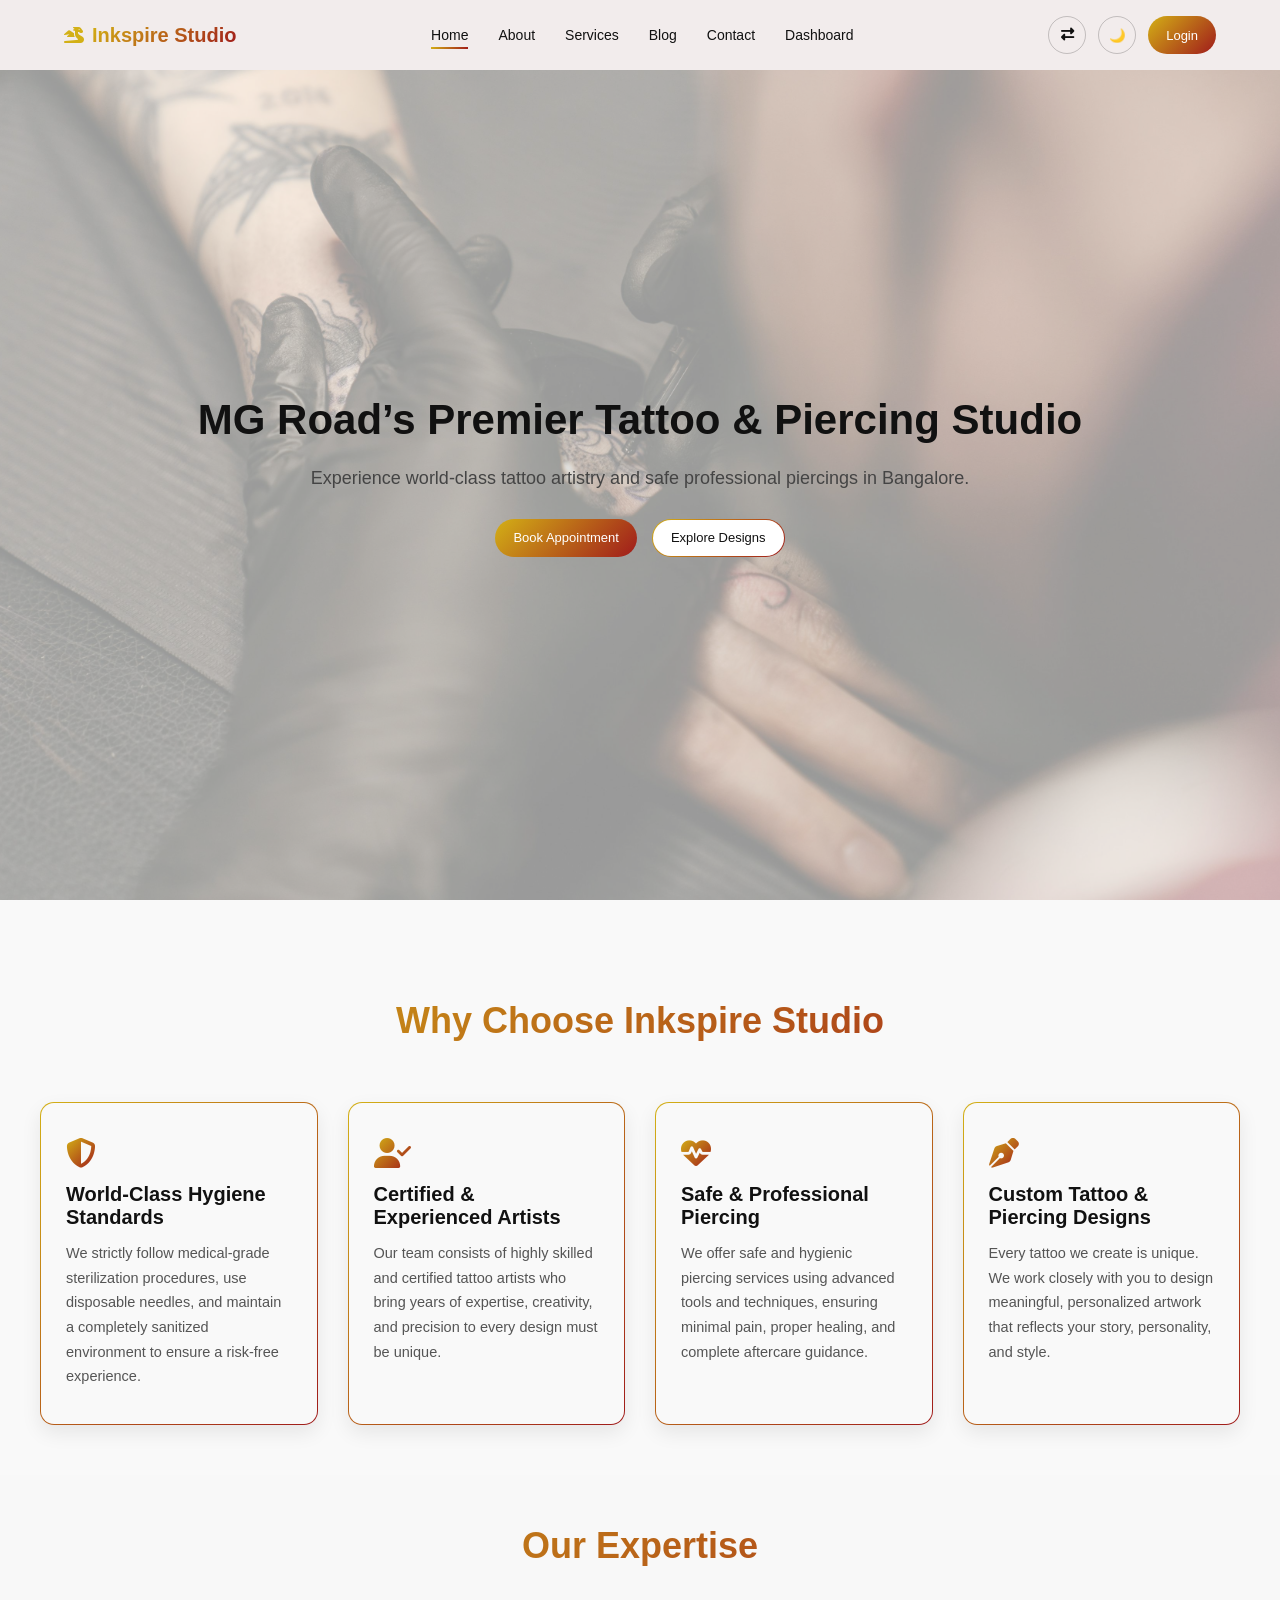
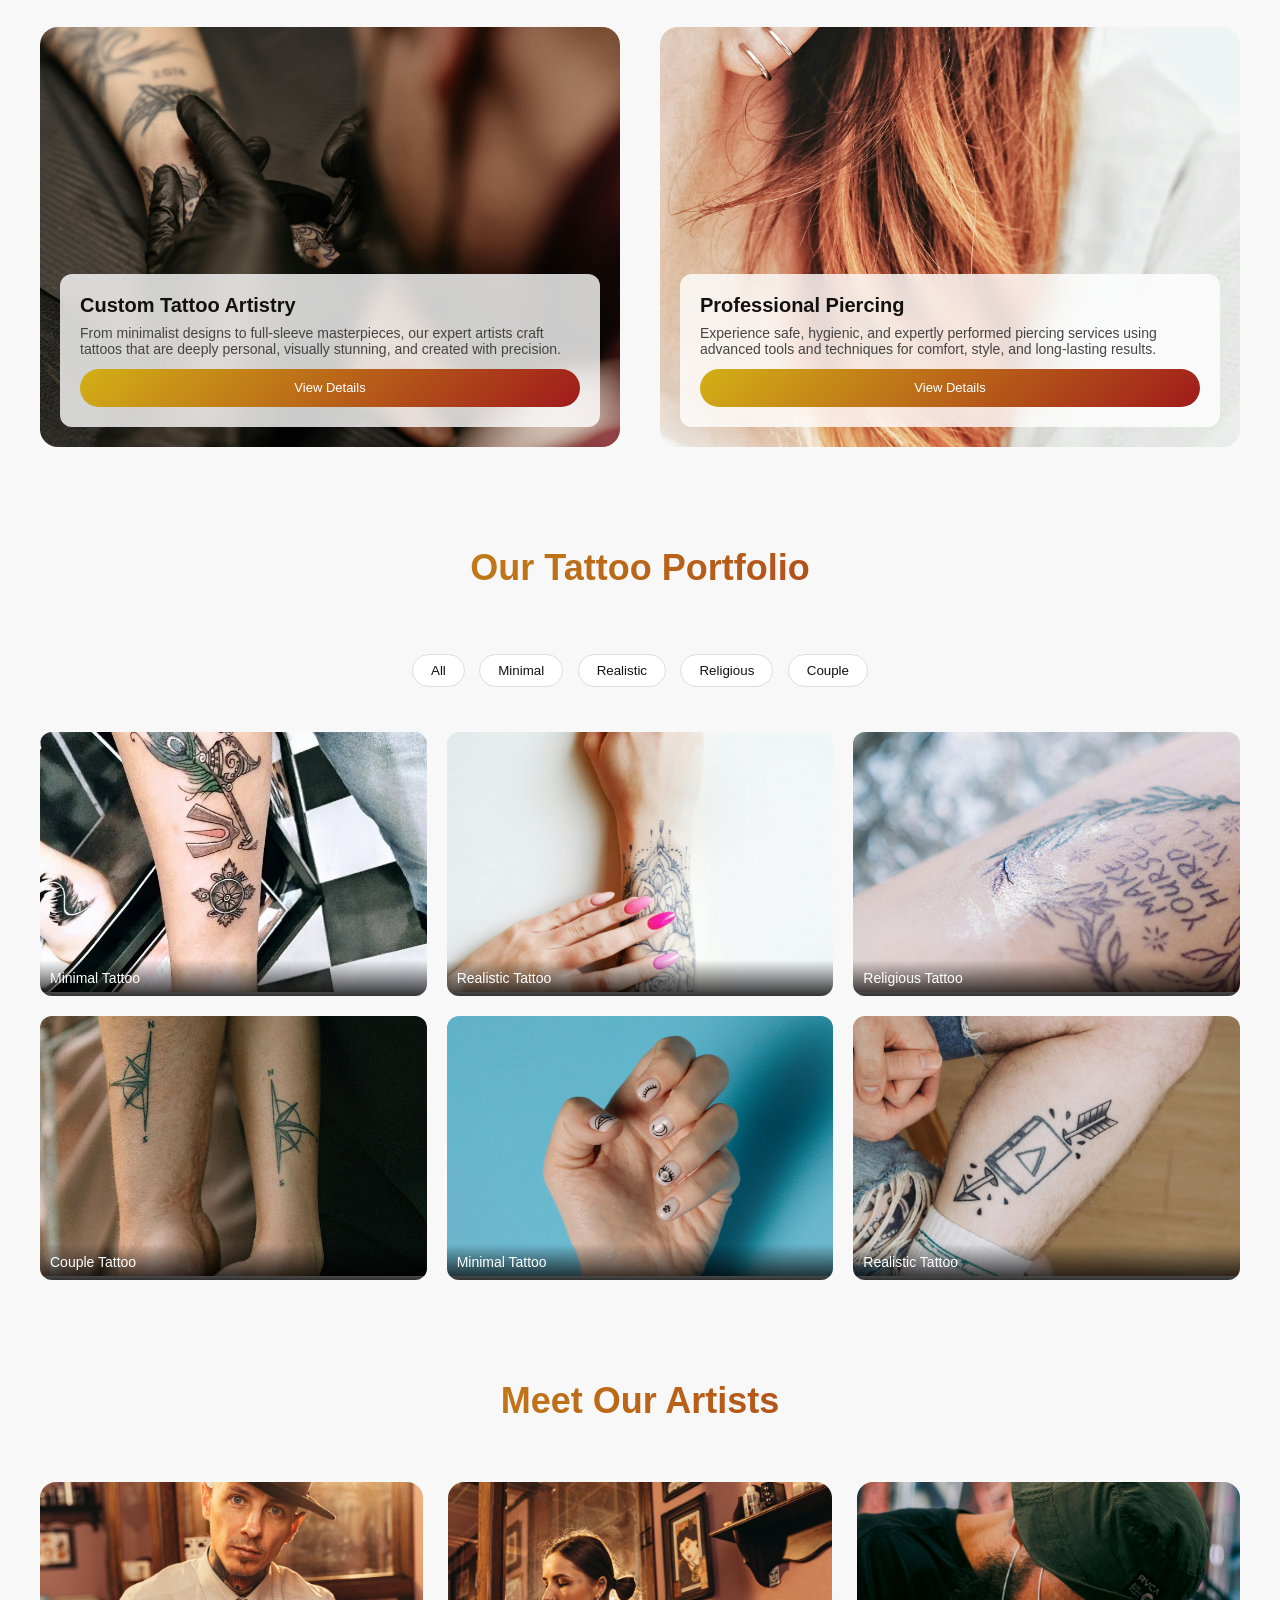
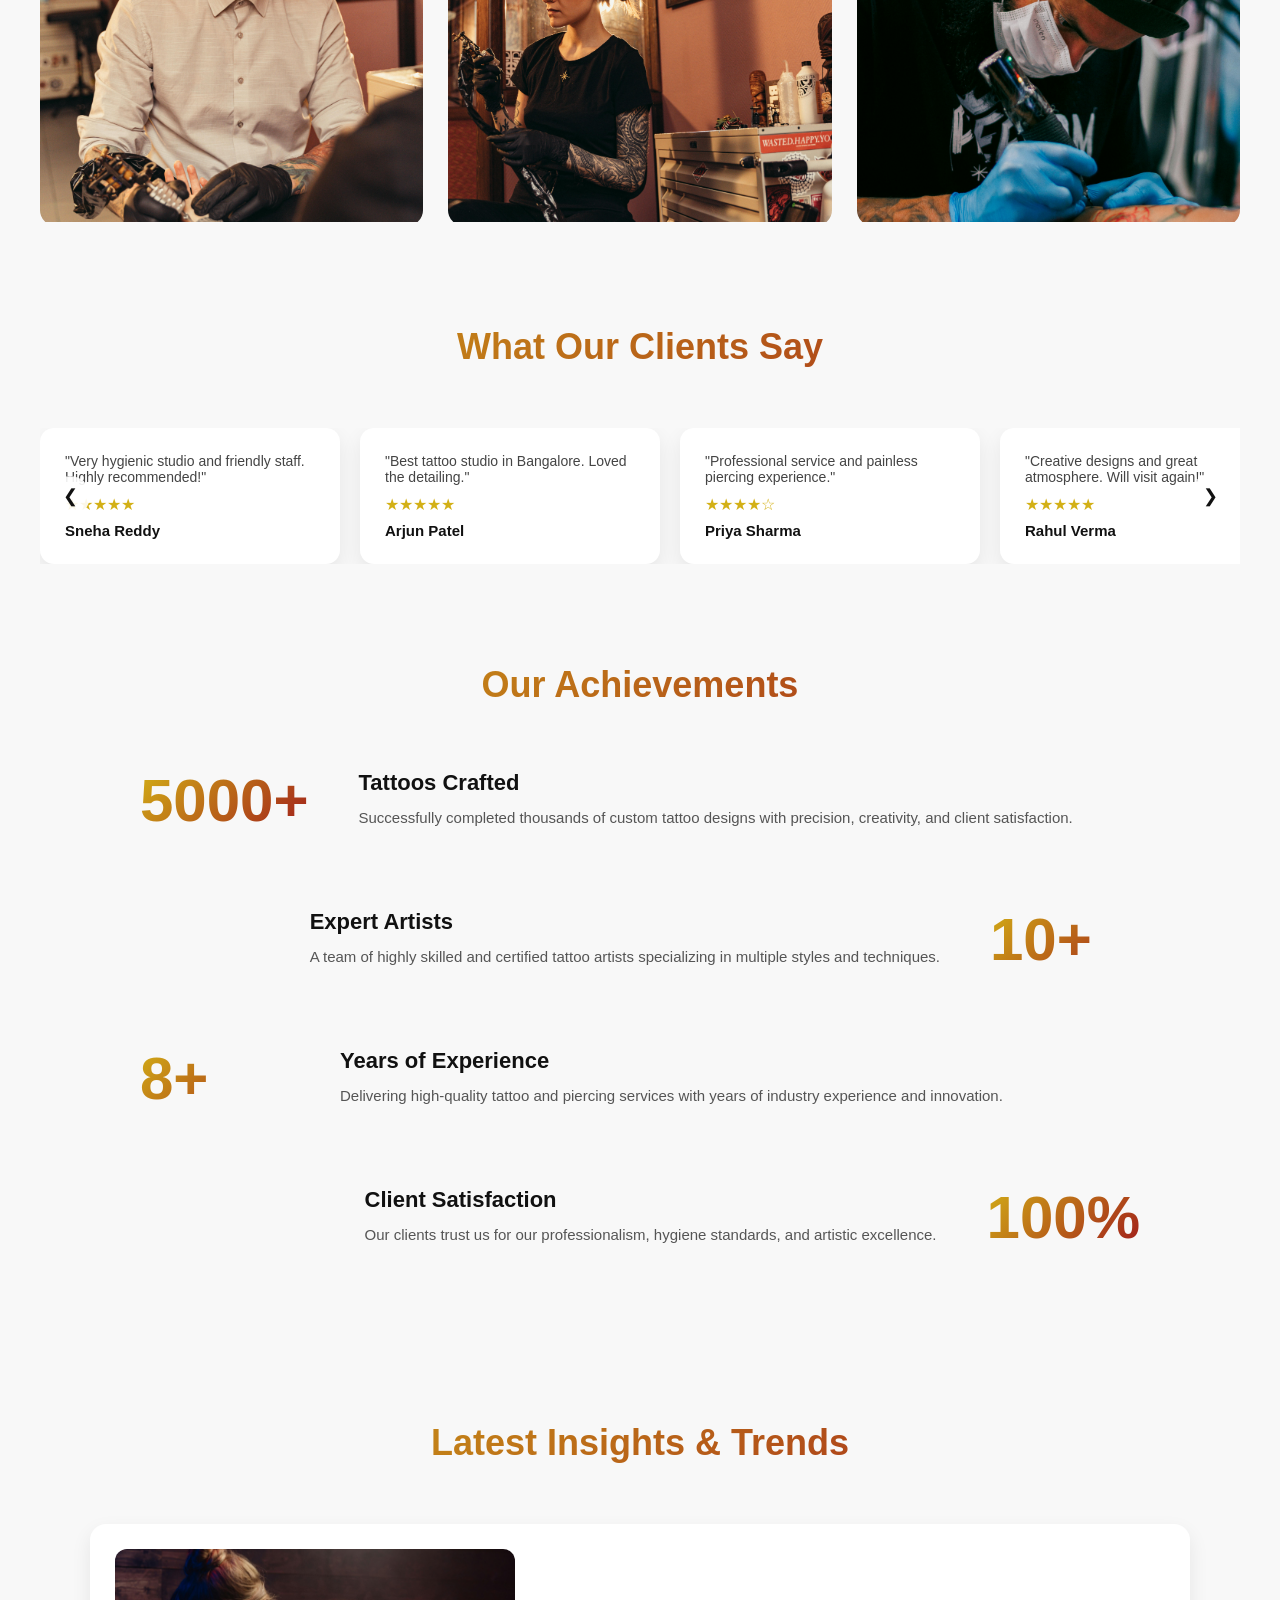
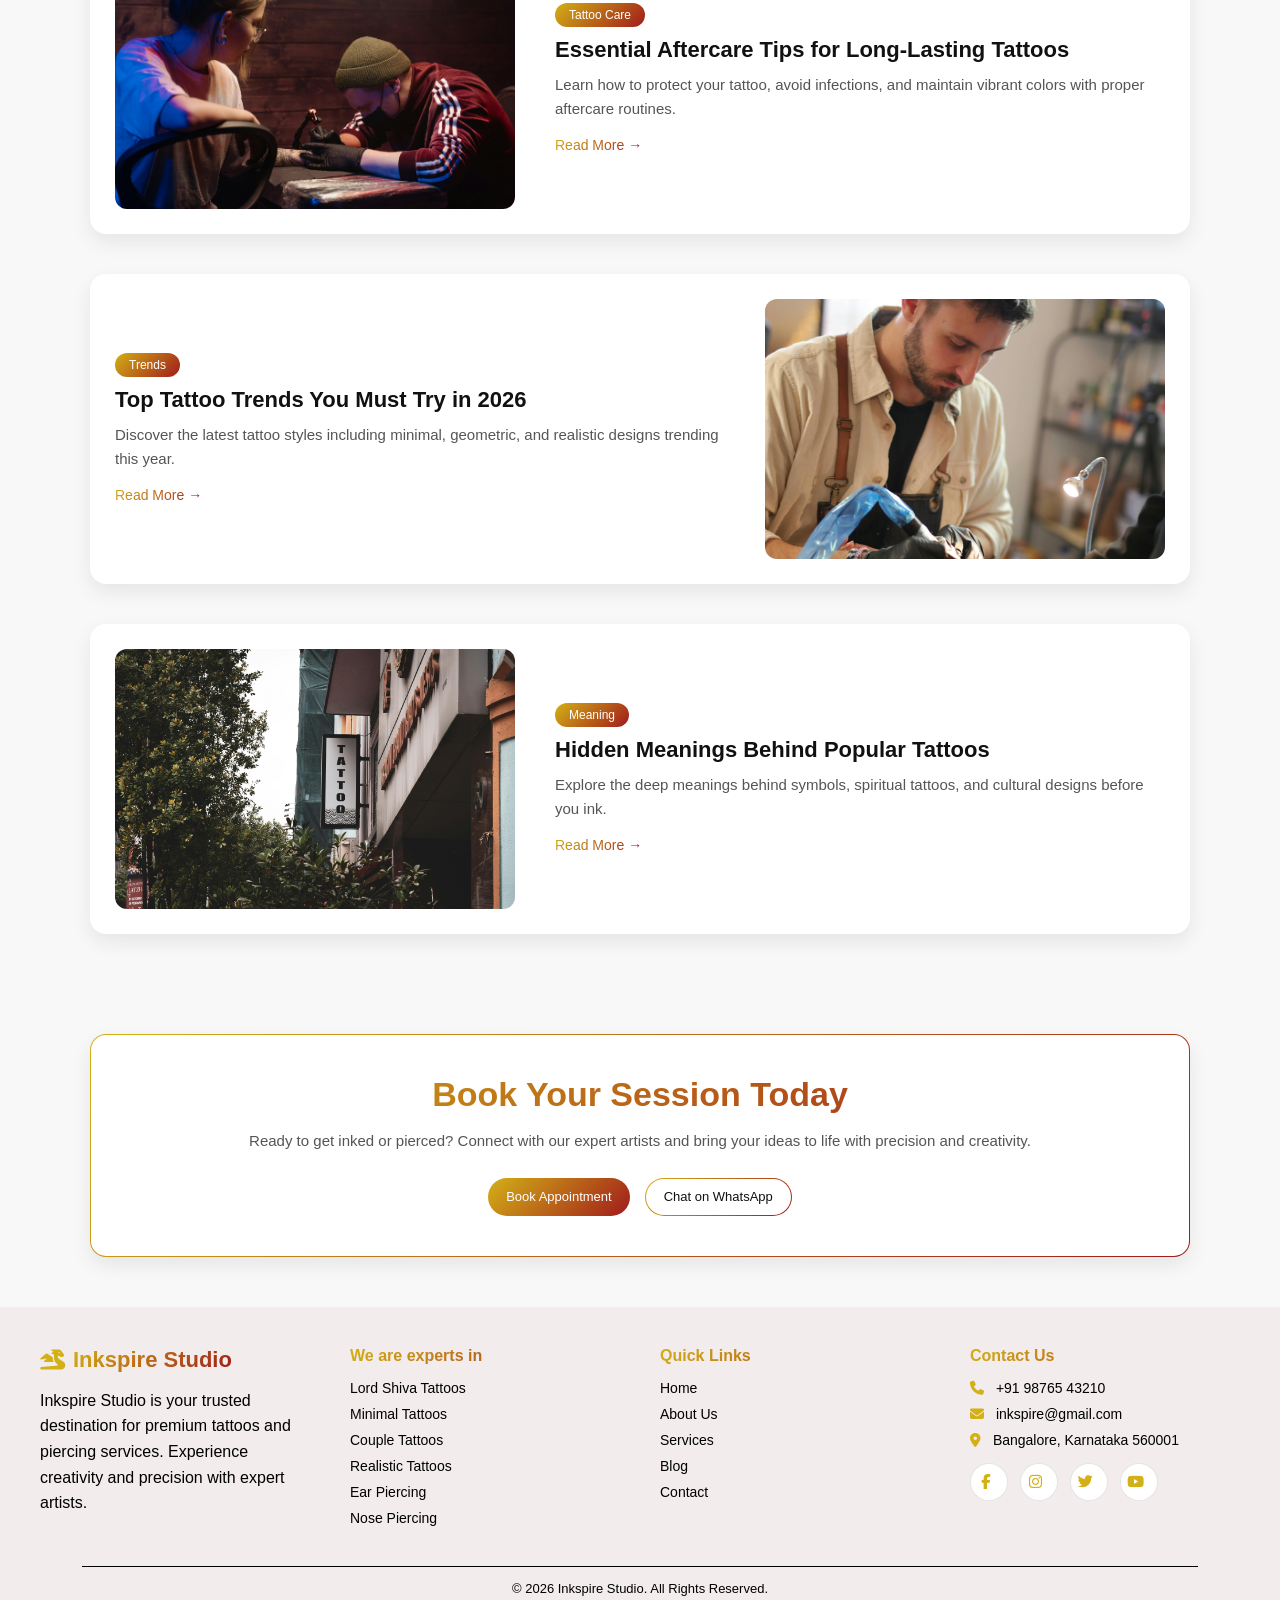
==== index.html @ 620c3fe9 "Updated something" ====
<!DOCTYPE html>
<html lang="en">
<head>
    <meta charset="UTF-8">
    <meta name="viewport" content="width=device-width, initial-scale=1.0">
    <title>Inkspire Studio Home</title>
    <link rel="icon" type="image/png" href="../Images/logo.png">
    <link rel="stylesheet" 
href="https://cdnjs.cloudflare.com/ajax/libs/font-awesome/6.5.1/css/all.min.css">
    <link rel="stylesheet" href="index.css">
</head>
<body>
     <div id="header"></div>
<section class="hero">

  <div class="hero-overlay"></div>

  <div class="hero-content">

    <h1>
      MG Road’s Premier Tattoo & Piercing Studio
    </h1>

    <p>
      Experience world-class tattoo artistry and safe professional piercings in Bangalore.
    </p>

    <div class="hero-buttons">
      <a href="contact.html" class="btn primary">Book Appointment</a>
      <a href="services.html" class="btn secondary">Explore Designs</a>
    </div>

  </div>

</section>

<script>


document.querySelector(".btn.primary").addEventListener("click", function(e){
  e.preventDefault();
  window.open("https://wa.me/919876543210", "_blank");
}); 
</script>
<section class="why">

  <div class="why-container">

    <h2 class="section-title">Why Choose Inkspire Studio</h2>

    <div class="why-grid">

      <div class="why-card">
        <i class="fa-solid fa-shield-halved"></i>
        <h3>World-Class Hygiene Standards</h3>
        <p>
         We strictly follow medical-grade sterilization procedures, use disposable needles, and maintain a completely sanitized environment to ensure a risk-free experience.
        </p>
      </div>

      <div class="why-card">
        <i class="fa-solid fa-user-check"></i>
        <h3>Certified & Experienced Artists</h3>
        <p>
          Our team consists of highly skilled and certified tattoo artists who bring years of expertise, creativity,
          and precision to every design must be unique.
        </p>
      </div>

      <div class="why-card">
        <i class="fa-solid fa-heart-pulse"></i>
        <h3>Safe & Professional Piercing</h3>
        <p>
          We offer safe and hygienic piercing services using advanced tools and techniques, ensuring minimal pain,
          proper healing, and complete aftercare guidance.
        </p>
      </div>

      <div class="why-card">
        <i class="fa-solid fa-pen-nib"></i>
        <h3>Custom Tattoo  & Piercing Designs</h3>
        <p>
          Every tattoo we create is unique. We work closely with you to design meaningful, personalized artwork
          that reflects your story, personality, and style.
        </p>
      </div>

    </div>

  </div>

</section>

<section class="services">

  <div class="services-container">

    <h2 class="section-title">Our Expertise</h2>

    <div class="services-grid">

      
      <div class="service-item">
        <img src="../Images/tattoo.jpg" alt="Tattoo Services">

        <div class="service-content">
          <h3>Custom Tattoo Artistry</h3>
          <p>
            From minimalist designs to full-sleeve masterpieces, our expert artists craft
            tattoos that are deeply personal, visually stunning, and created with precision.
          </p>
          <a href="servicedetails1.html" class="btn primary">View Details</a>
        </div>
      </div>

      
      <div class="service-item">
        <img src="../Images/Piercing1.jpg" alt="Piercing Services">

        <div class="service-content">
          <h3>Professional Piercing</h3>
          <p>
            Experience safe, hygienic, and expertly performed piercing services using
            advanced tools and techniques for comfort, style, and long-lasting results.
          </p>
          <a href="servicedetails1.html" class="btn primary">View Details</a>
        </div>
      </div>

    </div>

  </div>

</section>

<section class="gallery">

  <div class="gallery-container">

    <h2 class="section-title">Our Tattoo Portfolio</h2>

    
    <div class="gallery-filters">
      <button class="filter-btn active" data-filter="all">All</button>
      <button class="filter-btn" data-filter="minimal">Minimal</button>
      <button class="filter-btn" data-filter="realistic">Realistic</button>
      <button class="filter-btn" data-filter="religious">Religious</button>
      <button class="filter-btn" data-filter="couple">Couple</button>
    </div>

    
    <div class="gallery-grid">

      <div class="gallery-item minimal">
        <img src="../Images/tattoo3.jpg">
        <div class="gallery-overlay">Minimal Tattoo</div>
      </div>

      <div class="gallery-item realistic">
        <img src="../Images/style6.jpg">
        <div class="gallery-overlay">Realistic Tattoo</div>
      </div>

      <div class="gallery-item religious">
        <img src="../Images/religious.jpg">
        <div class="gallery-overlay">Religious Tattoo</div>
      </div>

      <div class="gallery-item couple">
        <img src="../Images/style3.jpg">
        <div class="gallery-overlay">Couple Tattoo</div>
      </div>

      <div class="gallery-item minimal">
        <img src="../Images/style5.jpg">
        <div class="gallery-overlay">Minimal Tattoo</div>
      </div>

      <div class="gallery-item realistic">
        <img src="../Images/style2.jpg">
        <div class="gallery-overlay">Realistic Tattoo</div>
      </div>

    </div>

  </div>

</section>
<script>
    const filterButtons = document.querySelectorAll(".filter-btn");
const items = document.querySelectorAll(".gallery-item");
const grid = document.querySelector(".gallery-grid");

filterButtons.forEach(btn => {
  btn.addEventListener("click", () => {

    document.querySelector(".filter-btn.active").classList.remove("active");
    btn.classList.add("active");

    const filter = btn.getAttribute("data-filter");


    if(filter === "all"){
      grid.classList.remove("filtered"); // normal layout
    } else {
      grid.classList.add("filtered"); // 2 per row layout
    }

    items.forEach(item => {
      if(filter === "all" || item.classList.contains(filter)){
        item.style.display = "block";
      } else {
        item.style.display = "none";
      }
    });

  });
});
</script>
<section class="artists">

  <div class="artists-container">

    <h2 class="section-title">Meet Our Artists</h2>

    <div class="artists-grid">

      
      <div class="artist-card">
        <img src="../Images/artist1.jpg" alt="Artist 1">

        <div class="artist-overlay">
          <h3>Rahul InkMaster</h3>
          <p>5+ Years Experience</p>
          <span>Specialist in Realistic & Portrait Tattoos</span>
        </div>
      </div>

      
      <div class="artist-card">
        <img src="../Images/artist2.jpg" alt="Artist 2">

        <div class="artist-overlay">
          <h3>Priya ArtSkin</h3>
          <p>4+ Years Experience</p>
          <span>Minimal & Fine Line Tattoo Expert</span>
        </div>
      </div>

      
      <div class="artist-card">
        <img src="../Images/artist3.jpg" alt="Artist 3">

        <div class="artist-overlay">
          <h3>Arjun Needle</h3>
          <p>6+ Years Experience</p>
          <span>Religious & Traditional Tattoo Specialist</span>
        </div>
      </div>

    </div>

  </div>

</section>
<script>
    const artistCards = document.querySelectorAll(".artist-card");

window.addEventListener("scroll", () => {
  artistCards.forEach(card => {
    const rect = card.getBoundingClientRect();

    if(rect.top < window.innerHeight - 50){
      card.style.opacity = "1";
      card.style.transform = "translateY(0)";
    }
  });
});


artistCards.forEach(card => {
  card.style.opacity = "0";
  card.style.transform = "translateY(40px)";
  card.style.transition = "0.6s ease";
});
</script>

<section class="testimonials">

  <div class="testimonials-container">

    <h2 class="section-title">What Our Clients Say</h2>

    <div class="testimonial-slider">
       <button class="slider-btn prev">&#10094;</button>
  <button class="slider-btn next">&#10095;</button>

      <div class="testimonial-track">

        
        <div class="testimonial-card">
          <p>"Amazing experience! The artist understood exactly what I wanted."</p>
          <div class="stars">★★★★★</div>
          <h4>Rohit Kumar</h4>
        </div>

        <div class="testimonial-card">
          <p>"Very hygienic studio and friendly staff. Highly recommended!"</p>
          <div class="stars">★★★★★</div>
          <h4>Sneha Reddy</h4>
        </div>

        <div class="testimonial-card">
          <p>"Best tattoo studio in Bangalore. Loved the detailing."</p>
          <div class="stars">★★★★★</div>
          <h4>Arjun Patel</h4>
        </div>

        <div class="testimonial-card">
          <p>"Professional service and painless piercing experience."</p>
          <div class="stars">★★★★☆</div>
          <h4>Priya Sharma</h4>
        </div>

        <div class="testimonial-card">
          <p>"Creative designs and great atmosphere. Will visit again!"</p>
          <div class="stars">★★★★★</div>
          <h4>Rahul Verma</h4>
        </div>

        <div class="testimonial-card">
          <p>"Loved my couple tattoo. Perfect execution!"</p>
          <div class="stars">★★★★★</div>
          <h4>Anjali & Kiran</h4>
        </div>

        <div class="testimonial-card">
          <p>"Clean, safe, and very professional artists."</p>
          <div class="stars">★★★★☆</div>
          <h4>Vikram Singh</h4>
        </div>

        <div class="testimonial-card">
          <p>"Highly skilled artists with amazing creativity."</p>
          <div class="stars">★★★★★</div>
          <h4>Megha Nair</h4>
        </div>
         <div class="testimonial-card">
          <p>"Amazing experience! The artist understood exactly what I wanted."</p>
          <div class="stars">★★★★★</div>
          <h4>Rohit Kumar</h4>
        </div>

        <div class="testimonial-card">
          <p>"Very hygienic studio and friendly staff. Highly recommended!"</p>
          <div class="stars">★★★★★</div>
          <h4>Sneha Reddy</h4>
        </div>

        <div class="testimonial-card">
          <p>"Best tattoo studio in Bangalore. Loved the detailing."</p>
          <div class="stars">★★★★★</div>
          <h4>Arjun Patel</h4>
        </div>

        <div class="testimonial-card">
          <p>"Professional service and painless piercing experience."</p>
          <div class="stars">★★★★☆</div>
          <h4>Priya Sharma</h4>
        </div>

        <div class="testimonial-card">
          <p>"Creative designs and great atmosphere. Will visit again!"</p>
          <div class="stars">★★★★★</div>
          <h4>Rahul Verma</h4>
        </div>

        <div class="testimonial-card">
          <p>"Loved my couple tattoo. Perfect execution!"</p>
          <div class="stars">★★★★★</div>
          <h4>Anjali & Kiran</h4>
        </div>

        <div class="testimonial-card">
          <p>"Clean, safe, and very professional artists."</p>
          <div class="stars">★★★★☆</div>
          <h4>Vikram Singh</h4>
        </div>

        <div class="testimonial-card">
          <p>"Highly skilled artists with amazing creativity."</p>
          <div class="stars">★★★★★</div>
          <h4>Megha Nair</h4>
        </div>

      </div>

    </div>

  </div>

</section>
<script>
    const track = document.querySelector(".testimonial-track");
const cards = document.querySelectorAll(".testimonial-card");
const nextBtn = document.querySelector(".next");
const prevBtn = document.querySelector(".prev");

let index = 0;
const gap = 20;

function updateSlide(){
  const cardWidth = cards[0].offsetWidth + gap;
  track.style.transform = `translateX(-${index * cardWidth}px)`;
}


nextBtn.addEventListener("click", () => {
  index++;
  if(index >= cards.length) index = 0;
  updateSlide();
});


prevBtn.addEventListener("click", () => {
  index--;
  if(index < 0) index = cards.length - 1;
  updateSlide();
});


setInterval(() => {
  index++;
  if(index >= cards.length) index = 0;
  updateSlide();
}, 3000);
</script>
<section class="stats">

  <div class="stats-container">

    <h2 class="section-title">Our Achievements</h2>

    
    <div class="stat-item">
      <div class="stat-number">5000+</div>
      <div class="stat-content">
        <h3>Tattoos Crafted</h3>
        <p>
          Successfully completed thousands of custom tattoo designs with precision,
          creativity, and client satisfaction.
        </p>
      </div>
    </div>

    
    <div class="stat-item reverse">
      <div class="stat-number">10+</div>
      <div class="stat-content">
        <h3>Expert Artists</h3>
        <p>
          A team of highly skilled and certified tattoo artists specializing in
          multiple styles and techniques.
        </p>
      </div>
    </div>

    
    <div class="stat-item">
      <div class="stat-number">8+</div>
      <div class="stat-content">
        <h3>Years of Experience</h3>
        <p>
          Delivering high-quality tattoo and piercing services with years of industry
          experience and innovation.
        </p>
      </div>
    </div>

    
    <div class="stat-item reverse">
      <div class="stat-number">100%</div>
      <div class="stat-content">
        <h3>Client Satisfaction</h3>
        <p>
          Our clients trust us for our professionalism, hygiene standards, and
          artistic excellence.
        </p>
      </div>
    </div>

  </div>

</section>
<section class="blogs">

  <div class="blogs-container">

    <h2 class="section-title">Latest Insights & Trends</h2>

    <div class="blogs-grid">

      
      <div class="blog-item">
        <div class="blog-img">
          <img src="../Images/blog1.jpg" alt="Tattoo Care">
        </div>

        <div class="blog-content">
          <span class="blog-tag">Tattoo Care</span>
          <h3>Essential Aftercare Tips for Long-Lasting Tattoos</h3>
          <p>
            Learn how to protect your tattoo, avoid infections, and maintain
            vibrant colors with proper aftercare routines.
          </p>
          <a href="blog.html" class="blog-link">Read More →</a>
        </div>
      </div>

      
      <div class="blog-item reverse">
        <div class="blog-img">
          <img src="../Images/blog2.jpg" alt="Tattoo Trends">
        </div>

        <div class="blog-content">
          <span class="blog-tag">Trends</span>
          <h3>Top Tattoo Trends You Must Try in 2026</h3>
          <p>
            Discover the latest tattoo styles including minimal, geometric,
            and realistic designs trending this year.
          </p>
          <a href="blog.html" class="blog-link">Read More →</a>
        </div>
      </div>

      
      <div class="blog-item">
        <div class="blog-img">
          <img src="../Images/blog3.jpg" alt="Tattoo Meaning">
        </div>

        <div class="blog-content">
          <span class="blog-tag">Meaning</span>
          <h3>Hidden Meanings Behind Popular Tattoos</h3>
          <p>
            Explore the deep meanings behind symbols, spiritual tattoos,
            and cultural designs before you ink.
          </p>
          <a href="blog.html" class="blog-link">Read More →</a>
        </div>
      </div>

    </div>

  </div>

</section>
<section class="cta">

  <div class="cta-box">

    <h2 class="cta-title">Book Your Session Today</h2>

    <p class="cta-text">
      Ready to get inked or pierced? Connect with our expert artists and 
      bring your ideas to life with precision and creativity.
    </p>

    <div class="cta-buttons">
      <a href="contact.html" class="btn primary">Book Appointment</a>
      <a href="https://wa.me/919876543210" target="_blank" class="btn secondary">
        Chat on WhatsApp
      </a>
    </div>

  </div>

</section>
<div id="footer"></div>
<script src="../js/components.js"></script>
</body>
</html>
---- index.css ----
* {
  margin: 0;
  padding: 0;
  box-sizing: border-box;
  font-family: "Segoe UI", sans-serif;
}

body {
  background-color: #ffffff;
  color: #000000;
  transition: background 0.3s ease, color 0.3s ease;
}


:root{
  --hero-text:#000000;
  --hero-overlay:rgba(255,255,255,0.35);
  --btn-color:#000000;
  --btn-border:#000000;
}

body.dark-mode{
  --hero-text:#ffffff;
  --hero-overlay:rgba(0,0,0,0.55);
  --btn-color:#ffffff;
  --btn-border:#ffffff;
}

.hero{
  position:relative;
  height:100vh;
  display:flex;
  align-items:center;
  justify-content:center;
  text-align:center;
  padding:80px 20px 30px; 

  background:url("../Images/tattoo.jpg") center/cover no-repeat;
}


.hero-overlay{
  position:absolute;
  top:0;
  left:0;
  width:100%;
  height:100%;
  background:rgba(0,0,0,0.6);
}


body:not(.dark-mode) .hero-overlay{
  background:rgba(255,255,255,0.6);
}


.hero-content{
  position:relative;
  max-width:900px;
  z-index:2;
}


.hero h1{
  font-size:42px;
  font-weight:700;
  line-height:1.3;
  margin-bottom:20px;
  color:#fff;
}


body:not(.dark-mode) .hero h1{
  color:#111;
}


.hero p{
  font-size:18px;
  margin-bottom:30px;
  color:#ddd;
}


body:not(.dark-mode) .hero p{
  color:#444;
}


.hero-buttons{
  display:flex;
  justify-content:center;
  gap:15px;
  flex-wrap:wrap;
}


.btn{
  padding:12px 24px;
  border-radius:30px;
  font-size:14px;
  text-decoration:none;
  transition:0.3s;
}


.btn.primary{
  background:linear-gradient(135deg,#d3b016,#a01b1b);
  color:#fff;
}

.btn.primary:hover{
  transform:translateY(-2px);
  box-shadow:0 6px 15px rgba(0,0,0,0.3);
}


.btn.secondary{
  border:1px solid transparent;
  background:
    linear-gradient(#111,#111) padding-box,
    linear-gradient(135deg,#d3b016,#a01b1b) border-box;
  color:#fff;
}

body:not(.dark-mode) .btn.secondary{
  background:
    linear-gradient(#fff,#fff) padding-box,
    linear-gradient(135deg,#d3b016,#a01b1b) border-box;
  color:#111;
}

.btn.secondary:hover{
  background:
    linear-gradient(135deg,#d3b016,#a01b1b) padding-box,
    linear-gradient(135deg,#d3b016,#a01b1b) border-box;
  color:#fff;
}




@media(max-width:480px){

  .hero{
    padding:70px 15px;
  }

  .hero h1{
    font-size:26px;
  }

  .hero p{
    font-size:14px;
  }
}


@media(max-width:768px){

  .hero h1{
    font-size:32px;
  }

  .hero p{
    font-size:16px;
  }
}


@media(max-width:1024px){

  .hero h1{
    font-size:36px;
  }
}



.why{
  padding:100px 20px 50px;
  background:#111;
  transition:0.3s;
}


body:not(.dark-mode) .why{
  background:#f9f9f9;
}


.why-container{
  max-width:1200px;
  margin:auto;
  text-align:center;
}


.section-title{
  font-size:36px;
  margin-bottom:60px;
  font-weight:700;

  background:linear-gradient(135deg,#d3b016,#a01b1b);
  -webkit-background-clip:text;
   background-clip: text;
  -webkit-text-fill-color:transparent;
}


.why-grid{
  display:grid;
  grid-template-columns:repeat(4,1fr);
  gap:30px;
}


.why-card{
  background:#1a1a1a;
  padding:35px 25px;
  border-radius:14px;
  text-align:left;
  transition:0.4s;
  position:relative;
  border:1px solid transparent;

  background:
    linear-gradient(#1a1a1a,#1a1a1a) padding-box,
    linear-gradient(135deg,#d3b016,#a01b1b) border-box;
}


body:not(.dark-mode) .why-card{
  box-shadow:0 8px 20px rgba(0,0,0,0.08);
  border:1px solid transparent;

  background:
    linear-gradient(#f9f9f9,#f9f9f9) padding-box,
    linear-gradient(135deg,#d3b016,#a01b1b) border-box;
}


.why-card i{
  font-size:30px;
  margin-bottom:15px;

  background:linear-gradient(135deg,#d3b016,#a01b1b);
  -webkit-background-clip:text;
   background-clip: text;
  -webkit-text-fill-color:transparent;
}


.why-card h3{
  font-size:20px;
  margin-bottom:12px;
  color:#fff;
}


body:not(.dark-mode) .why-card h3{
  color:#111;
}


.why-card p{
  font-size:14.5px;
  line-height:1.7;
  color:#ccc;
}


body:not(.dark-mode) .why-card p{
  color:#555;
}


.why-card:hover{
  transform:translateY(-8px);
  box-shadow:0 15px 35px rgba(0,0,0,0.35);
}

@media(max-width:480px){

  .why{
    padding:70px 15px;
  }

  .section-title{
    font-size:26px;
  }

  .why-grid{
    grid-template-columns:1fr;
    gap:20px;
  }

  .why-card{
    padding:25px 20px;
  }
}


@media(max-width:768px){

  .why-grid{
    grid-template-columns:repeat(1,1fr);
  }
}


@media(max-width:1024px){

  .why-grid{
    grid-template-columns:repeat(1,1fr);
  }
}

.services{
  padding:50px 20px;
  background:#111;
}


body:not(.dark-mode) .services{
  background:#f8f8f8;
}


.services-container{
  max-width:1200px;
  margin:auto;
  text-align:center;
}


.section-title{
  font-size:36px;
  margin-bottom:60px;
  font-weight:700;

  background:linear-gradient(135deg,#d3b016,#a01b1b);
  -webkit-background-clip:text;
   background-clip: text;
  -webkit-text-fill-color:transparent;
}


.services-grid{
  display:grid;
  grid-template-columns:repeat(2,1fr);
  gap:40px;
}


.service-item{
  position:relative;
  border-radius:18px;
  overflow:hidden;
  height:420px;
}


.service-item img{
  width:100%;
  height:100%;
  object-fit:cover;
  transition:0.5s;
}


.service-content{
  position:absolute;
  bottom:20px;
  left:20px;
  right:20px;

  padding:20px;
  border-radius:12px;

  background:rgba(0,0,0,0.6);
  backdrop-filter:blur(10px);

  text-align:left;
  transition:0.4s;
}


body:not(.dark-mode) .service-content{
  background:rgba(255,255,255,0.8);
}


.service-content h3{
  font-size:20px;
  margin-bottom:8px;
  color:#fff;
}

body:not(.dark-mode) .service-content h3{
  color:#111;
}


.service-content p{
  font-size:14px;
  color:#ddd;
  margin-bottom:12px;
}

body:not(.dark-mode) .service-content p{
  color:#444;
}


.btn.primary{
  padding:8px 18px;
  border-radius:25px;
  font-size:13px;
  text-decoration:none;

  background:linear-gradient(135deg,#d3b016,#a01b1b);
  color:#fff;
}


.service-item:hover img{
  transform:scale(1.1);
}

.service-item:hover .service-content{
  transform:translateY(-10px);
}




@media(max-width:480px){

  .services{
    padding:70px 15px;
  }

  .section-title{
    font-size:26px;
  }

  .services-grid{
    grid-template-columns:1fr;
    gap:25px;
  }

  .service-item{
    height:280px;
  }
}


@media(max-width:768px){
  .services-grid{
    grid-template-columns:1fr;
  }
}


@media(max-width:1024px){
  .service-item{
    height:350px;
  }
}

.gallery{
  padding:50px 20px;
  background:#111;
}


body:not(.dark-mode) .gallery{
  background:#f8f8f8;
}


.gallery-container{
  max-width:1200px;
  margin:auto;
  text-align:center;
}


.section-title{
  font-size:36px;
  margin-bottom:40px;
  font-weight:700;

  background:linear-gradient(135deg,#d3b016,#a01b1b);
  -webkit-background-clip:text;
   background-clip: text;
  -webkit-text-fill-color:transparent;
}


.gallery-filters{
  margin-bottom:40px;
}

.filter-btn{
  padding:8px 18px;
  margin:5px;
  border-radius:25px;
  border:1px solid transparent;
  background:#222;
  color:#fff;
  cursor:pointer;
  transition:0.3s;
}


body:not(.dark-mode) .filter-btn{
  background:#fff;
  color:#111;
  border:1px solid #ddd;
}


.filter-btn.active{
  background:linear-gradient(135deg,#d3b016,#a01b1b);
  color:#fff;
}


.gallery-grid{
  display:grid;
  grid-template-columns:repeat(3,1fr);
  gap:20px;
}


.gallery-item{
  position:relative;
  overflow:hidden;
  border-radius:12px;
  cursor:pointer;
}


.gallery-item img{
  width:100%;
  height:260px;
  object-fit:cover;
  transition:0.4s;
}


.gallery-overlay{
  position:absolute;
  bottom:0;
  left:0;
  width:100%;
  padding:10px;

  background:linear-gradient(to top, rgba(0,0,0,0.8), transparent);
  color:#fff;
  font-size:14px;
  text-align:left;
}


.gallery-item:hover img{
  transform:scale(1.08);
}
.gallery-grid.filtered{
  grid-template-columns:repeat(2,1fr);
}

.gallery-grid.filtered .gallery-item img{
  height:350px;
}



@media(max-width:1024px){
  .gallery-grid{
    grid-template-columns:repeat(2,1fr);
  }
}


@media(max-width:768px){
  .gallery-grid{
    grid-template-columns:1fr !important;  
  }

  .gallery-item img{
    height:250px;
  }
}


@media(max-width:480px){

  .gallery{
    padding:70px 15px;
  }

  .section-title{
    font-size:26px;
  }

  .gallery-grid{
    grid-template-columns:1fr;  
  }

  .gallery-item img{
    height:220px;
  }
}



.artists{
  padding:50px 20px;
  background:#111;
  transition:0.3s;
}


body:not(.dark-mode) .artists{
  background:#f8f8f8;
}


.artists-container{
  max-width:1200px;
  margin:auto;
  text-align:center;
}


.section-title{
  font-size:36px;
  margin-bottom:60px;
  font-weight:700;

  background:linear-gradient(135deg,#d3b016,#a01b1b);
  -webkit-background-clip:text;
   background-clip: text;
  -webkit-text-fill-color:transparent;
}


.artists-grid{
  display:grid;
  grid-template-columns:repeat(3,1fr);
  gap:25px;
}


.artist-card{
  position:relative;
  overflow:hidden;
  border-radius:16px;
  cursor:pointer;
}


.artist-card img{
  width:100%;
  height:340px;
  object-fit:cover;
  transition:0.5s;
}


.artist-overlay{
  position:absolute;
  bottom:0;
  left:0;
  width:100%;
  height:100%;

  display:flex;
  flex-direction:column;
  justify-content:flex-end;

  padding:20px;

  background:linear-gradient(to top, rgba(0,0,0,0.9), transparent);

  opacity:0;
  transform:translateY(40px);
  transition:0.4s ease;
}


.artist-overlay h3{
  font-size:20px;
  color:#fff;
  margin-bottom:5px;
}

.artist-overlay p{
  font-size:13px;
  color:#ddd;
  margin-bottom:5px;
}

.artist-overlay span{
  font-size:12px;
  color:#ccc;
}


body:not(.dark-mode) .artist-overlay{
  background:linear-gradient(to top, rgba(255,255,255,0.9), transparent);
}

body:not(.dark-mode) .artist-overlay h3{
  color:#111;
}

body:not(.dark-mode) .artist-overlay p,
body:not(.dark-mode) .artist-overlay span{
  color:#444;
}


.artist-card:hover img{
  transform:scale(1.1);
}

.artist-card:hover .artist-overlay{
  opacity:1;
  transform:translateY(0);
}

@media (max-width:1024px){
  .artists-grid{
    grid-template-columns:repeat(2,1fr);
  }

  .artist-card img{
    height:300px;
  }
}


@media (max-width:768px){
  .artists-grid{
    grid-template-columns:1fr !important; 
  }

  .artist-card img{
    height:260px;
  }
}


@media (max-width:480px){
  .artists{
    padding:70px 15px;
  }

  .section-title{
    font-size:26px;
  }

  .artists-grid{
    grid-template-columns:1fr !important; 
  }

  .artist-card img{
    height:230px;
  }
}

.testimonials{
  padding:50px 20px;
  background:#111;
  overflow:hidden;
}


body:not(.dark-mode) .testimonials{
  background:#f8f8f8;
}


.testimonials-container{
  max-width:1200px;
  margin:auto;
  text-align:center;
}


.section-title{
  font-size:36px;
  margin-bottom:60px;
  font-weight:700;

  background:linear-gradient(135deg,#d3b016,#a01b1b);
  -webkit-background-clip:text;
   background-clip: text;
  -webkit-text-fill-color:transparent;
}


.testimonial-slider{
  overflow:hidden;
  position:relative;
}


.testimonial-track{
  display:flex;
  gap:20px;
  transition:transform 0.5s ease;
}


.testimonial-card{
  min-width:300px;
  max-width:300px;
  padding:25px;
  border-radius:14px;

  background:#1a1a1a;
  text-align:left;
}

.slider-btn{
  position:absolute;
  top:50%;
  transform:translateY(-50%);
  width:40px;
  height:40px;
  border-radius:50%;
  border:none;

  background:rgba(0,0,0,0.6);
  color:#fff;
  font-size:18px;
  cursor:pointer;
  z-index:10;
  transition:0.3s;
}


.slider-btn.prev{ left:10px; }
.slider-btn.next{ right:10px; }


.slider-btn:hover{
  background:linear-gradient(135deg,#d3b016,#a01b1b);
}


body:not(.dark-mode) .slider-btn{
  background:rgba(255,255,255,0.9);
  color:#111;
}
body:not(.dark-mode) .testimonial-card{
  background:#fff;
  box-shadow:0 8px 20px rgba(0,0,0,0.08);
}


.testimonial-card p{
  font-size:14px;
  color:#ccc;
  margin-bottom:10px;
}

body:not(.dark-mode) .testimonial-card p{
  color:#444;
}


.stars{
  color:#d3b016;
  margin-bottom:8px;
}


.testimonial-card h4{
  font-size:15px;
  color:#fff;
}

body:not(.dark-mode) .testimonial-card h4{
  color:#111;
}




@media(max-width:480px){

  .testimonials{
    padding:70px 15px;
  }

  .section-title{
    font-size:26px;
  }

  .testimonial-card{
    min-width:260px;
  }
}


@media(max-width:768px){
  .testimonial-card{
    min-width:280px;
  }
}


.stats{
  padding:50px 20px;
  background:#111;
}


body:not(.dark-mode) .stats{
  background:#f8f8f8;
}


.stats-container{
  max-width:1000px;
  margin:auto;
}


.section-title{
  text-align:center;
  font-size:36px;
  margin-bottom:70px;
  font-weight:700;

  background:linear-gradient(135deg,#d3b016,#a01b1b);
  -webkit-background-clip:text;
   background-clip: text;
  -webkit-text-fill-color:transparent;
}


.stat-item{
  display:flex;
  align-items:center;
  gap:50px;
  margin-bottom:70px;
}


.stat-item.reverse{
  flex-direction:row-reverse;
}


.stat-number{
  font-size:60px;
  font-weight:800;
  min-width:150px;

  background:linear-gradient(135deg,#d3b016,#a01b1b);
  -webkit-background-clip:text;
   background-clip: text;
  -webkit-text-fill-color:transparent;
}


.stat-content h3{
  font-size:22px;
  margin-bottom:10px;
  color:#fff;
}

.stat-content p{
  font-size:15px;
  color:#ccc;
  line-height:1.6;
}


body:not(.dark-mode) .stat-content h3{
  color:#111;
}

body:not(.dark-mode) .stat-content p{
  color:#555;
}




@media(max-width:480px){

  .stats{
    padding:70px 15px;
  }

  .section-title{
    font-size:26px;
  }

  .stat-item{
    flex-direction:column;
    text-align:center;
    gap:15px;
  }

  .stat-item.reverse{
    flex-direction:column;
  }

  .stat-number{
    font-size:42px;
  }
}


@media(max-width:768px){
  .stat-item{
    gap:30px;
  }
}


@media(max-width:1024px){
  .stat-number{
    font-size:50px;
  }
}


.blogs{
  padding:50px 20px;
  background:#111;
}


body:not(.dark-mode) .blogs{
  background:#f8f8f8;
}


.blogs-container{
  max-width:1100px;
  margin:auto;
}


.section-title{
  text-align:center;
  font-size:36px;
  margin-bottom:60px;

  background:linear-gradient(135deg,#d3b016,#a01b1b);
  -webkit-background-clip:text;
   background-clip: text;
  -webkit-text-fill-color:transparent;
}


.blogs-grid{
  display:flex;
  flex-direction:column;
  gap:40px;
}


.blog-item{
  display:flex;
  align-items:center;
  gap:40px;
  padding:25px;
  border-radius:16px;
  transition:0.3s;
}


.blog-item{
  background:#1a1a1a;
}


body:not(.dark-mode) .blog-item{
  background:#ffffff;
  box-shadow:0 8px 20px rgba(0,0,0,0.08);
}


.blog-item:hover{
  transform:translateY(-5px);
}


.blog-item.reverse{
  flex-direction:row-reverse;
}


.blog-img{
  width:100%;
  max-width:400px;
  height:260px;            
  overflow:hidden;
  border-radius:12px;
}

.blog-img img{
  width:100%;
  height:100%;             
  object-fit:cover;        
  transition:0.4s;
}


.blog-item:hover img{
  transform:scale(1.05);
}


.blog-content{
  flex:1;
}


.blog-tag{
  display:inline-block;
  margin-bottom:10px;
  padding:5px 14px;
  border-radius:20px;
  font-size:12px;

  background:linear-gradient(135deg,#d3b016,#a01b1b);
  color:#fff;
}


.blog-content h3{
  font-size:22px;
  margin-bottom:10px;
  color:#fff;
}


.blog-content p{
  font-size:15px;
  color:#ccc;
  margin-bottom:15px;
  line-height:1.6;
}


.blog-link{
  text-decoration:none;
  font-size:14px;
  font-weight:500;

  background:linear-gradient(135deg,#d3b016,#a01b1b);
  -webkit-background-clip:text;
   background-clip: text;
  -webkit-text-fill-color:transparent;
}


body:not(.dark-mode) .blog-content h3{
  color:#111;
}

body:not(.dark-mode) .blog-content p{
  color:#555;
}




@media(max-width:480px){

  .blogs{
    padding:70px 15px;
  }

  .section-title{
    font-size:26px;
  }

  .blog-item{
    flex-direction:column;
    text-align:center;
    padding:20px;
  }

  .blog-item.reverse{
    flex-direction:column;
  }

  .blog-img{
    max-width:100%;
    height:220px; 
  }
}


@media(max-width:768px){
  .blog-item{
    gap:25px;
  }

  .blog-img{
    height:240px;
  }
}


@media(max-width:1024px){
  .blog-content h3{
    font-size:20px;
  }

  .blog-img{
    height:250px;
  }
}

.cta{
  padding:50px 20px;
  background:#111;
  transition:0.3s;
}


body:not(.dark-mode) .cta{
  background:#f8f8f8;
}


.cta-box{
  max-width:1100px;
  margin:auto;
  text-align:center;
  padding:40px 30px;

  border-radius:16px;
  transition:0.3s;

  
  border:1.5px solid transparent;

  background:
    linear-gradient(#1a1a1a,#1a1a1a) padding-box,
    linear-gradient(135deg,#d3b016,#a01b1b) border-box;
}


body:not(.dark-mode) .cta-box{
  background:
    linear-gradient(#ffffff,#ffffff) padding-box,
    linear-gradient(135deg,#d3b016,#a01b1b) border-box;

  box-shadow:0 8px 20px rgba(0,0,0,0.08);
}


.cta-box:hover{
  transform:translateY(-6px);
  box-shadow:0 10px 30px rgba(0,0,0,0.2);
}


.cta-title{
  font-size:34px;
  margin-bottom:15px;
  font-weight:700;

  background:linear-gradient(135deg,#d3b016,#a01b1b);
  -webkit-background-clip:text;
   background-clip: text;
  -webkit-text-fill-color:transparent;
}


.cta-text{
  font-size:15px;
  color:#ccc;
  margin-bottom:25px;
  line-height:1.6;
}


body:not(.dark-mode) .cta-text{
  color:#555;
}


.cta-buttons{
  display:flex;
  justify-content:center;
  gap:15px;
  flex-wrap:wrap;
}


.btn{
  padding:10px 22px;
  border-radius:25px;
  text-decoration:none;
  font-size:14px;
  transition:0.3s;
}


.btn.primary{
  background:linear-gradient(135deg,#d3b016,#a01b1b);
  color:#fff;
}

.btn.primary:hover{
  transform:translateY(-2px);
  box-shadow:0 5px 15px rgba(0,0,0,0.2);
}


.btn.secondary{
  border:1px solid transparent;

  background:
    linear-gradient(#1a1a1a,#1a1a1a) padding-box,
    linear-gradient(135deg,#d3b016,#a01b1b) border-box;

  color:#fff;
}


body:not(.dark-mode) .btn.secondary{
  background:
    linear-gradient(#ffffff,#ffffff) padding-box,
    linear-gradient(135deg,#d3b016,#a01b1b) border-box;

  color:#111;
}


.btn.secondary:hover{
  background:
    linear-gradient(135deg,#d3b016,#a01b1b) padding-box,
    linear-gradient(135deg,#d3b016,#a01b1b) border-box;

  color:#fff;
}




@media(max-width:480px){

  .cta{
    padding:70px 15px;
  }

  .cta-box{
    padding:25px 20px;
  }

  .cta-title{
    font-size:24px;
  }

  .cta-text{
    font-size:14px;
  }

  .btn{
    width:100%;
    text-align:center;
  }
}


@media(max-width:768px){

  .cta-title{
    font-size:28px;
  }

  .cta-box{
    padding:30px 25px;
  }
}


@media(max-width:1024px){

  .cta-title{
    font-size:30px;
  }
}
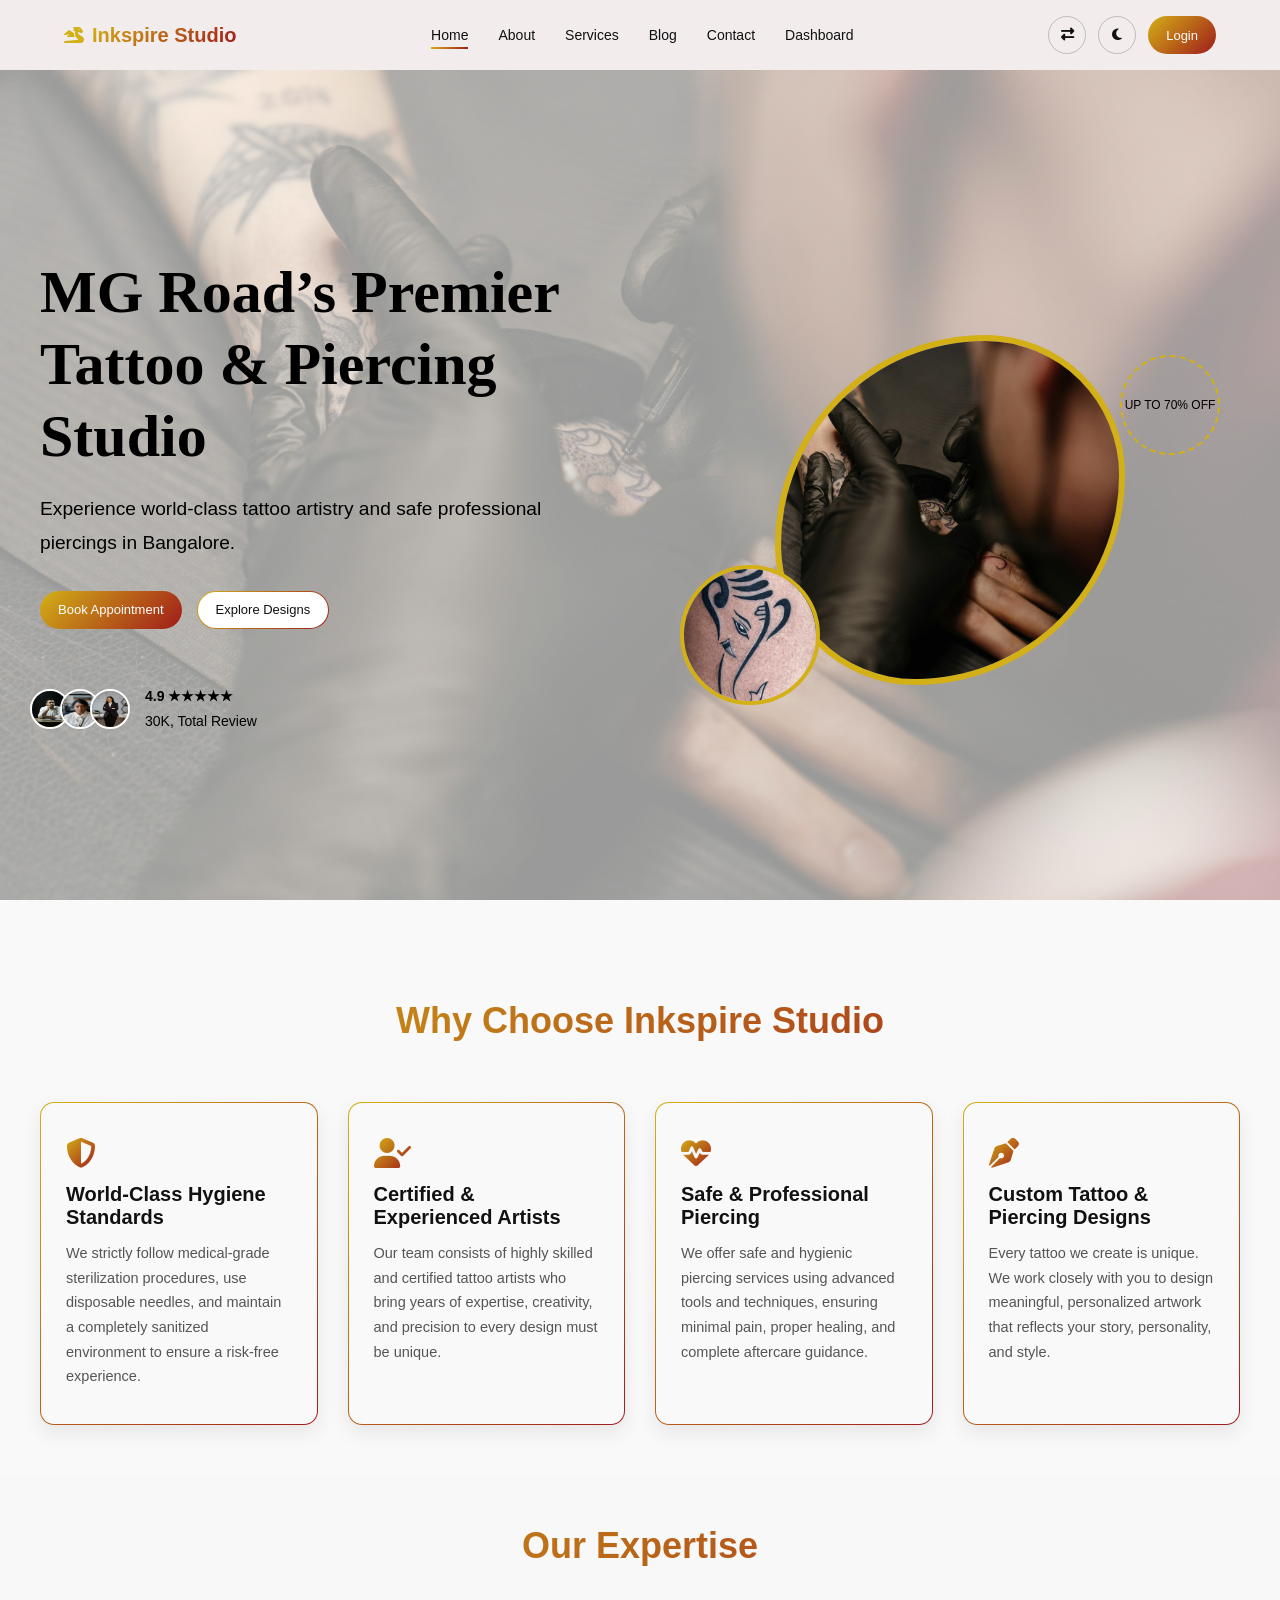
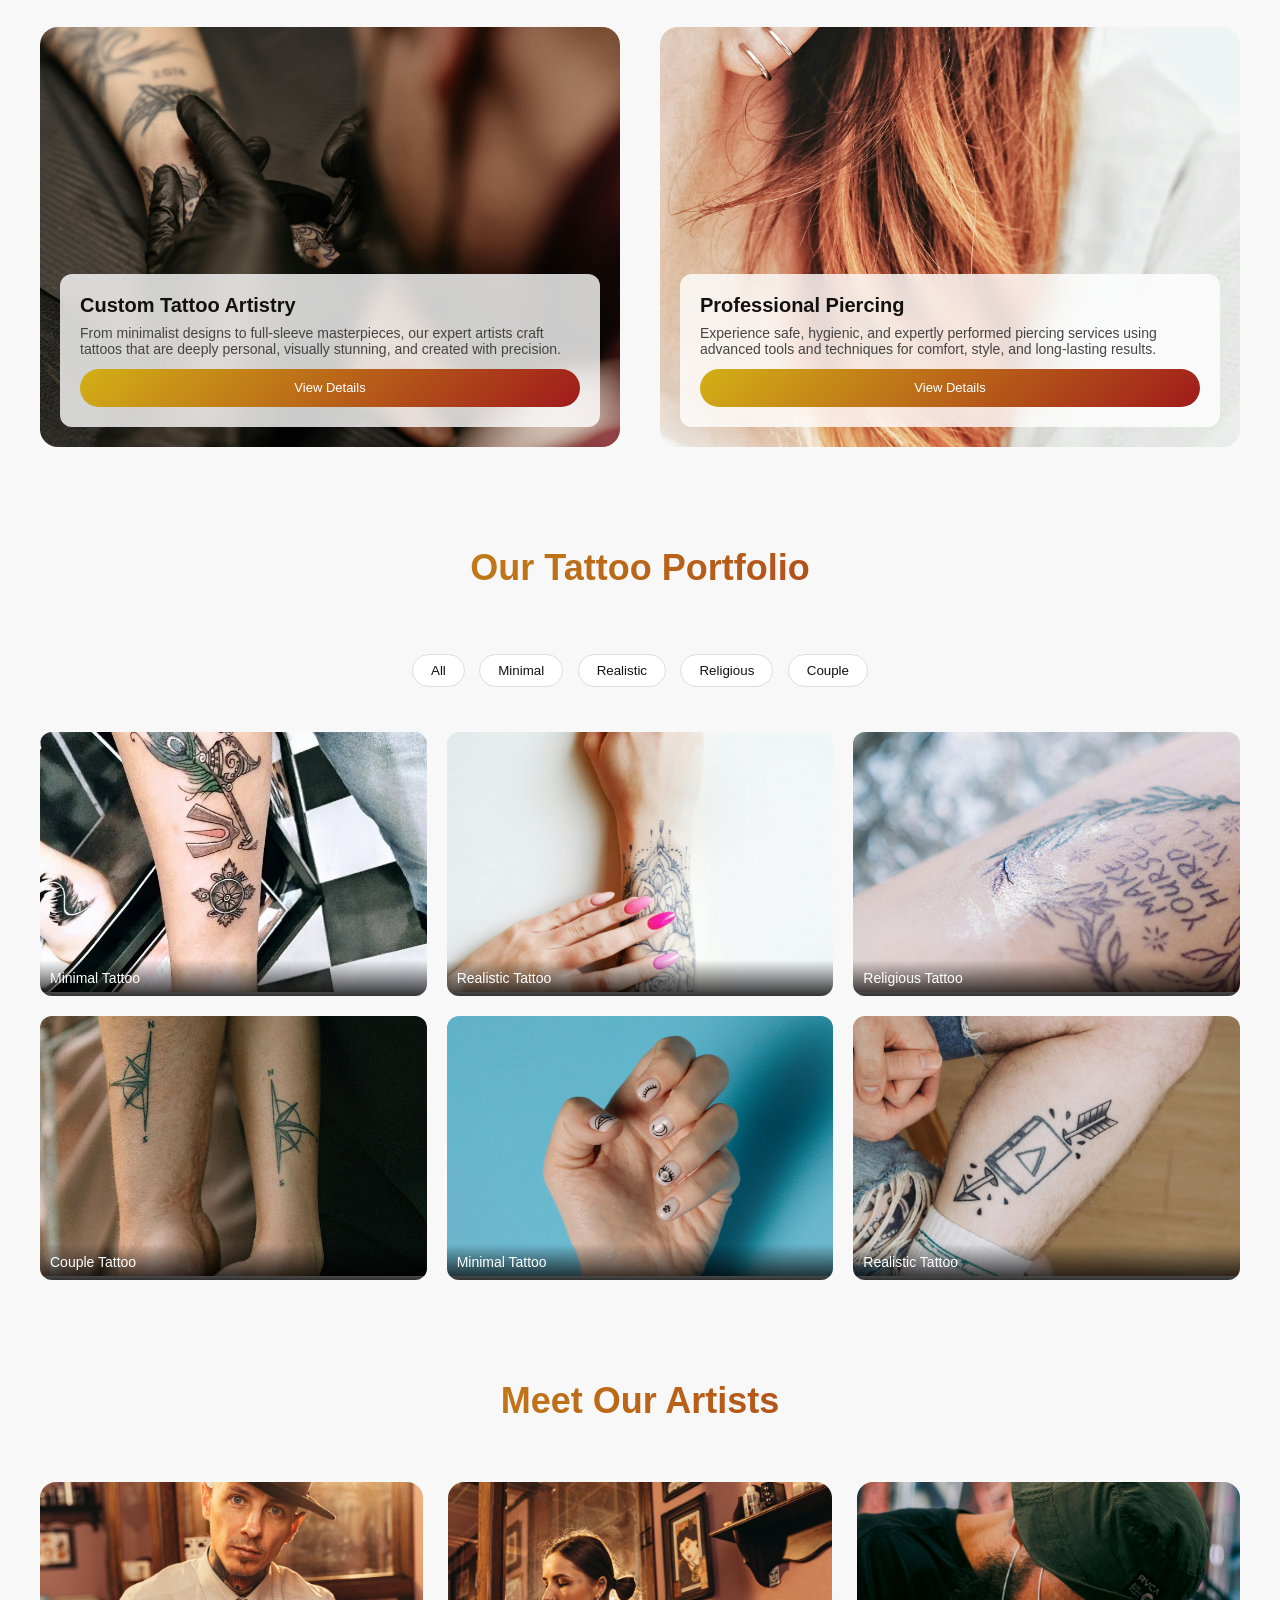
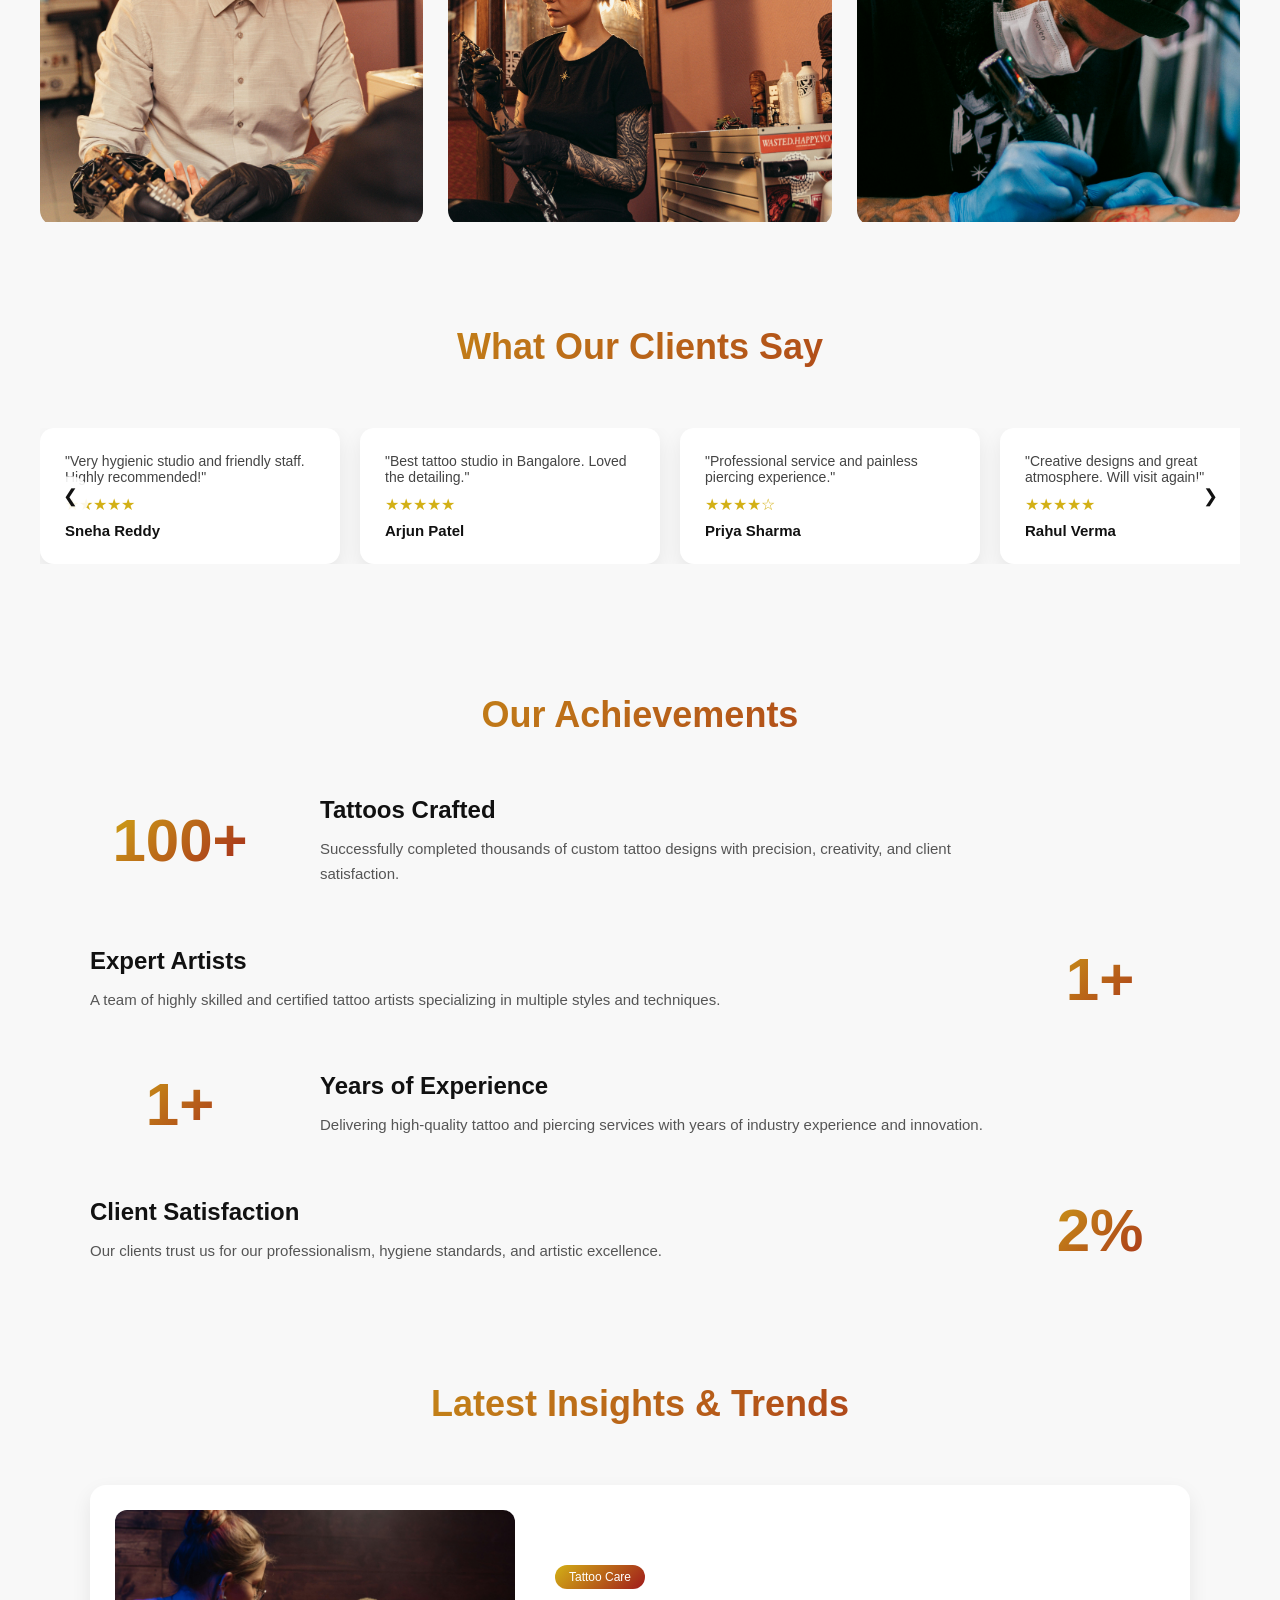
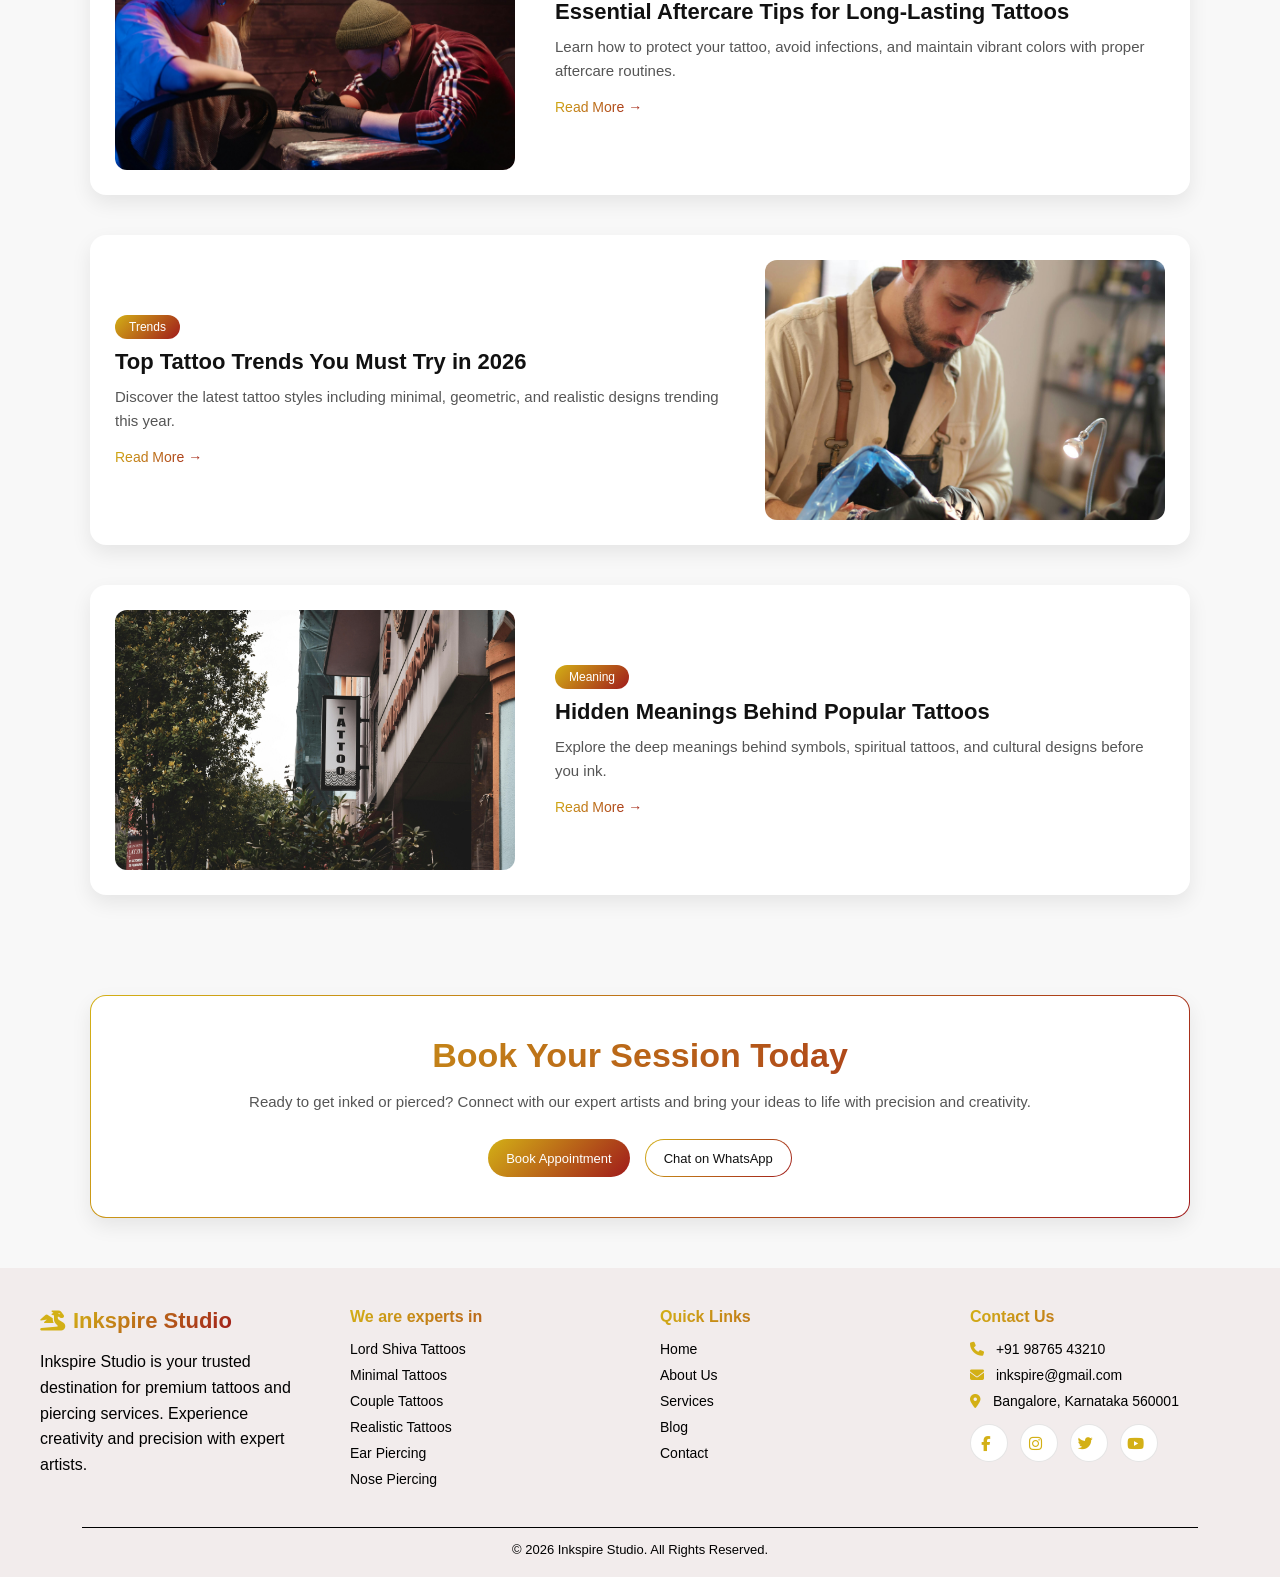
==== commit c84cc001: "Updated something" ====
--- a/index.html
+++ b/index.html
@@ -7,6 +7,7 @@
     <link rel="icon" type="image/png" href="../Images/logo.png">
     <link rel="stylesheet" 
 href="https://cdnjs.cloudflare.com/ajax/libs/font-awesome/6.5.1/css/all.min.css">
+<link rel="preload" href="index.css" as="style">
     <link rel="stylesheet" href="index.css">
 </head>
 <body>
@@ -15,32 +16,59 @@
 
   <div class="hero-overlay"></div>
 
-  <div class="hero-content">
-
-    <h1>
-      MG Road’s Premier Tattoo & Piercing Studio
-    </h1>
-
-    <p>
-      Experience world-class tattoo artistry and safe professional piercings in Bangalore.
-    </p>
-
-    <div class="hero-buttons">
-      <a href="contact.html" class="btn primary">Book Appointment</a>
-      <a href="services.html" class="btn secondary">Explore Designs</a>
-    </div>
-
-  </div>
-
-</section>
-
+  <div class="hero-container">
+
+    
+    <div class="hero-left">
+      <h1>
+        MG Road’s Premier Tattoo & Piercing Studio
+      </h1>
+
+      <p>
+        Experience world-class tattoo artistry and safe professional piercings in Bangalore.
+      </p>
+
+      <div class="hero-buttons">
+        <a href="#" class="btn primary">Book Appointment</a>
+        <a href="services.html" class="btn secondary">Explore Designs</a>
+      </div>
+
+      
+      <div class="hero-review">
+        <div class="avatars">
+          <img src="../Images/user1.jpg">
+          <img src="../Images/user2.jpg">
+          <img src="../Images/user3.jpg">
+        </div>
+        <p><strong>4.9 ★★★★★</strong><br>30K, Total Review</p>
+      </div>
+    </div>
+
+    
+    <div class="hero-right">
+
+      <div class="shape-main">
+        <img src="../Images/tattoo.jpg" alt="">
+      </div>
+
+      <div class="shape-small">
+        <img src="../Images/tattoo2.jpg" alt="">
+      </div>
+
+      <div class="discount-badge">
+        <span>UP TO 70% OFF</span>
+      </div>
+
+    </div>
+
+  </div>
+
+</section>
 <script>
-
-
-document.querySelector(".btn.primary").addEventListener("click", function(e){
+  document.querySelector(".btn.primary").addEventListener("click", function(e){
   e.preventDefault();
   window.open("https://wa.me/919876543210", "_blank");
-}); 
+});
 </script>
 <section class="why">
 
@@ -401,7 +429,7 @@
 
 </section>
 <script>
-    const track = document.querySelector(".testimonial-track");
+   const track = document.querySelector(".testimonial-track");
 const cards = document.querySelectorAll(".testimonial-card");
 const nextBtn = document.querySelector(".next");
 const prevBtn = document.querySelector(".prev");
@@ -409,31 +437,48 @@
 let index = 0;
 const gap = 20;
 
-function updateSlide(){
+function getVisibleCards() {
+  const sliderWidth = document.querySelector(".testimonial-slider").offsetWidth;
   const cardWidth = cards[0].offsetWidth + gap;
+
+  return Math.floor(sliderWidth / cardWidth);
+}
+
+function updateSlide() {
+  const cardWidth = cards[0].offsetWidth + gap;
+  const visibleCards = getVisibleCards();
+
+  const maxIndex = cards.length - visibleCards;
+
+  if (index > maxIndex) index = 0;
+  if (index < 0) index = maxIndex;
+
   track.style.transform = `translateX(-${index * cardWidth}px)`;
 }
 
 
 nextBtn.addEventListener("click", () => {
   index++;
-  if(index >= cards.length) index = 0;
   updateSlide();
 });
 
 
 prevBtn.addEventListener("click", () => {
   index--;
-  if(index < 0) index = cards.length - 1;
   updateSlide();
 });
 
 
 setInterval(() => {
   index++;
-  if(index >= cards.length) index = 0;
   updateSlide();
 }, 3000);
+
+
+window.addEventListener("resize", updateSlide);
+
+
+updateSlide();
 </script>
 <section class="stats">
 
@@ -441,9 +486,8 @@
 
     <h2 class="section-title">Our Achievements</h2>
 
-    
     <div class="stat-item">
-      <div class="stat-number">5000+</div>
+      <div class="stat-number" data-target="5000">5000+</div>
       <div class="stat-content">
         <h3>Tattoos Crafted</h3>
         <p>
@@ -453,9 +497,8 @@
       </div>
     </div>
 
-    
     <div class="stat-item reverse">
-      <div class="stat-number">10+</div>
+      <div class="stat-number" data-target="10">10+</div>
       <div class="stat-content">
         <h3>Expert Artists</h3>
         <p>
@@ -465,9 +508,8 @@
       </div>
     </div>
 
-    
     <div class="stat-item">
-      <div class="stat-number">8+</div>
+      <div class="stat-number" data-target="8">8+</div>
       <div class="stat-content">
         <h3>Years of Experience</h3>
         <p>
@@ -477,9 +519,8 @@
       </div>
     </div>
 
-    
     <div class="stat-item reverse">
-      <div class="stat-number">100%</div>
+      <div class="stat-number" data-target="100">100%</div>
       <div class="stat-content">
         <h3>Client Satisfaction</h3>
         <p>
@@ -492,6 +533,43 @@
   </div>
 
 </section>
+<script>
+  const counters = document.querySelectorAll(".stat-number");
+
+const animateCounters = () => {
+  counters.forEach(counter => {
+    const target = +counter.getAttribute("data-target");
+    let count = 0;
+
+    const updateCounter = () => {
+      const increment = target / 100;
+
+      if(count < target){
+        count += increment;
+        counter.innerText = Math.ceil(count) + (
+          counter.innerText.includes("%") ? "%" : "+"
+        );
+        requestAnimationFrame(updateCounter);
+      } else {
+        counter.innerText = target + (
+          counter.getAttribute("data-target") == 100 ? "%" : "+"
+        );
+      }
+    };
+
+    updateCounter();
+  });
+};
+
+const observer = new IntersectionObserver(entries => {
+  if(entries[0].isIntersecting){
+    animateCounters();
+    observer.disconnect();
+  }
+});
+
+observer.observe(document.querySelector(".stats"));
+</script>
 <section class="blogs">
 
   <div class="blogs-container">
--- a/index.css
+++ b/index.css
@@ -27,6 +27,21 @@
   --btn-color:#ffffff;
   --btn-border:#ffffff;
 }
+
+:root{
+  --hero-text:#000000;
+  --hero-overlay:rgba(255,255,255,0.35);
+  --btn-color:#000000;
+  --btn-border:#000000;
+}
+
+body.dark-mode{
+  --hero-text:#ffffff;
+  --hero-overlay:rgba(0,0,0,0.55);
+  --btn-color:#ffffff;
+  --btn-border:#ffffff;
+}
+
 
 .hero{
   position:relative;
@@ -34,10 +49,9 @@
   display:flex;
   align-items:center;
   justify-content:center;
-  text-align:center;
-  padding:80px 20px 30px; 
-
-  background:url("../Images/tattoo.jpg") center/cover no-repeat;
+  padding:150px 20px 30px;
+  overflow:hidden;
+   background:url("../Images/tattoo.jpg") center/cover no-repeat;
 }
 
 
@@ -50,48 +64,55 @@
   background:rgba(0,0,0,0.6);
 }
 
-
 body:not(.dark-mode) .hero-overlay{
   background:rgba(255,255,255,0.6);
 }
 
 
-.hero-content{
+.hero-container{
   position:relative;
-  max-width:900px;
   z-index:2;
-}
-
+  width:100%;
+  max-width:1200px;
+  display:flex;
+  align-items:center;
+  justify-content:space-between;
+  gap:40px;
+}
+
+
+.hero-left{
+  flex:1;
+}
 
 .hero h1{
-  font-size:42px;
+      font-size:60px;
   font-weight:700;
-  line-height:1.3;
+  line-height:1.2;
   margin-bottom:20px;
   color:#fff;
-}
-
+  font-family:'Playfair Display', serif;
+}
 
 body:not(.dark-mode) .hero h1{
-  color:#111;
-}
-
+  color:#000;
+}
 
 .hero p{
-  font-size:18px;
+  font-family:'Poppins',sans-serif;
+  font-size:clamp(1rem,2vw,1.2rem);
+  line-height:1.8;
   margin-bottom:30px;
-  color:#ddd;
-}
-
+  color:#fff;
+}
 
 body:not(.dark-mode) .hero p{
-  color:#444;
+  color:#000;
 }
 
 
 .hero-buttons{
   display:flex;
-  justify-content:center;
   gap:15px;
   flex-wrap:wrap;
 }
@@ -102,7 +123,8 @@
   border-radius:30px;
   font-size:14px;
   text-decoration:none;
-  transition:0.3s;
+  transition:0.3s ease;
+  font-weight:500;
 }
 
 
@@ -140,12 +162,190 @@
 }
 
 
-
-
-@media(max-width:480px){
+.hero-review{
+  display:flex;
+  align-items:center;
+  gap:15px;
+  margin-top:25px;
+}
+
+.avatars{
+  display:flex;
+}
+
+.avatars img{
+  width:40px;
+  height:40px;
+  border-radius:50%;
+  border:2px solid #fff;
+  margin-left:-10px;
+}
+
+.hero-review p{
+  font-size:14px;
+  padding-top: 30px;
+}
+
+
+.hero-right{
+  flex:1;
+  position:relative;
+  display:flex;
+  align-items:center;
+  justify-content:center;
+}
+
+.shape-main{
+  width:350px;
+  height:350px;
+  border-radius:60% 40% 60% 40%;
+  overflow:hidden;
+  border:6px solid #d3b016;
+}
+
+.shape-main img{
+  width:100%;
+  height:100%;
+  object-fit:cover;
+}
+
+
+.shape-small{
+  position:absolute;
+  bottom:-20px;
+  left:20px;
+  width:140px;
+  height:140px;
+  border-radius:50%;
+  overflow:hidden;
+  border:4px solid #d3b016;
+}
+
+.shape-small img{
+  width:100%;
+  height:100%;
+  object-fit:cover;
+}
+
+
+.discount-badge{
+  position:absolute;
+  top:20px;
+  right:20px;
+  width:100px;
+  height:100px;
+  border-radius:50%;
+  border:2px dashed #d3b016;
+  display:flex;
+  align-items:center;
+  justify-content:center;
+  font-size:12px;
+  text-align:center;
+color:#fff;
+}
+
+body:not(.dark-mode) .discount-badge{
+  color:#000;
+}
+/* =========================
+   1024px (TABLETS / SMALL LAPTOPS)
+========================= */
+@media (max-width:1024px){
 
   .hero{
-    padding:70px 15px;
+    padding:120px 20px 40px;
+    height:auto;
+    min-height:100vh;
+  }
+
+  .hero-container{
+    flex-direction:column;
+    text-align:center;
+  }
+
+  .hero-left{
+    max-width:700px;
+  }
+
+  .hero h1{
+    font-size:42px;
+  }
+
+  .hero-right{
+    margin-top:40px;
+  }
+
+  .shape-main{
+    width:300px;
+    height:300px;
+  }
+
+  .shape-small{
+    width:120px;
+    height:120px;
+    left:10px;
+  }
+
+  .discount-badge{
+    width:90px;
+    height:90px;
+    font-size:11px;
+  }
+
+  .hero-review{
+    justify-content:center;
+  }
+}
+
+
+/* =========================
+   768px (TABLETS)
+========================= */
+@media (max-width:768px){
+
+  .hero{
+    padding:100px 20px 40px;
+  }
+
+  .hero h1{
+    font-size:34px;
+    line-height:1.3;
+  }
+
+  .hero p{
+    font-size:15px;
+  }
+
+  .hero-buttons{
+    justify-content:center;
+  }
+
+  .shape-main{
+    width:260px;
+    height:260px;
+  }
+
+  .shape-small{
+    width:100px;
+    height:100px;
+    bottom:-10px;
+  }
+
+  .discount-badge{
+    width:80px;
+    height:80px;
+    font-size:10px;
+  }
+}
+
+
+/* =========================
+   360px (MOBILE)
+========================= */
+@media (max-width:360px){
+
+  .hero{
+    padding:90px 15px 30px;
   }
 
   .hero h1{
@@ -155,30 +355,48 @@
   .hero p{
     font-size:14px;
   }
-}
-
-
-@media(max-width:768px){
-
-  .hero h1{
-    font-size:32px;
-  }
-
-  .hero p{
-    font-size:16px;
-  }
-}
-
-
-@media(max-width:1024px){
-
-  .hero h1{
-    font-size:36px;
-  }
-}
-
-
-
+
+  
+  .hero-buttons{
+    flex-direction:column;
+    align-items:center;
+    width:100%;
+  }
+
+  .hero-buttons .btn{
+    width:100%;
+    max-width:260px;
+  }
+
+  
+  .hero-review{
+    flex-direction:column;
+    text-align:center;
+  }
+
+  .avatars img{
+    width:35px;
+    height:35px;
+  }
+
+  
+  .shape-main{
+    width:220px;
+    height:220px;
+  }
+
+  .shape-small{
+    width:80px;
+    height:80px;
+    left:5px;
+  }
+
+  .discount-badge{
+    width:70px;
+    height:70px;
+    font-size:9px;
+  }
+}
 .why{
   padding:100px 20px 50px;
   background:#111;
@@ -919,31 +1137,27 @@
 
 
 .stats{
-  padding:50px 20px;
+  padding:80px 20px 10px;
   background:#111;
 }
-
 
 body:not(.dark-mode) .stats{
   background:#f8f8f8;
 }
 
-
 .stats-container{
-  max-width:1000px;
+  max-width:1100px;
   margin:auto;
 }
-
 
 .section-title{
   text-align:center;
   font-size:36px;
   margin-bottom:70px;
   font-weight:700;
-
   background:linear-gradient(135deg,#d3b016,#a01b1b);
   -webkit-background-clip:text;
-   background-clip: text;
+  background-clip:text;
   -webkit-text-fill-color:transparent;
 }
 
@@ -951,10 +1165,10 @@
 .stat-item{
   display:flex;
   align-items:center;
+  justify-content:flex-start;
   gap:50px;
-  margin-bottom:70px;
-}
-
+  margin-bottom:60px;
+}
 
 .stat-item.reverse{
   flex-direction:row-reverse;
@@ -962,29 +1176,34 @@
 
 
 .stat-number{
+  flex:0 0 180px;
+  text-align:center;
   font-size:60px;
   font-weight:800;
-  min-width:150px;
-
+  line-height:1;
   background:linear-gradient(135deg,#d3b016,#a01b1b);
   -webkit-background-clip:text;
-   background-clip: text;
+  background-clip:text;
   -webkit-text-fill-color:transparent;
 }
 
 
+.stat-content{
+  flex:1;
+}
+
 .stat-content h3{
-  font-size:22px;
-  margin-bottom:10px;
+  font-size:24px;
+  margin-bottom:12px;
   color:#fff;
 }
 
 .stat-content p{
   font-size:15px;
   color:#ccc;
-  line-height:1.6;
-}
-
+  line-height:1.7;
+  max-width:700px;
+}
 
 body:not(.dark-mode) .stat-content h3{
   color:#111;
@@ -995,44 +1214,45 @@
 }
 
 
-
-
-@media(max-width:480px){
-
-  .stats{
-    padding:70px 15px;
-  }
-
-  .section-title{
-    font-size:26px;
-  }
-
-  .stat-item{
+@media(max-width:768px){
+  .stat-item,
+  .stat-item.reverse{
     flex-direction:column;
     text-align:center;
-    gap:15px;
-  }
-
-  .stat-item.reverse{
-    flex-direction:column;
+    gap:20px;
+  }
+
+  .stat-number{
+    flex:none;
+    font-size:50px;
+  }
+
+  .stat-content p{
+    max-width:100%;
+  }
+}
+
+
+@media(max-width:480px){
+  .stats{
+    padding:60px 15px;
+  }
+
+  .section-title{
+    font-size:28px;
+    margin-bottom:50px;
   }
 
   .stat-number{
     font-size:42px;
   }
-}
-
-
-@media(max-width:768px){
-  .stat-item{
-    gap:30px;
-  }
-}
-
-
-@media(max-width:1024px){
-  .stat-number{
-    font-size:50px;
+
+  .stat-content h3{
+    font-size:20px;
+  }
+
+  .stat-content p{
+    font-size:14px;
   }
 }
 
--- a/index.css
+++ b/index.css
@@ -27,6 +27,21 @@
   --btn-color:#ffffff;
   --btn-border:#ffffff;
 }
+
+:root{
+  --hero-text:#000000;
+  --hero-overlay:rgba(255,255,255,0.35);
+  --btn-color:#000000;
+  --btn-border:#000000;
+}
+
+body.dark-mode{
+  --hero-text:#ffffff;
+  --hero-overlay:rgba(0,0,0,0.55);
+  --btn-color:#ffffff;
+  --btn-border:#ffffff;
+}
+
 
 .hero{
   position:relative;
@@ -34,10 +49,9 @@
   display:flex;
   align-items:center;
   justify-content:center;
-  text-align:center;
-  padding:80px 20px 30px; 
-
-  background:url("../Images/tattoo.jpg") center/cover no-repeat;
+  padding:150px 20px 30px;
+  overflow:hidden;
+   background:url("../Images/tattoo.jpg") center/cover no-repeat;
 }
 
 
@@ -50,48 +64,55 @@
   background:rgba(0,0,0,0.6);
 }
 
-
 body:not(.dark-mode) .hero-overlay{
   background:rgba(255,255,255,0.6);
 }
 
 
-.hero-content{
+.hero-container{
   position:relative;
-  max-width:900px;
   z-index:2;
-}
-
+  width:100%;
+  max-width:1200px;
+  display:flex;
+  align-items:center;
+  justify-content:space-between;
+  gap:40px;
+}
+
+
+.hero-left{
+  flex:1;
+}
 
 .hero h1{
-  font-size:42px;
+      font-size:60px;
   font-weight:700;
-  line-height:1.3;
+  line-height:1.2;
   margin-bottom:20px;
   color:#fff;
-}
-
+  font-family:'Playfair Display', serif;
+}
 
 body:not(.dark-mode) .hero h1{
-  color:#111;
-}
-
+  color:#000;
+}
 
 .hero p{
-  font-size:18px;
+  font-family:'Poppins',sans-serif;
+  font-size:clamp(1rem,2vw,1.2rem);
+  line-height:1.8;
   margin-bottom:30px;
-  color:#ddd;
-}
-
+  color:#fff;
+}
 
 body:not(.dark-mode) .hero p{
-  color:#444;
+  color:#000;
 }
 
 
 .hero-buttons{
   display:flex;
-  justify-content:center;
   gap:15px;
   flex-wrap:wrap;
 }
@@ -102,7 +123,8 @@
   border-radius:30px;
   font-size:14px;
   text-decoration:none;
-  transition:0.3s;
+  transition:0.3s ease;
+  font-weight:500;
 }
 
 
@@ -140,12 +162,190 @@
 }
 
 
-
-
-@media(max-width:480px){
+.hero-review{
+  display:flex;
+  align-items:center;
+  gap:15px;
+  margin-top:25px;
+}
+
+.avatars{
+  display:flex;
+}
+
+.avatars img{
+  width:40px;
+  height:40px;
+  border-radius:50%;
+  border:2px solid #fff;
+  margin-left:-10px;
+}
+
+.hero-review p{
+  font-size:14px;
+  padding-top: 30px;
+}
+
+
+.hero-right{
+  flex:1;
+  position:relative;
+  display:flex;
+  align-items:center;
+  justify-content:center;
+}
+
+.shape-main{
+  width:350px;
+  height:350px;
+  border-radius:60% 40% 60% 40%;
+  overflow:hidden;
+  border:6px solid #d3b016;
+}
+
+.shape-main img{
+  width:100%;
+  height:100%;
+  object-fit:cover;
+}
+
+
+.shape-small{
+  position:absolute;
+  bottom:-20px;
+  left:20px;
+  width:140px;
+  height:140px;
+  border-radius:50%;
+  overflow:hidden;
+  border:4px solid #d3b016;
+}
+
+.shape-small img{
+  width:100%;
+  height:100%;
+  object-fit:cover;
+}
+
+
+.discount-badge{
+  position:absolute;
+  top:20px;
+  right:20px;
+  width:100px;
+  height:100px;
+  border-radius:50%;
+  border:2px dashed #d3b016;
+  display:flex;
+  align-items:center;
+  justify-content:center;
+  font-size:12px;
+  text-align:center;
+color:#fff;
+}
+
+body:not(.dark-mode) .discount-badge{
+  color:#000;
+}
+/* =========================
+   1024px (TABLETS / SMALL LAPTOPS)
+========================= */
+@media (max-width:1024px){
 
   .hero{
-    padding:70px 15px;
+    padding:120px 20px 40px;
+    height:auto;
+    min-height:100vh;
+  }
+
+  .hero-container{
+    flex-direction:column;
+    text-align:center;
+  }
+
+  .hero-left{
+    max-width:700px;
+  }
+
+  .hero h1{
+    font-size:42px;
+  }
+
+  .hero-right{
+    margin-top:40px;
+  }
+
+  .shape-main{
+    width:300px;
+    height:300px;
+  }
+
+  .shape-small{
+    width:120px;
+    height:120px;
+    left:10px;
+  }
+
+  .discount-badge{
+    width:90px;
+    height:90px;
+    font-size:11px;
+  }
+
+  .hero-review{
+    justify-content:center;
+  }
+}
+
+
+/* =========================
+   768px (TABLETS)
+========================= */
+@media (max-width:768px){
+
+  .hero{
+    padding:100px 20px 40px;
+  }
+
+  .hero h1{
+    font-size:34px;
+    line-height:1.3;
+  }
+
+  .hero p{
+    font-size:15px;
+  }
+
+  .hero-buttons{
+    justify-content:center;
+  }
+
+  .shape-main{
+    width:260px;
+    height:260px;
+  }
+
+  .shape-small{
+    width:100px;
+    height:100px;
+    bottom:-10px;
+  }
+
+  .discount-badge{
+    width:80px;
+    height:80px;
+    font-size:10px;
+  }
+}
+
+
+/* =========================
+   360px (MOBILE)
+========================= */
+@media (max-width:360px){
+
+  .hero{
+    padding:90px 15px 30px;
   }
 
   .hero h1{
@@ -155,30 +355,48 @@
   .hero p{
     font-size:14px;
   }
-}
-
-
-@media(max-width:768px){
-
-  .hero h1{
-    font-size:32px;
-  }
-
-  .hero p{
-    font-size:16px;
-  }
-}
-
-
-@media(max-width:1024px){
-
-  .hero h1{
-    font-size:36px;
-  }
-}
-
-
-
+
+  
+  .hero-buttons{
+    flex-direction:column;
+    align-items:center;
+    width:100%;
+  }
+
+  .hero-buttons .btn{
+    width:100%;
+    max-width:260px;
+  }
+
+  
+  .hero-review{
+    flex-direction:column;
+    text-align:center;
+  }
+
+  .avatars img{
+    width:35px;
+    height:35px;
+  }
+
+  
+  .shape-main{
+    width:220px;
+    height:220px;
+  }
+
+  .shape-small{
+    width:80px;
+    height:80px;
+    left:5px;
+  }
+
+  .discount-badge{
+    width:70px;
+    height:70px;
+    font-size:9px;
+  }
+}
 .why{
   padding:100px 20px 50px;
   background:#111;
@@ -919,31 +1137,27 @@
 
 
 .stats{
-  padding:50px 20px;
+  padding:80px 20px 10px;
   background:#111;
 }
-
 
 body:not(.dark-mode) .stats{
   background:#f8f8f8;
 }
 
-
 .stats-container{
-  max-width:1000px;
+  max-width:1100px;
   margin:auto;
 }
-
 
 .section-title{
   text-align:center;
   font-size:36px;
   margin-bottom:70px;
   font-weight:700;
-
   background:linear-gradient(135deg,#d3b016,#a01b1b);
   -webkit-background-clip:text;
-   background-clip: text;
+  background-clip:text;
   -webkit-text-fill-color:transparent;
 }
 
@@ -951,10 +1165,10 @@
 .stat-item{
   display:flex;
   align-items:center;
+  justify-content:flex-start;
   gap:50px;
-  margin-bottom:70px;
-}
-
+  margin-bottom:60px;
+}
 
 .stat-item.reverse{
   flex-direction:row-reverse;
@@ -962,29 +1176,34 @@
 
 
 .stat-number{
+  flex:0 0 180px;
+  text-align:center;
   font-size:60px;
   font-weight:800;
-  min-width:150px;
-
+  line-height:1;
   background:linear-gradient(135deg,#d3b016,#a01b1b);
   -webkit-background-clip:text;
-   background-clip: text;
+  background-clip:text;
   -webkit-text-fill-color:transparent;
 }
 
 
+.stat-content{
+  flex:1;
+}
+
 .stat-content h3{
-  font-size:22px;
-  margin-bottom:10px;
+  font-size:24px;
+  margin-bottom:12px;
   color:#fff;
 }
 
 .stat-content p{
   font-size:15px;
   color:#ccc;
-  line-height:1.6;
-}
-
+  line-height:1.7;
+  max-width:700px;
+}
 
 body:not(.dark-mode) .stat-content h3{
   color:#111;
@@ -995,44 +1214,45 @@
 }
 
 
-
-
-@media(max-width:480px){
-
-  .stats{
-    padding:70px 15px;
-  }
-
-  .section-title{
-    font-size:26px;
-  }
-
-  .stat-item{
+@media(max-width:768px){
+  .stat-item,
+  .stat-item.reverse{
     flex-direction:column;
     text-align:center;
-    gap:15px;
-  }
-
-  .stat-item.reverse{
-    flex-direction:column;
+    gap:20px;
+  }
+
+  .stat-number{
+    flex:none;
+    font-size:50px;
+  }
+
+  .stat-content p{
+    max-width:100%;
+  }
+}
+
+
+@media(max-width:480px){
+  .stats{
+    padding:60px 15px;
+  }
+
+  .section-title{
+    font-size:28px;
+    margin-bottom:50px;
   }
 
   .stat-number{
     font-size:42px;
   }
-}
-
-
-@media(max-width:768px){
-  .stat-item{
-    gap:30px;
-  }
-}
-
-
-@media(max-width:1024px){
-  .stat-number{
-    font-size:50px;
+
+  .stat-content h3{
+    font-size:20px;
+  }
+
+  .stat-content p{
+    font-size:14px;
   }
 }
 
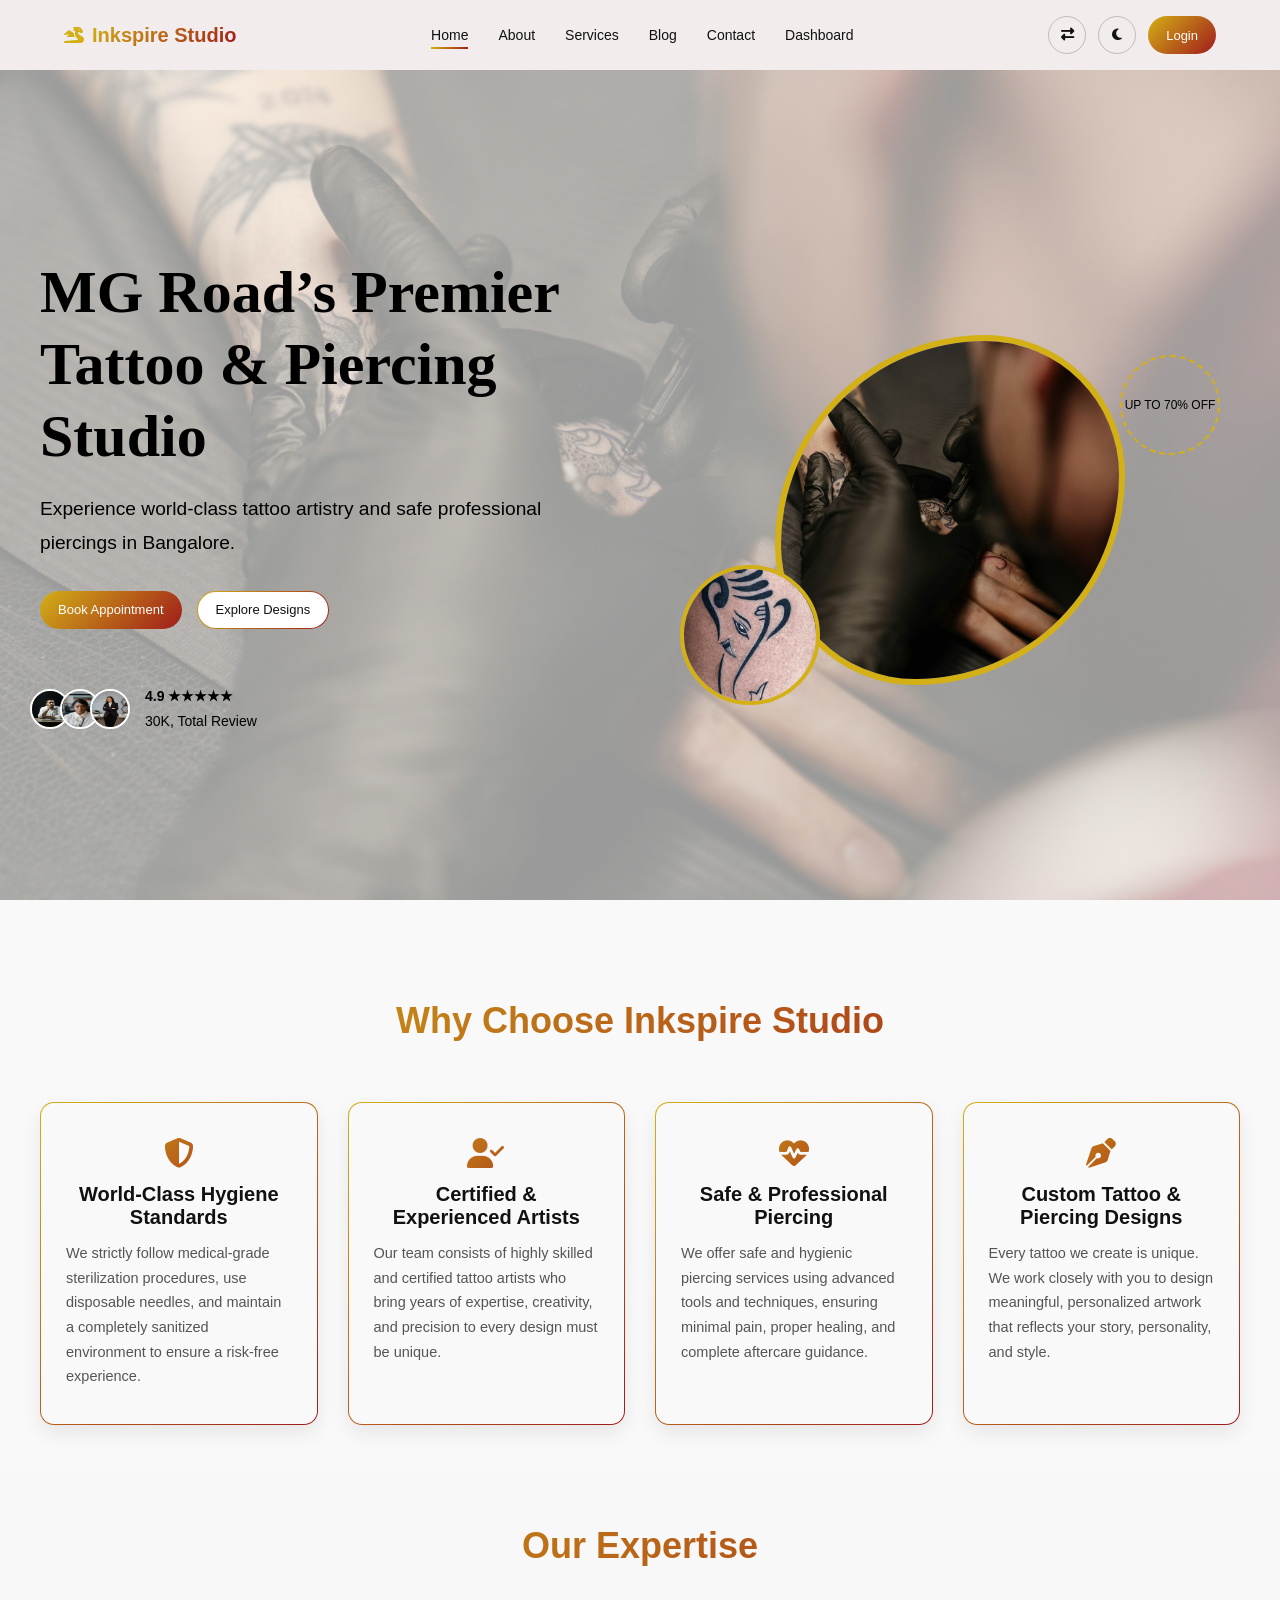
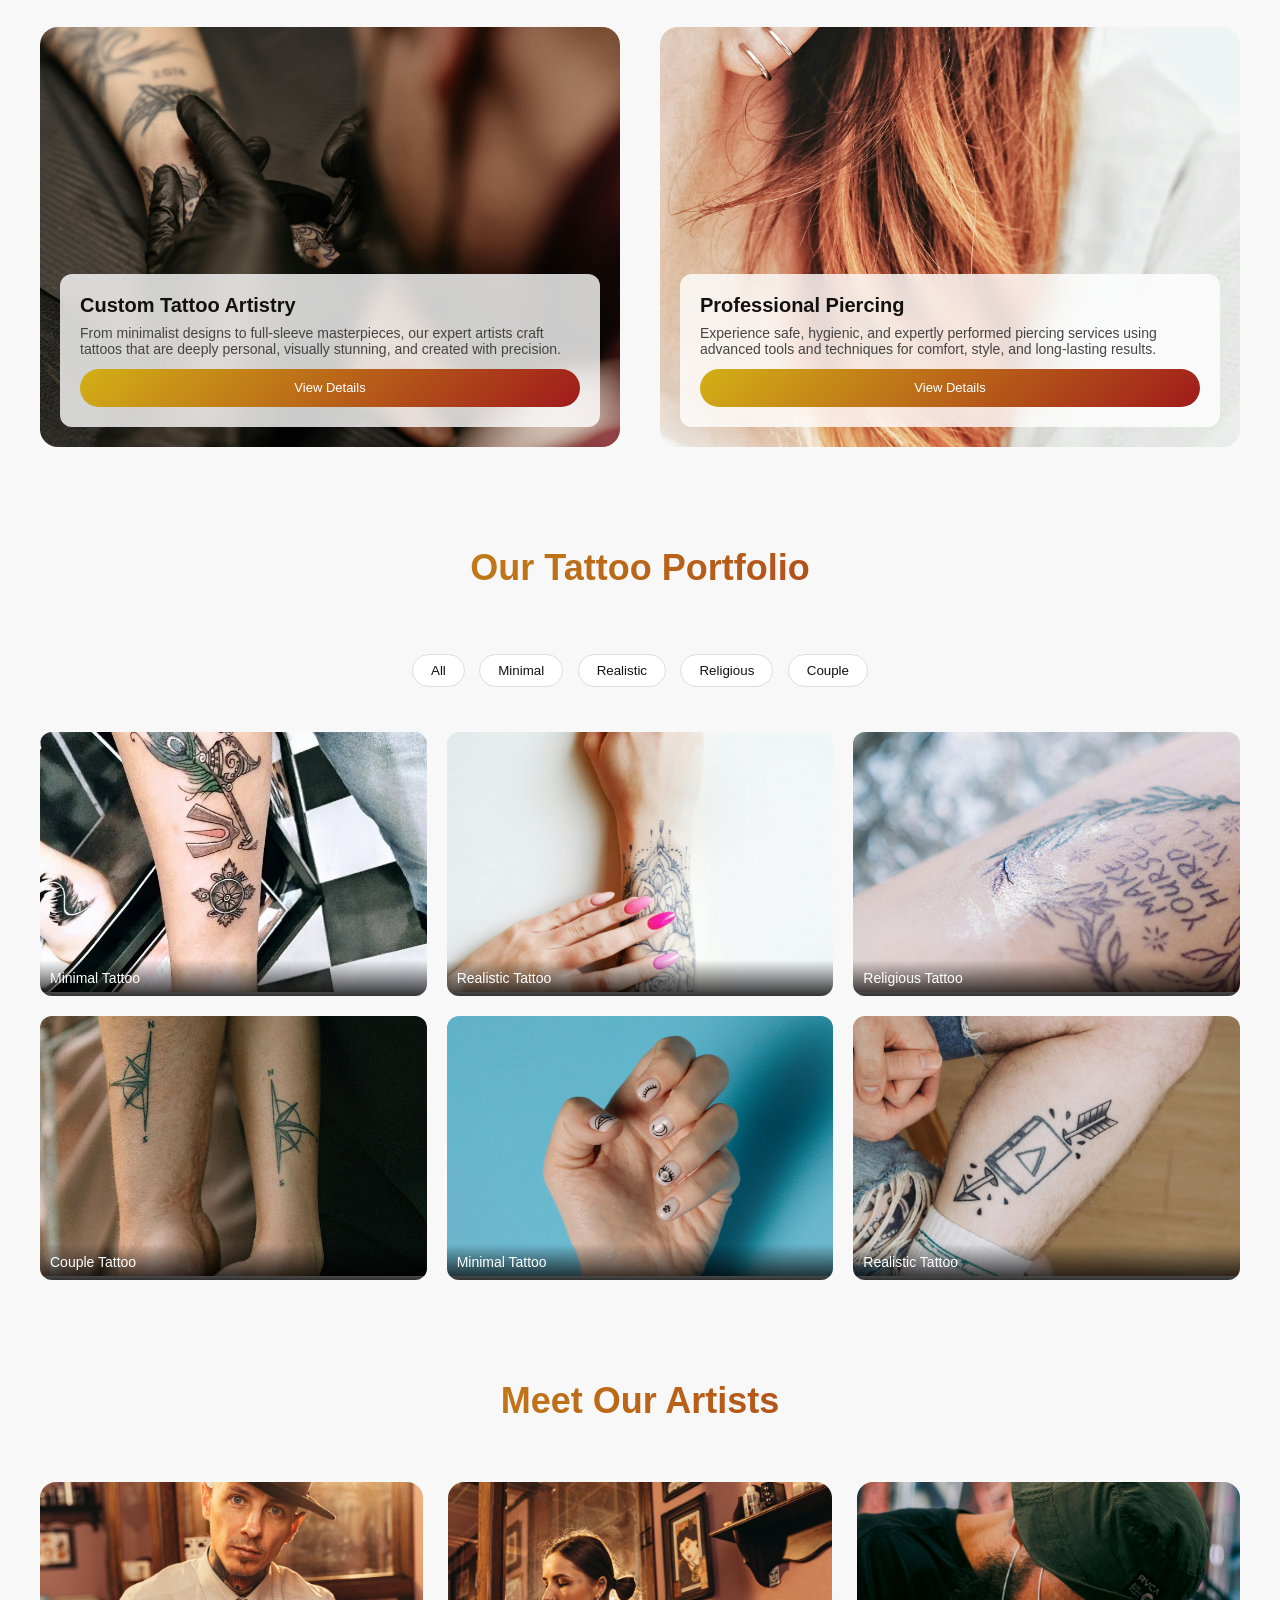
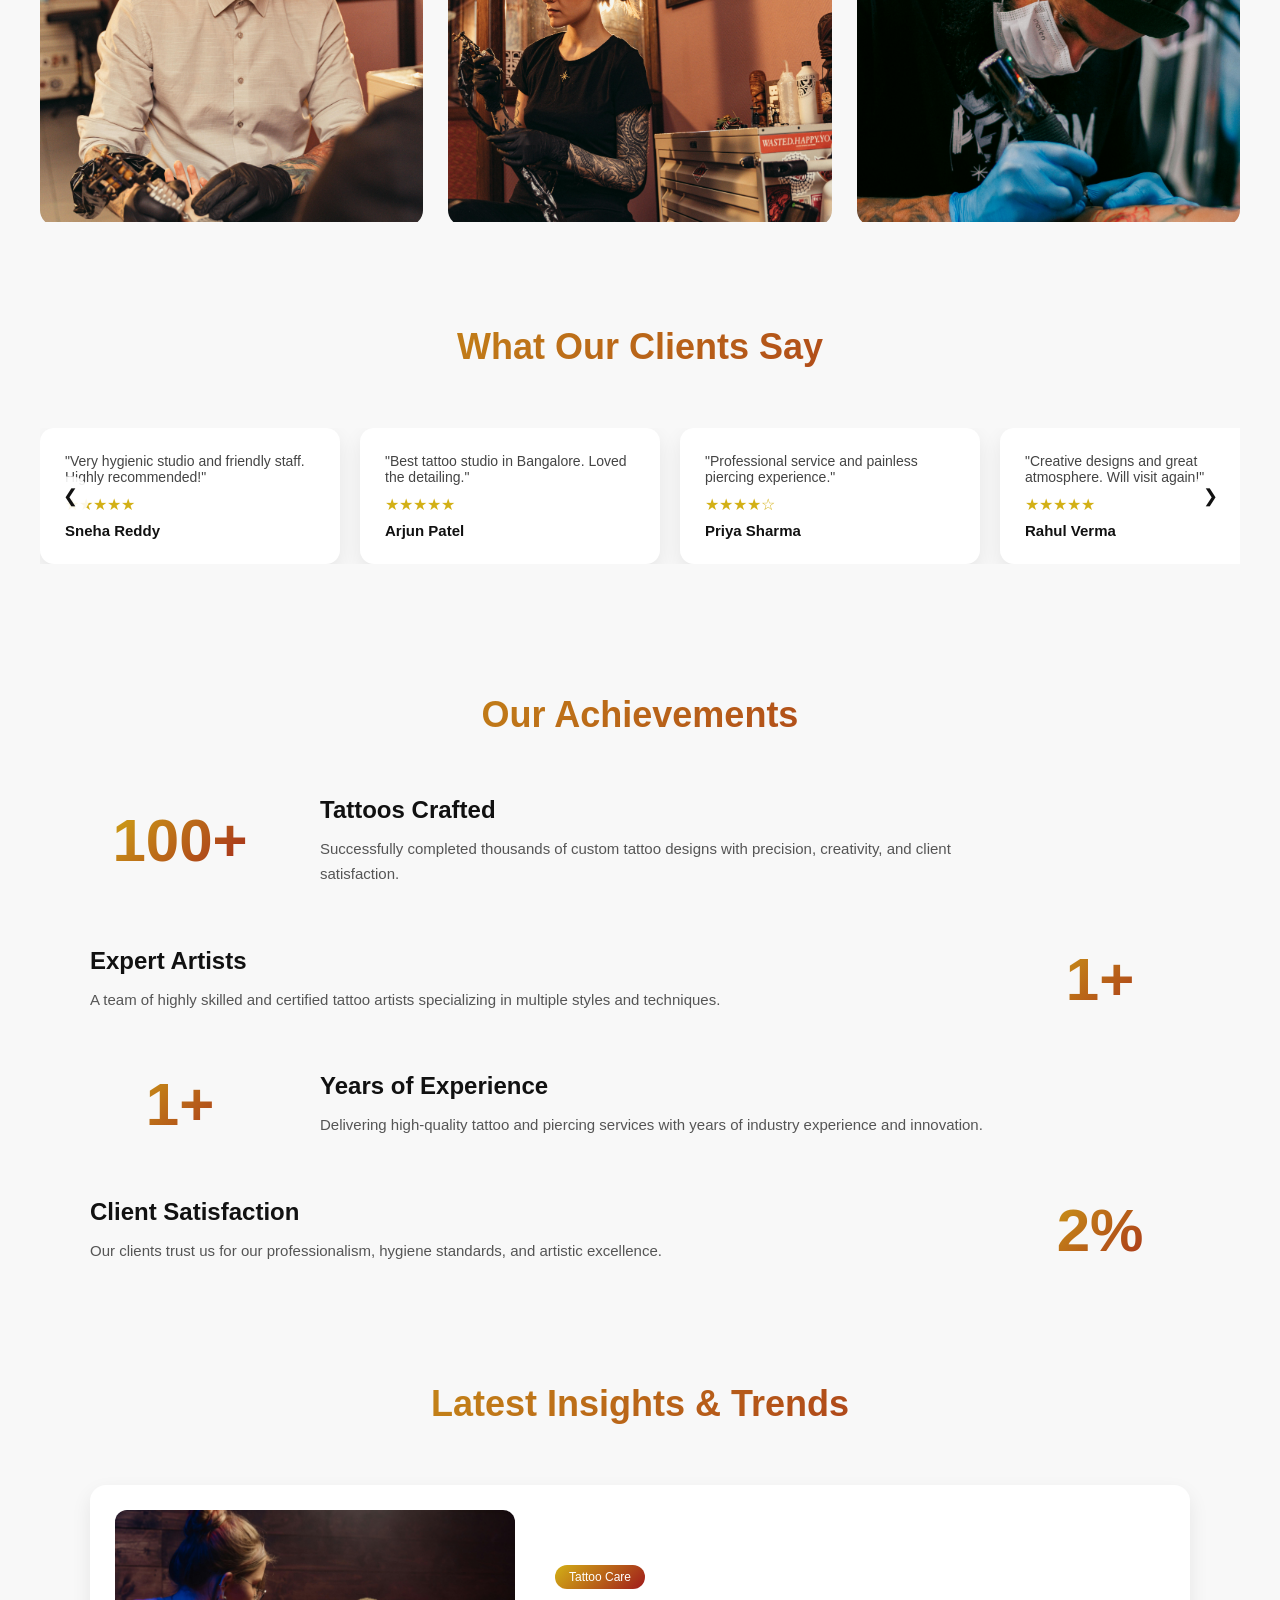
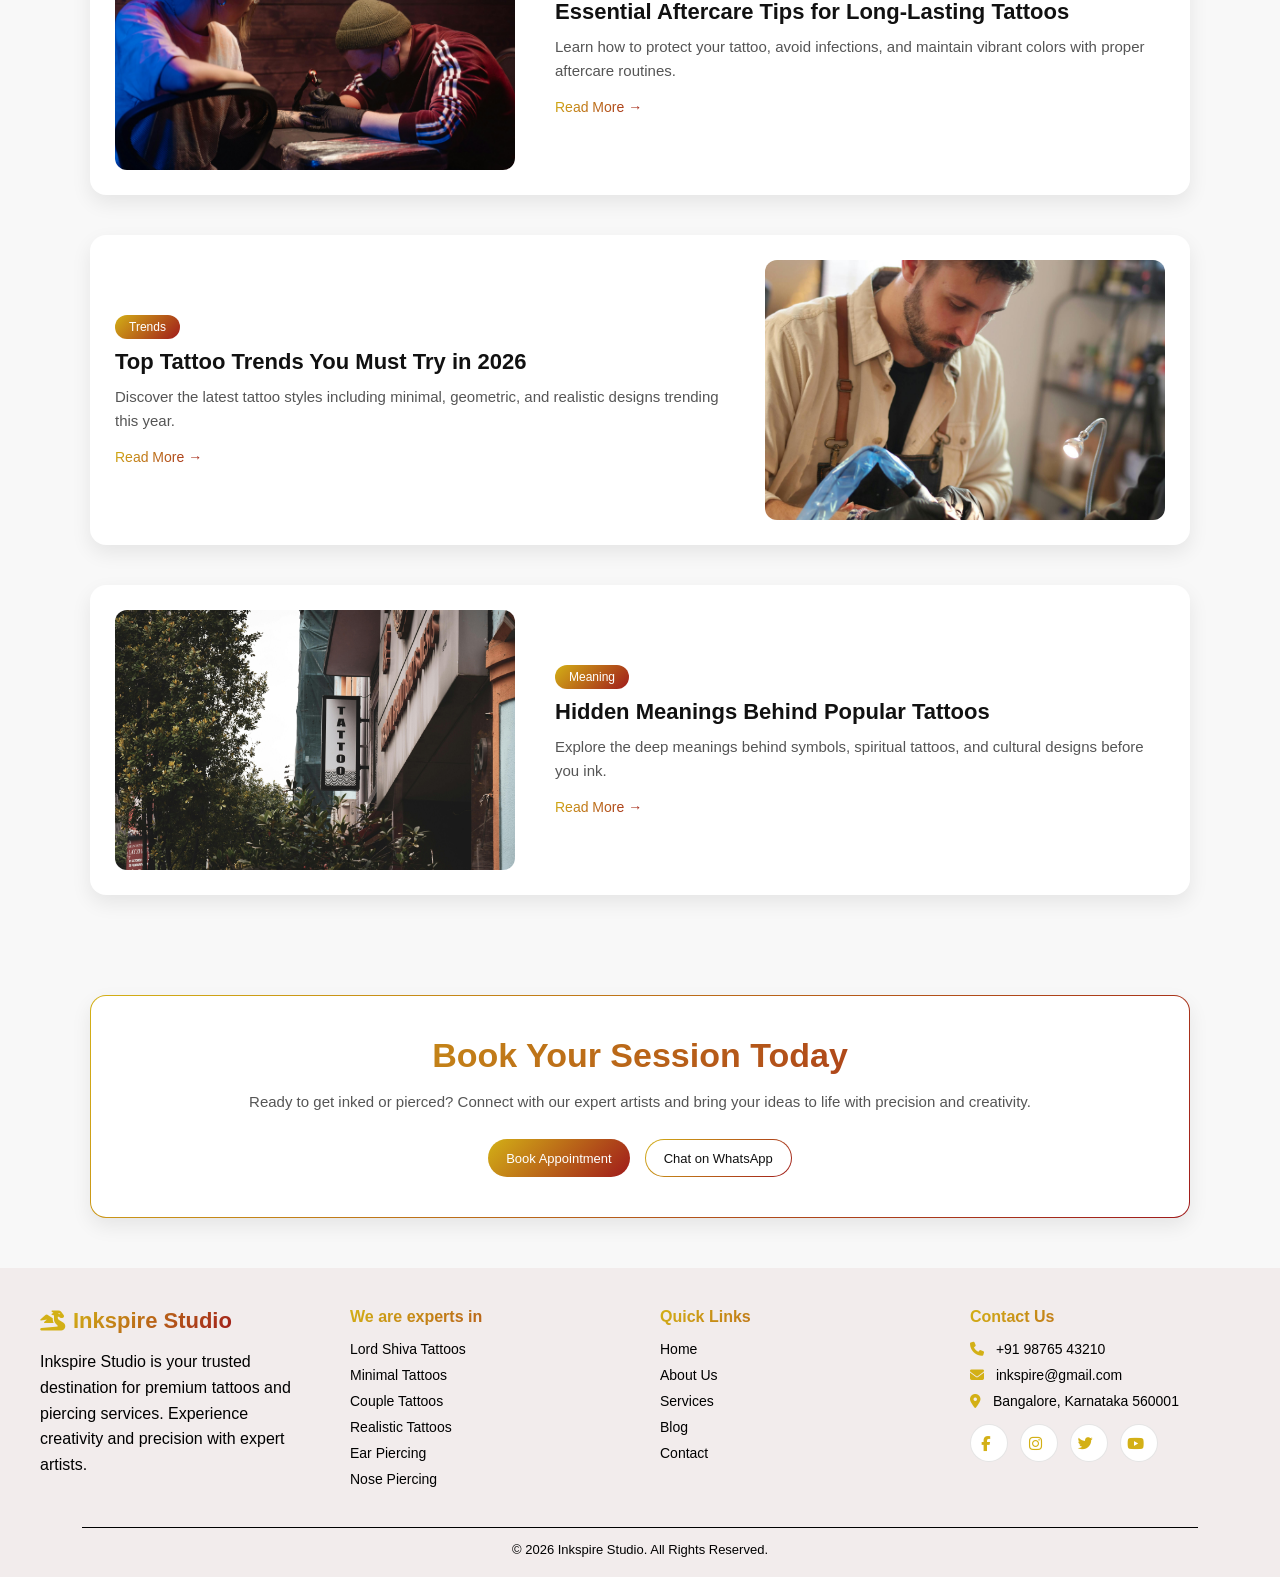
==== commit 0f19f0ca: "Updated something" ====
--- a/index.html
+++ b/index.html
@@ -7,7 +7,7 @@
     <link rel="icon" type="image/png" href="../Images/logo.png">
     <link rel="stylesheet" 
 href="https://cdnjs.cloudflare.com/ajax/libs/font-awesome/6.5.1/css/all.min.css">
-<link rel="preload" href="index.css" as="style">
+<link rel="preload" href="../css/header.css" as="style">
     <link rel="stylesheet" href="index.css">
 </head>
 <body>
@@ -229,9 +229,9 @@
 
 
     if(filter === "all"){
-      grid.classList.remove("filtered"); // normal layout
+      grid.classList.remove("filtered"); 
     } else {
-      grid.classList.add("filtered"); // 2 per row layout
+      grid.classList.add("filtered"); 
     }
 
     items.forEach(item => {
@@ -292,12 +292,11 @@
 
 </section>
 <script>
-    const artistCards = document.querySelectorAll(".artist-card");
+  const artistCards = document.querySelectorAll(".artist-card");
 
 window.addEventListener("scroll", () => {
   artistCards.forEach(card => {
     const rect = card.getBoundingClientRect();
-
     if(rect.top < window.innerHeight - 50){
       card.style.opacity = "1";
       card.style.transform = "translateY(0)";
@@ -305,7 +304,6 @@
   });
 });
 
-
 artistCards.forEach(card => {
   card.style.opacity = "0";
   card.style.transform = "translateY(40px)";
@@ -373,6 +371,7 @@
           <div class="stars">★★★★★</div>
           <h4>Megha Nair</h4>
         </div>
+
          <div class="testimonial-card">
           <p>"Amazing experience! The artist understood exactly what I wanted."</p>
           <div class="stars">★★★★★</div>
@@ -447,9 +446,7 @@
 function updateSlide() {
   const cardWidth = cards[0].offsetWidth + gap;
   const visibleCards = getVisibleCards();
-
   const maxIndex = cards.length - visibleCards;
-
   if (index > maxIndex) index = 0;
   if (index < 0) index = maxIndex;
 
@@ -543,7 +540,6 @@
 
     const updateCounter = () => {
       const increment = target / 100;
-
       if(count < target){
         count += increment;
         counter.innerText = Math.ceil(count) + (
--- a/css/header.css
+++ b/css/header.css
@@ -0,0 +1,331 @@
+
+:root{
+  --primary:#d3b016;
+  --secondary:#a01b1b;
+
+  --bg-header:#272525;
+  --text-header:#fff;
+}
+
+
+body:not(.dark-mode){
+  --bg-header:#f2ecec;
+  --text-header:#111;
+}
+
+
+*{
+  margin:0;
+  padding:0;
+  box-sizing:border-box;
+  font-family:"Segoe UI",sans-serif;
+}
+
+body{
+  transition:0.3s;
+}
+
+.header{
+  position:fixed;
+  top:0;
+  left:50%;
+  transform:translateX(-50%);
+  width:100%;
+
+  height:70px;
+  display:flex;
+  align-items:center;
+  justify-content:space-between;
+  padding:0 5%;
+  background:var(--bg-header);
+  color:var(--text-header);
+  z-index:1000;
+}
+
+.logo{
+  display:flex;
+  align-items:center;
+  gap:8px;
+  text-decoration:none;
+  display:flex;
+  align-items:center;
+  justify-content:center;
+  gap:8px;
+}
+
+.logo-icon{
+  color:var(--primary);
+}
+
+
+.logo h2{
+  font-size:20px;
+  background:linear-gradient(135deg,var(--primary),var(--secondary));
+  -webkit-background-clip:text;
+   background-clip: text;
+  -webkit-text-fill-color:transparent;
+}
+
+.header-loading{
+  visibility:hidden;
+  opacity:0;
+}
+
+.header-loaded{
+  visibility:visible;
+  opacity:1;
+  transition:opacity 0.25s ease;
+}
+
+.nav-links{
+  display:flex;
+  gap:30px;
+  list-style:none;
+}
+
+.nav-links li{
+  position:relative;
+}
+
+.nav-links a{
+  text-decoration:none;
+  color:var(--text-header);
+  font-size:14px;
+  display:flex;
+  align-items:center;
+  justify-content:space-between;
+  width:100%;
+  transition:0.3s;
+}
+
+
+.nav-links a:hover{
+  background:linear-gradient(135deg,var(--primary),var(--secondary));
+  -webkit-background-clip:text;
+   background-clip: text;
+  -webkit-text-fill-color:transparent;
+}
+
+
+.nav-links a.active::after{
+  content:"";
+  position:absolute;
+  bottom:-6px;
+  left:0;
+  width:100%;
+  height:2px;
+  background:linear-gradient(135deg,var(--primary),var(--secondary));
+}
+
+
+.dropdown-menu{
+  position:absolute;
+  top:100%;
+  left:0;
+  background:var(--bg-header);
+  list-style:none;
+  padding:10px 0;
+  min-width:160px;
+  border-radius:6px;
+  opacity:0;
+  visibility:hidden;
+  transform:translateY(10px);
+  transition:0.3s;
+}
+.dropdown-menu a{
+  display:inline-block;
+  width:fit-content;
+  position:relative;
+}
+
+.dropdown:hover .dropdown-menu{
+  opacity:1;
+  visibility:visible;
+  transform:translateY(0);
+}
+
+
+.dropdown-menu.show{
+  display:block;
+  opacity:1;
+  visibility:visible;
+  transform:translateY(0);
+}
+
+.dropdown-menu li{
+  padding:8px 20px;
+}
+
+
+.header-actions{
+  display:flex;
+  align-items:center;
+  gap:12px;
+}
+
+
+.icon-btn{
+  width:38px;
+  height:38px;
+  border-radius:50%;
+  border:1px solid rgba(255,255,255,0.3);
+  display:flex;
+  align-items:center;
+  justify-content:center;
+  background:transparent;
+  color:var(--text-header);
+  cursor:pointer;
+  transition:0.3s;
+}
+
+body:not(.dark-mode) .icon-btn{
+  border:1px solid rgba(0,0,0,0.2);
+}
+.icon-btn,
+.btn{
+  height:38px;              
+  display:flex;
+  align-items:center;
+  justify-content:center;
+}
+
+.icon-btn{
+  width:38px;
+  border-radius:50%;
+}
+
+
+.btn{
+  padding:0 18px;           
+  border-radius:25px;
+  font-size:13px;
+}
+.icon-btn:hover{
+  border-color:var(--primary);
+  color:var(--primary);
+}
+
+
+.btn{
+  padding:8px 18px;
+  border-radius:25px;
+  text-decoration:none;
+  font-size:13px;
+  transition:0.3s;
+}
+
+
+.btn.primary{
+  background:linear-gradient(135deg,var(--primary),var(--secondary));
+  color:#fff;
+}
+
+.btn.primary:hover{
+  transform:translateY(-1px);
+  box-shadow:0 4px 12px rgba(0,0,0,0.2);
+}
+
+
+.btn.secondary{
+  border:1px solid transparent;
+  background:
+    linear-gradient(var(--bg-header),var(--bg-header)) padding-box,
+    linear-gradient(135deg,var(--primary),var(--secondary)) border-box;
+  color:var(--text-header);
+}
+
+.btn.secondary:hover{
+  background:
+    linear-gradient(135deg,var(--primary),var(--secondary)) padding-box,
+    linear-gradient(135deg,var(--primary),var(--secondary)) border-box;
+  color:#fff;
+}
+
+
+.menu-toggle{
+  display:none;
+  font-size:22px;
+  cursor:pointer;
+}
+
+
+.mobile-auth{
+  display:none;
+}
+
+
+body.rtl{
+  direction:rtl;
+}
+
+body.rtl .header{
+  flex-direction:row-reverse;
+}
+
+
+@media(max-width:480px){
+
+  .header{
+    height:60px;
+    padding:0 15px;
+  }
+
+  .menu-toggle{
+    display:block;
+  }
+
+  .nav-links{
+    position:absolute;
+    top:60px;
+    left:0;
+    width:100%;
+    flex-direction:column;
+    background:var(--bg-header);
+    display:none;
+    padding:20px;
+    gap:15px;
+  }
+
+  .nav-links.active{
+    display:flex;
+  }
+
+.nav-links a{
+    display: inline-block;
+    width: fit-content;
+    position: relative;
+}
+  .dropdown-menu{
+    position:static;
+    display:none;
+    padding-left:15px;
+  }
+
+  .mobile-auth{
+    display:block;
+  }
+
+  .mobile-auth a{
+    display:block;
+    margin-top:10px;
+    text-align:center;
+  }
+
+  .header-actions .btn{
+    display:none;
+  }
+  .nav-links a.active::after{
+    width:100%;
+    left:0;
+}
+}
+
+
+@media(max-width:768px){
+  .nav-links{ gap:20px; }
+}
+
+
+@media(max-width:1024px){
+  .nav-links{ gap:25px; }
+}
--- a/index.css
+++ b/index.css
@@ -28,19 +28,7 @@
   --btn-border:#ffffff;
 }
 
-:root{
-  --hero-text:#000000;
-  --hero-overlay:rgba(255,255,255,0.35);
-  --btn-color:#000000;
-  --btn-border:#000000;
-}
-
-body.dark-mode{
-  --hero-text:#ffffff;
-  --hero-overlay:rgba(0,0,0,0.55);
-  --btn-color:#ffffff;
-  --btn-border:#ffffff;
-}
+
 
 
 .hero{
@@ -247,9 +235,7 @@
 body:not(.dark-mode) .discount-badge{
   color:#000;
 }
-/* =========================
-   1024px (TABLETS / SMALL LAPTOPS)
-========================= */
+
 @media (max-width:1024px){
 
   .hero{
@@ -298,9 +284,6 @@
 }
 
 
-/* =========================
-   768px (TABLETS)
-========================= */
 @media (max-width:768px){
 
   .hero{
@@ -338,10 +321,6 @@
   }
 }
 
-
-/* =========================
-   360px (MOBILE)
-========================= */
 @media (max-width:360px){
 
   .hero{
@@ -397,6 +376,7 @@
     font-size:9px;
   }
 }
+
 .why{
   padding:100px 20px 50px;
   background:#111;
@@ -459,22 +439,24 @@
     linear-gradient(135deg,#d3b016,#a01b1b) border-box;
 }
 
-
 .why-card i{
-  font-size:30px;
-  margin-bottom:15px;
-
-  background:linear-gradient(135deg,#d3b016,#a01b1b);
-  -webkit-background-clip:text;
-   background-clip: text;
-  -webkit-text-fill-color:transparent;
-}
-
+    display:block;
+    text-align:center;
+    font-size:30px;
+    margin-bottom:15px;
+
+    background:linear-gradient(135deg,#d3b016,#a01b1b);
+    -webkit-background-clip:text;
+    background-clip:text;
+    -webkit-text-fill-color:transparent;
+}
 
 .why-card h3{
   font-size:20px;
   margin-bottom:12px;
   color:#fff;
+   display:block;
+    text-align:center;
 }
 
 
@@ -992,6 +974,7 @@
     height:230px;
   }
 }
+
 
 .testimonials{
   padding:50px 20px;
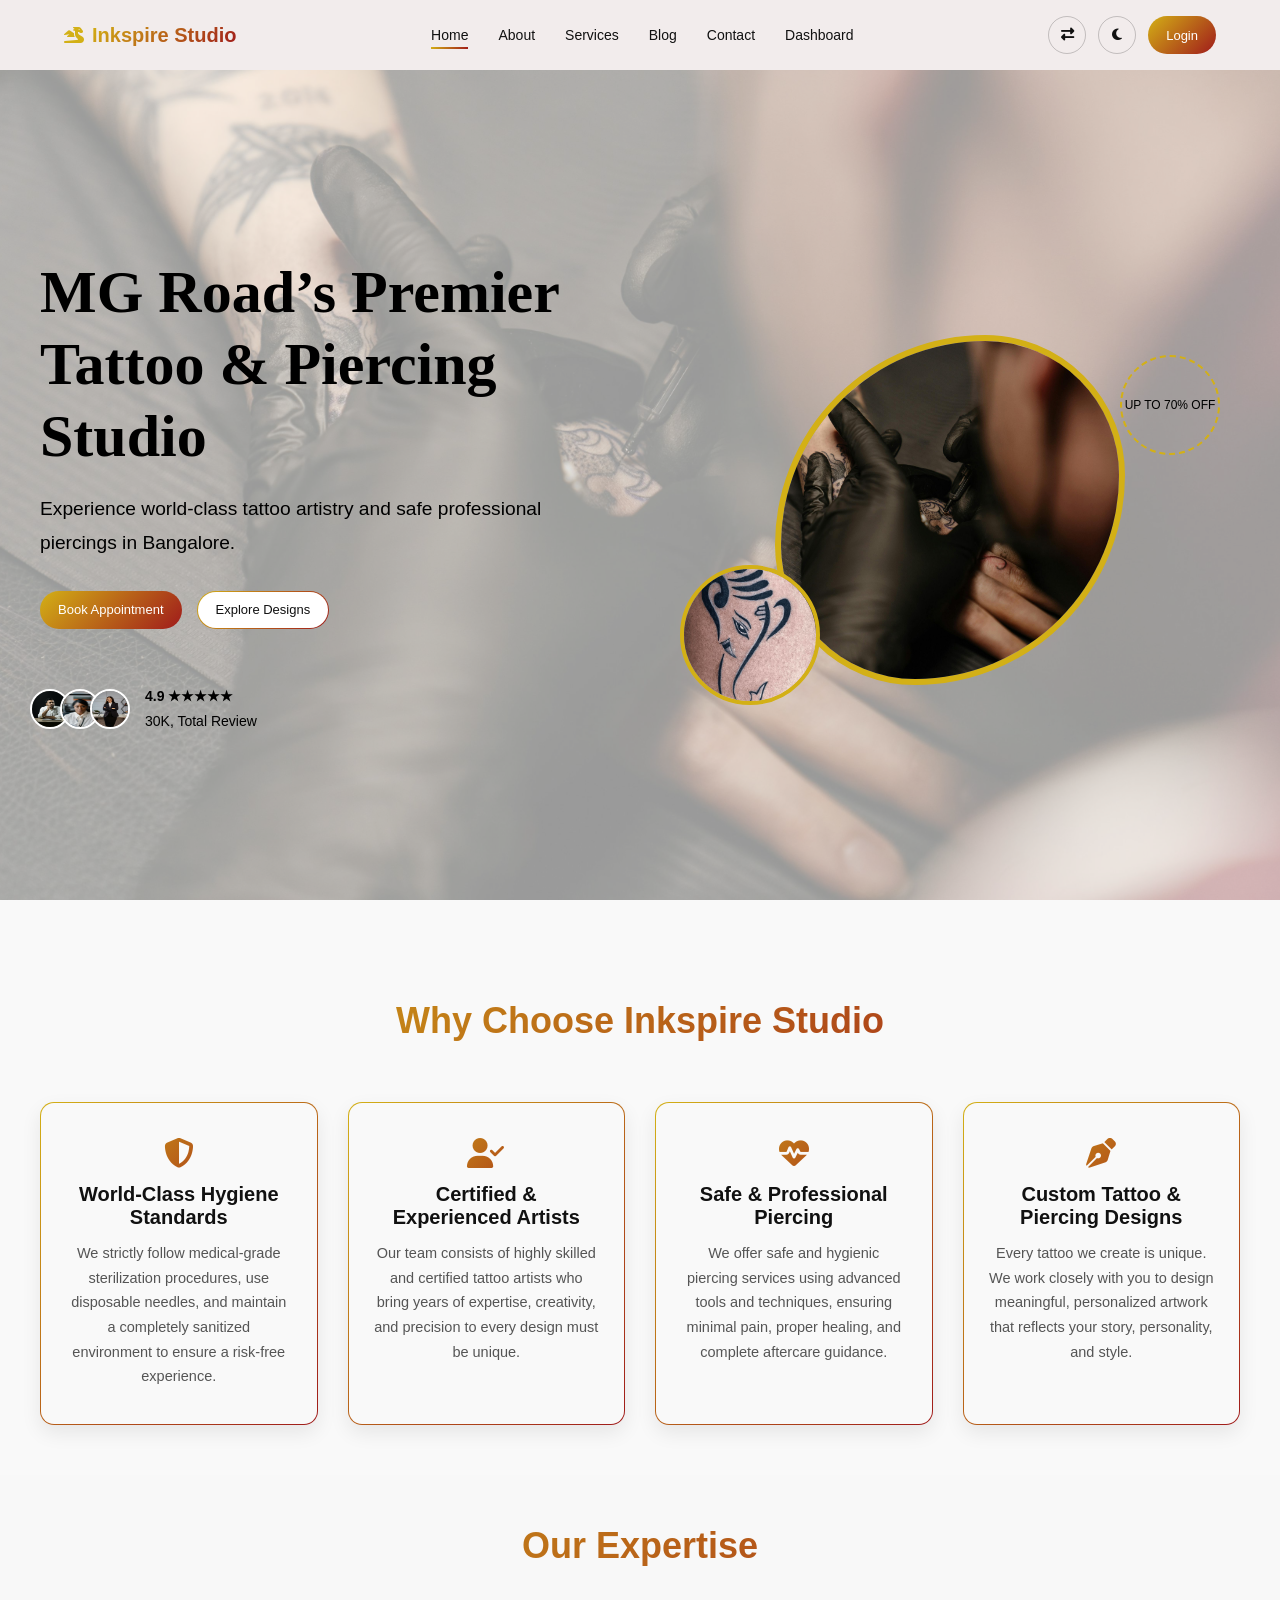
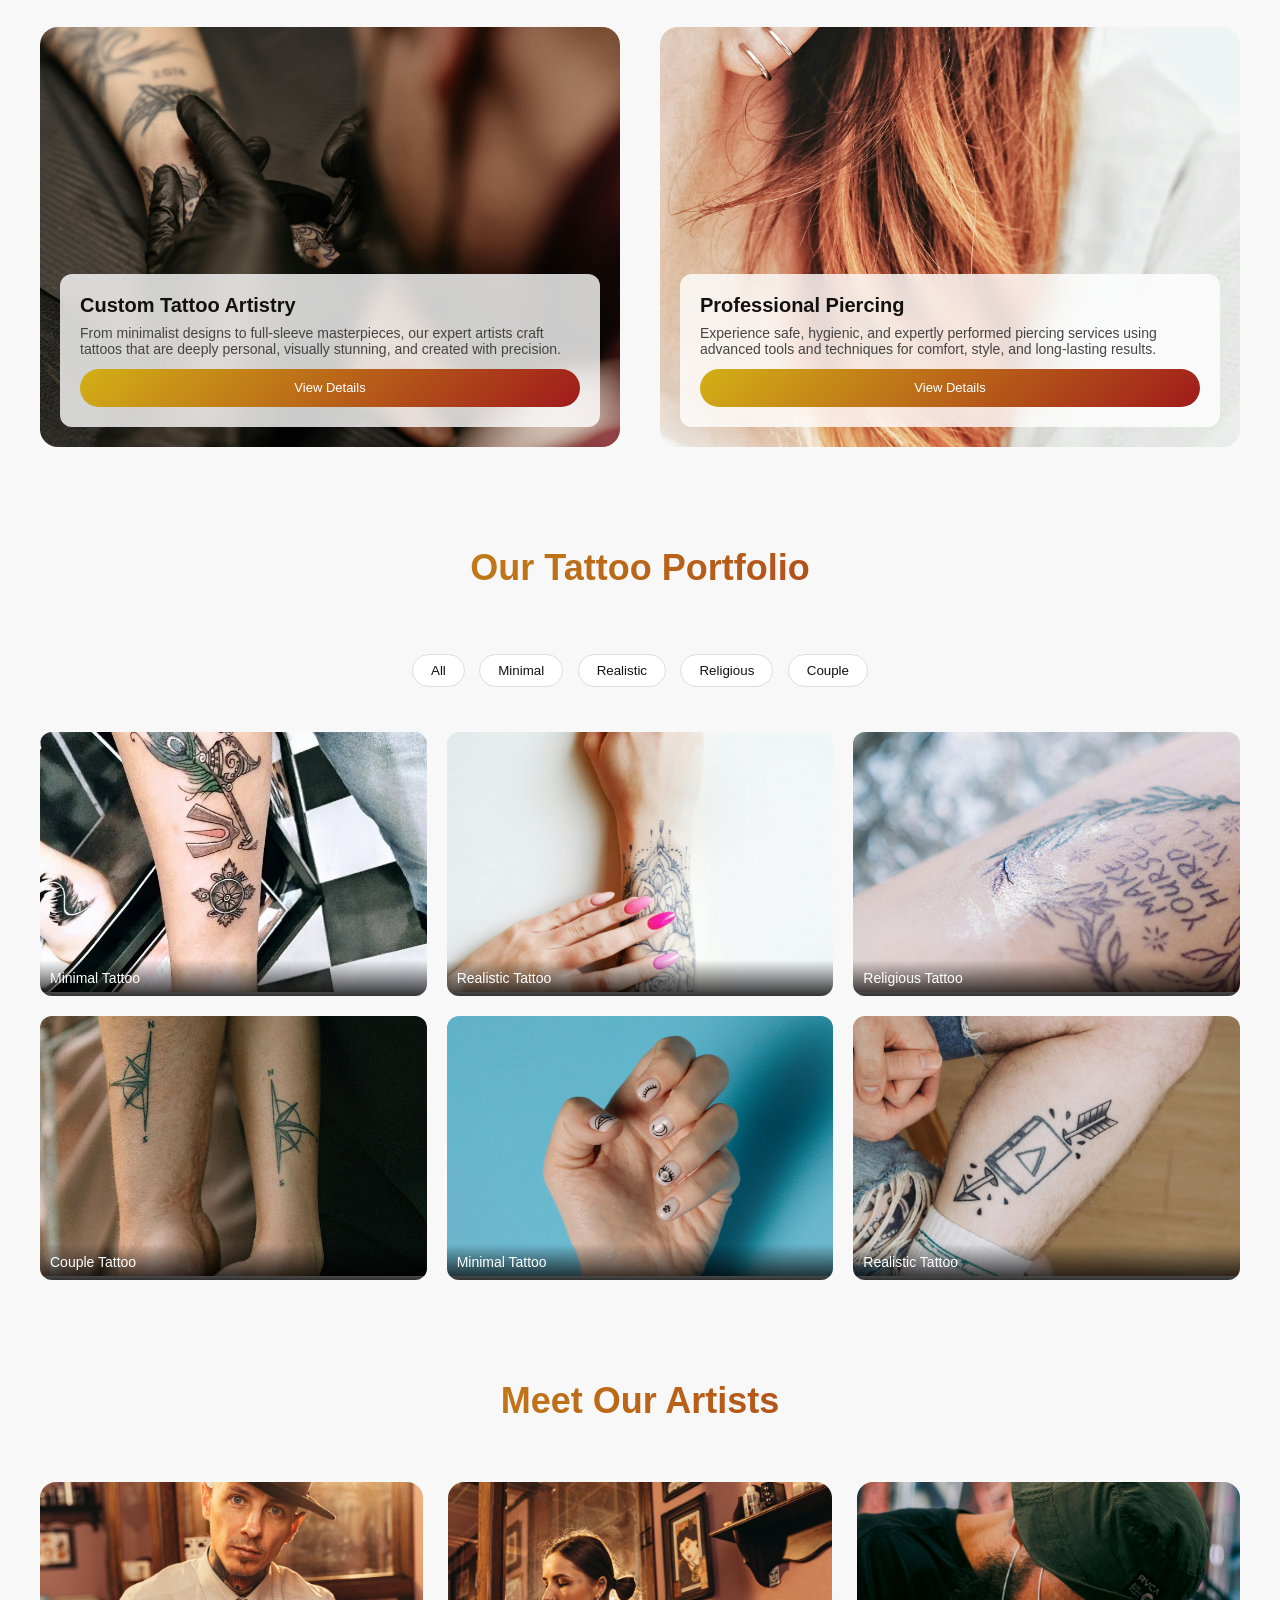
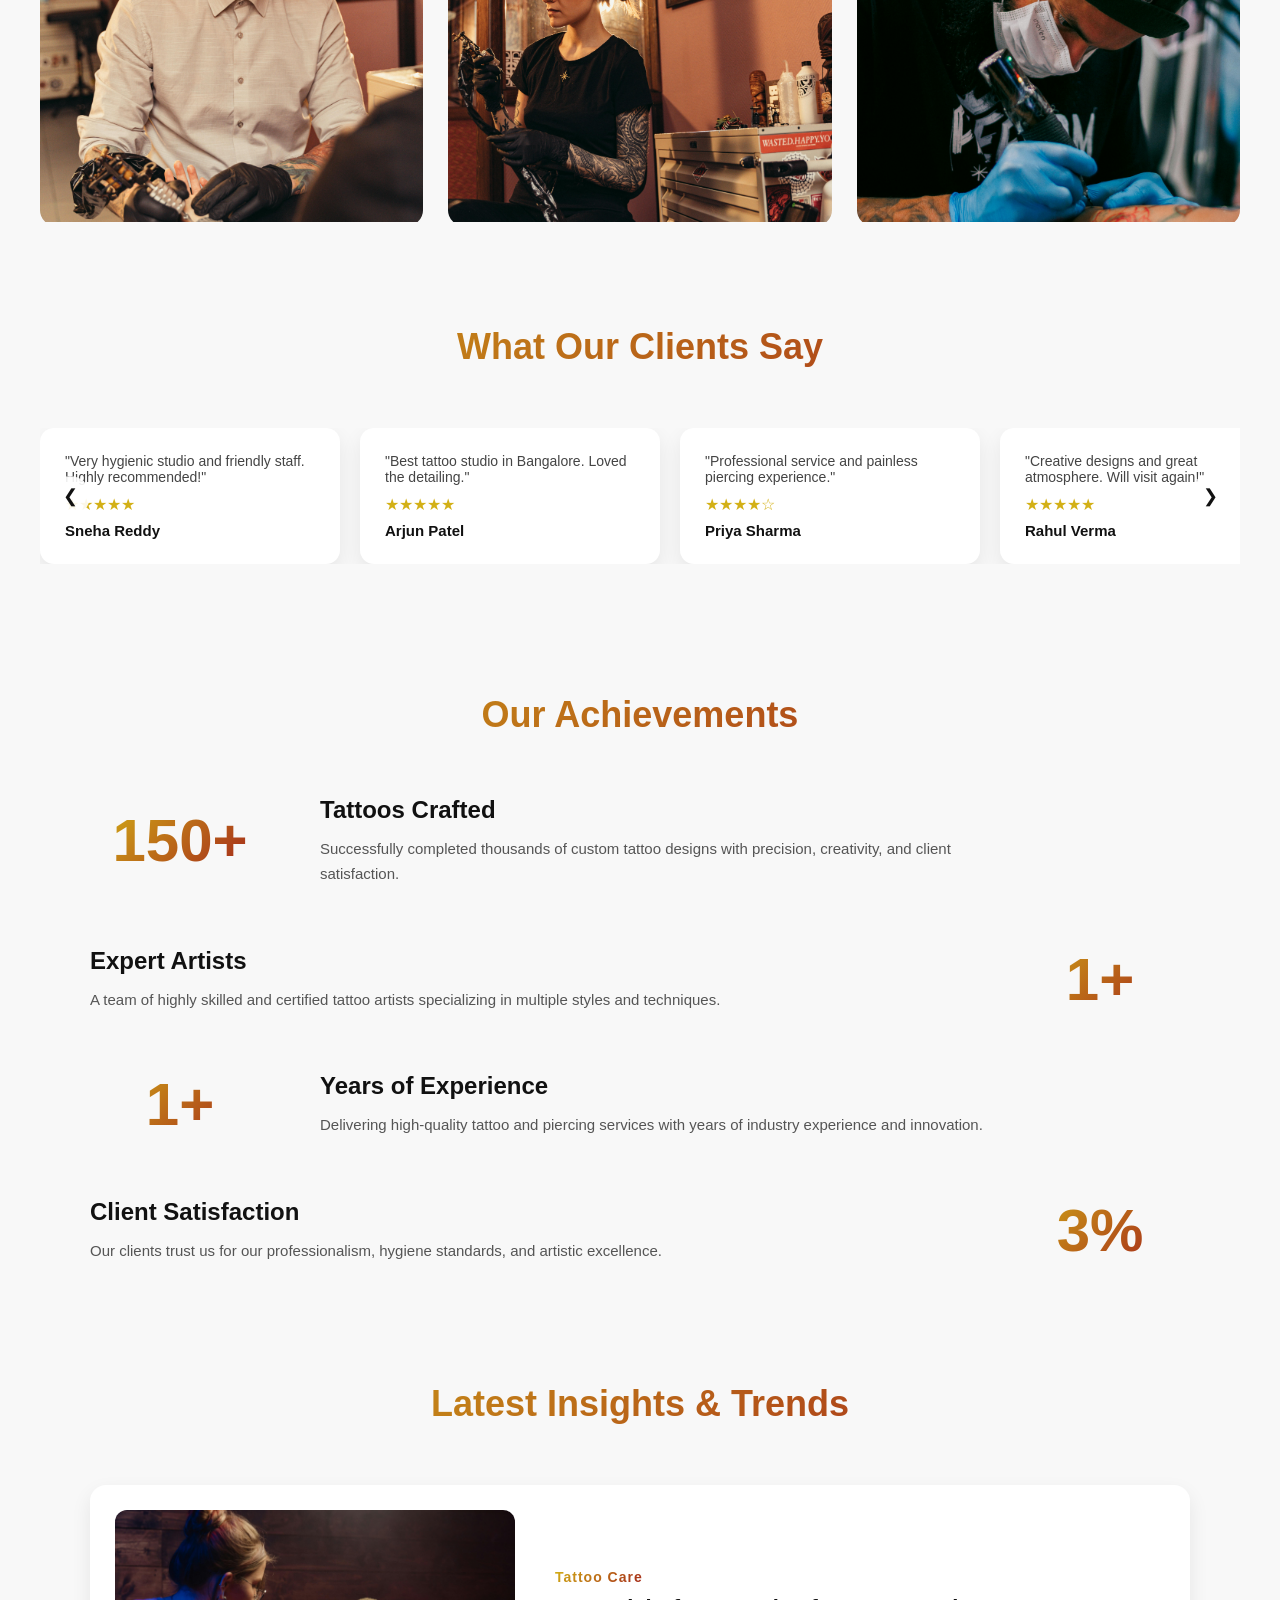
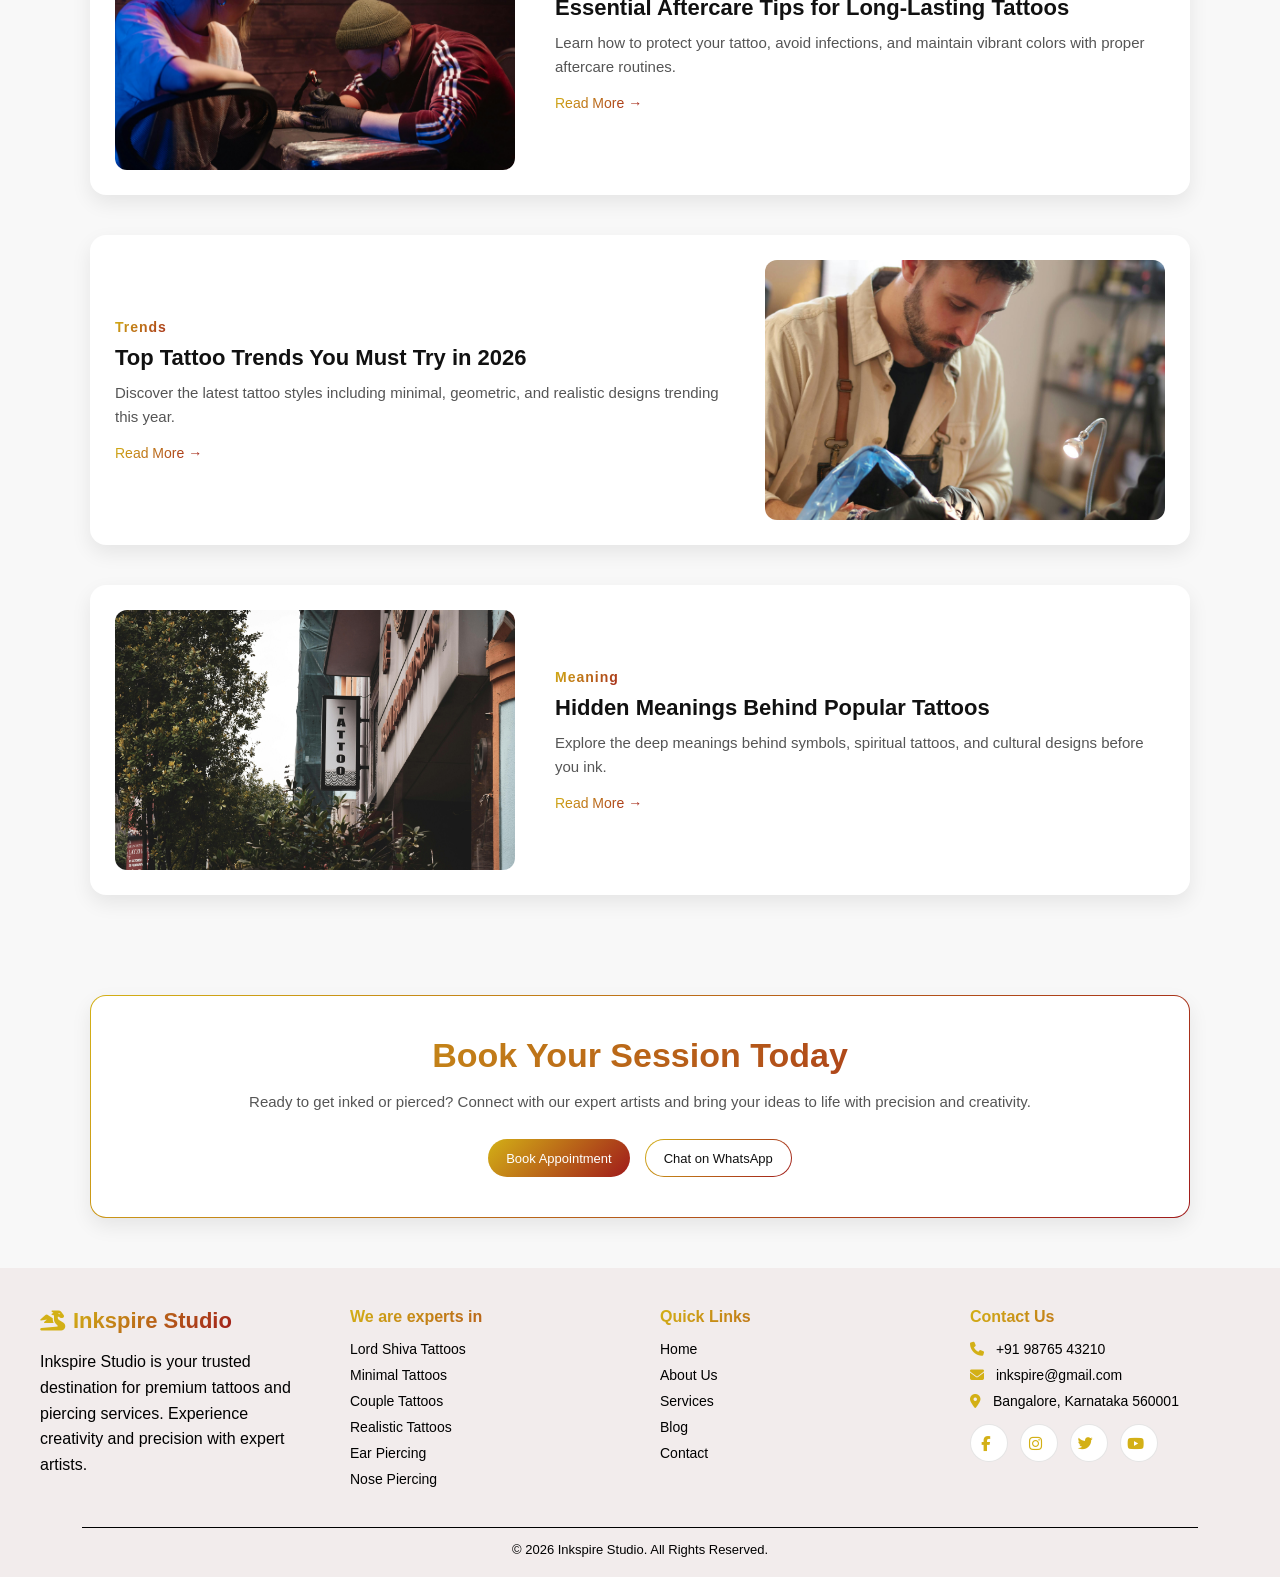
==== commit e9a23ca3: "Updated something" ====
--- a/index.html
+++ b/index.html
@@ -615,6 +615,8 @@
         </div>
 
         <div class="blog-content">
+          
+
           <span class="blog-tag">Meaning</span>
           <h3>Hidden Meanings Behind Popular Tattoos</h3>
           <p>
--- a/css/header.css
+++ b/css/header.css
@@ -215,11 +215,12 @@
 }
 
 
-.btn.primary{
+.btn.primary{ 
   background:linear-gradient(135deg,var(--primary),var(--secondary));
-  color:#fff;
-}
-
+   color:#fff; 
+  }
+
+  
 .btn.primary:hover{
   transform:translateY(-1px);
   box-shadow:0 4px 12px rgba(0,0,0,0.2);
--- a/index.css
+++ b/index.css
@@ -469,6 +469,7 @@
   font-size:14.5px;
   line-height:1.7;
   color:#ccc;
+text-align: center;
 }
 
 
@@ -1297,9 +1298,7 @@
 }
 
 
-.blog-item:hover{
-  transform:translateY(-5px);
-}
+
 
 
 .blog-item.reverse{
@@ -1332,16 +1331,19 @@
   flex:1;
 }
 
-
 .blog-tag{
   display:inline-block;
-  margin-bottom:10px;
-  padding:5px 14px;
-  border-radius:20px;
-  font-size:12px;
-
-  background:linear-gradient(135deg,#d3b016,#a01b1b);
-  color:#fff;
+  position:relative;
+  font-size:14px;
+  font-weight:600;
+  letter-spacing:1px;
+  color:var(--hero-text);
+   background:linear-gradient(135deg,#d3b016,#a01b1b);
+  -webkit-background-clip:text;
+  -webkit-text-fill-color:transparent;
+  background-clip:text;
+
+  padding-bottom: 10px;
 }
 
 
@@ -1359,18 +1361,40 @@
   line-height:1.6;
 }
 
-
 .blog-link{
   text-decoration:none;
   font-size:14px;
   font-weight:500;
+  display:inline-block;
+  position:relative;
+  transition:transform 0.3s ease, letter-spacing 0.3s ease;
 
   background:linear-gradient(135deg,#d3b016,#a01b1b);
   -webkit-background-clip:text;
-   background-clip: text;
+  background-clip:text;
   -webkit-text-fill-color:transparent;
 }
 
+.blog-link::after{
+  content:"";
+  position:absolute;
+  left:0;
+  bottom:-4px;
+  width:0;
+  height:2px;
+  border-radius:10px;
+  transition:0.3s ease;
+  background:linear-gradient(135deg,#d3b016,#a01b1b);
+}
+
+.blog-link:hover{
+  transform:translateX(5px);
+  letter-spacing:1px;
+}
+
+.blog-link:hover::after{
+  width:100%;
+}
 
 body:not(.dark-mode) .blog-content h3{
   color:#111;
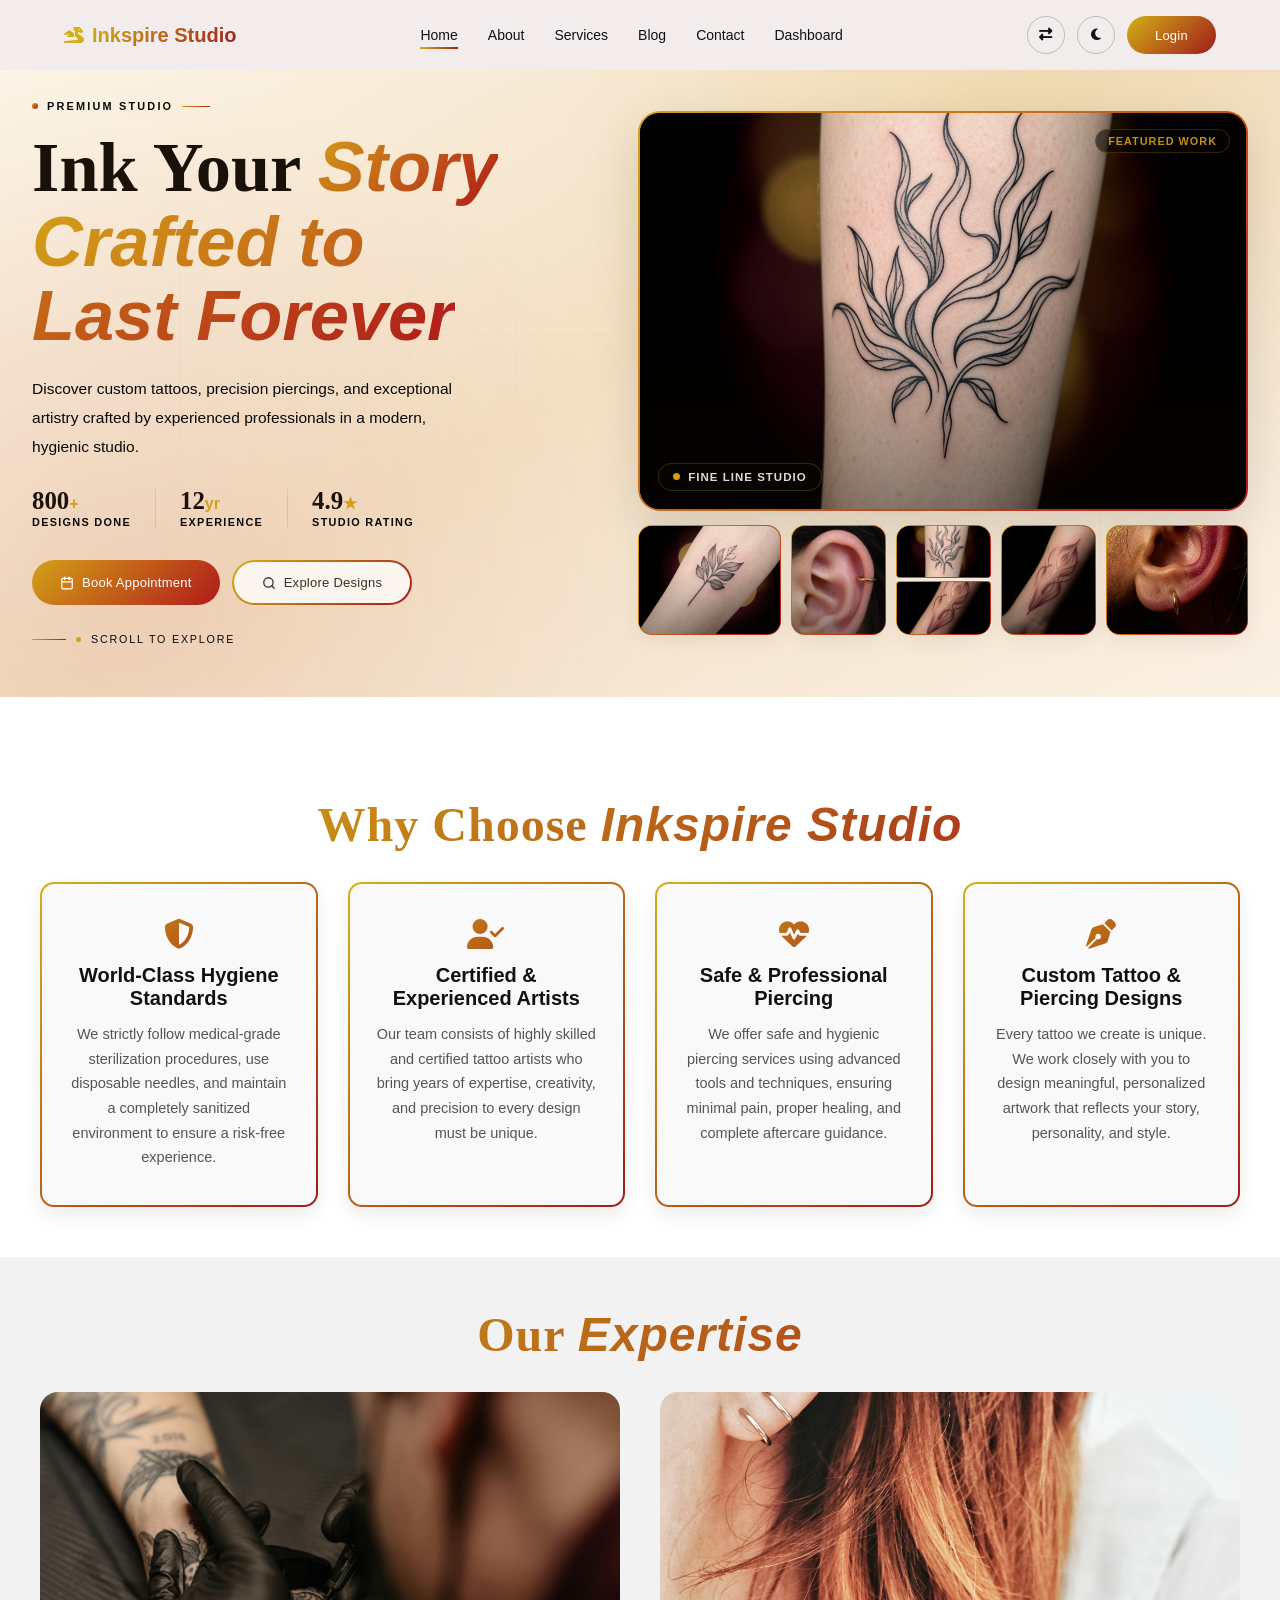
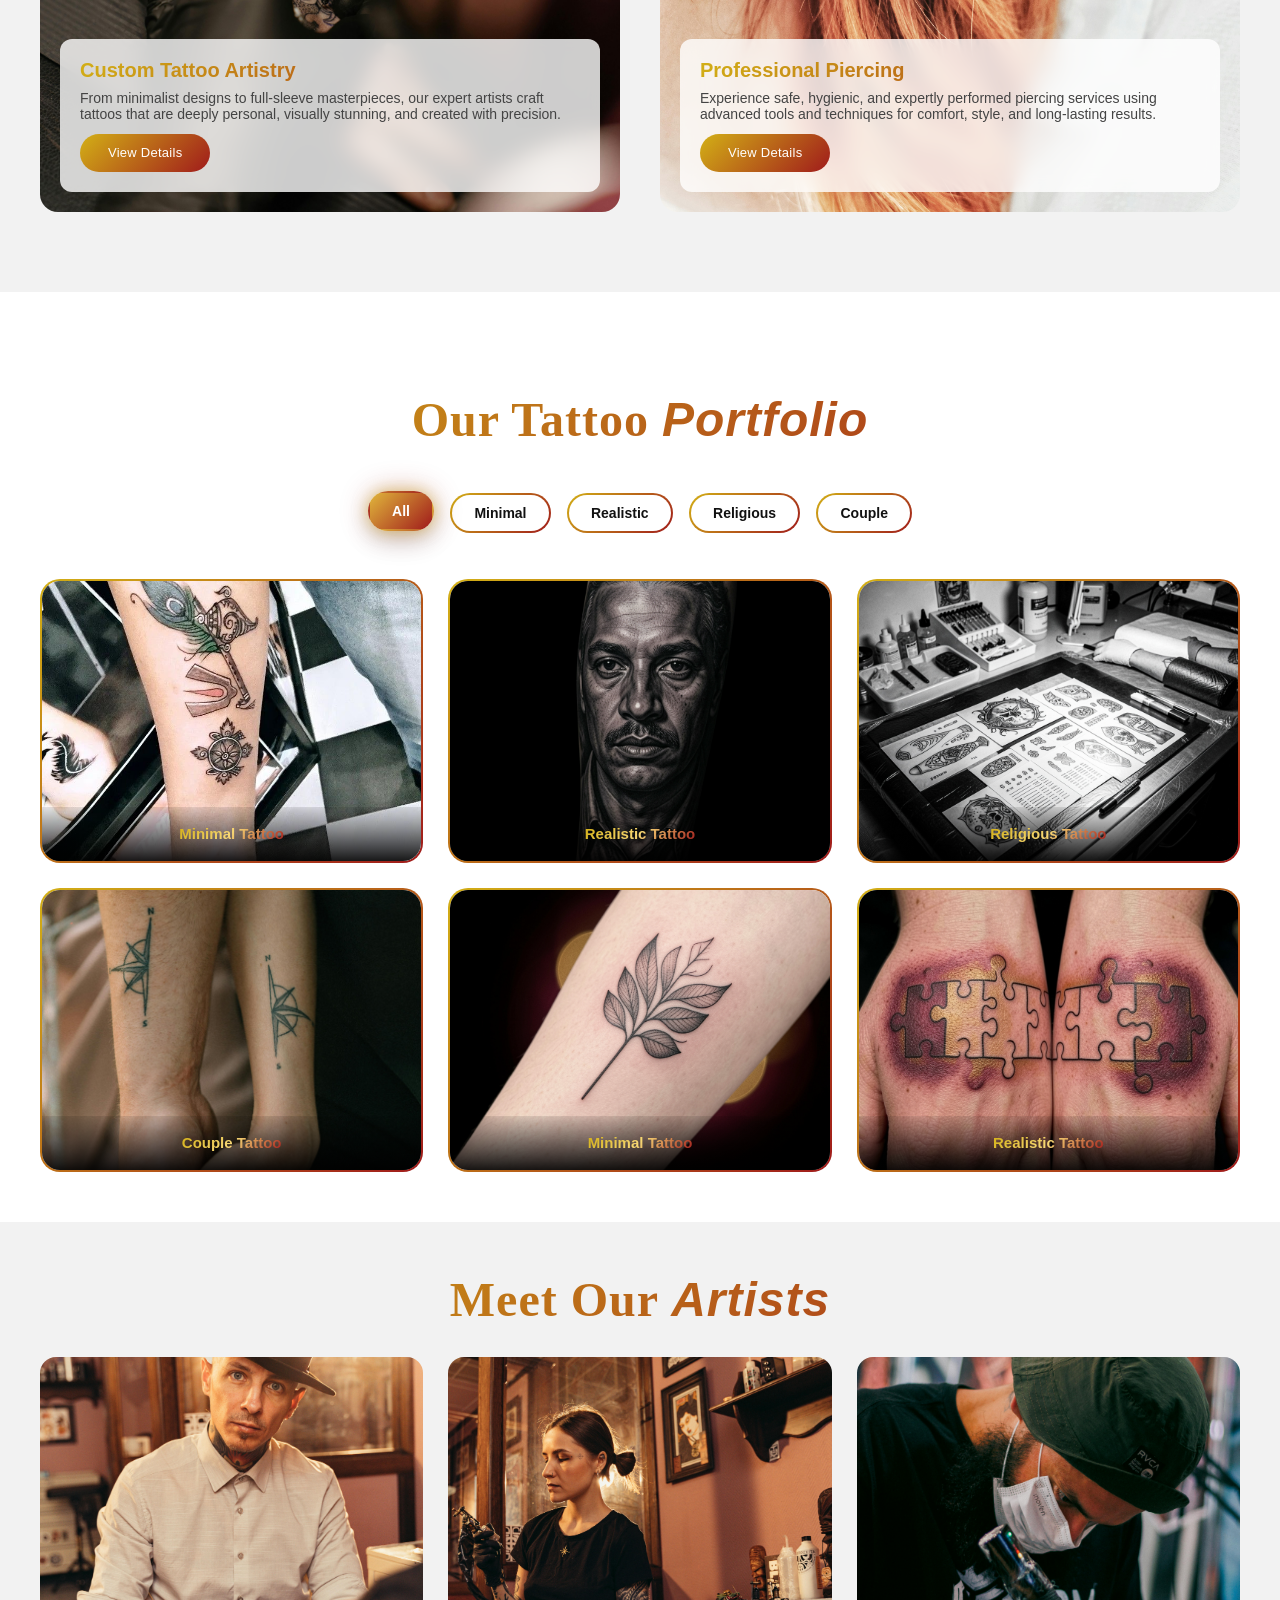
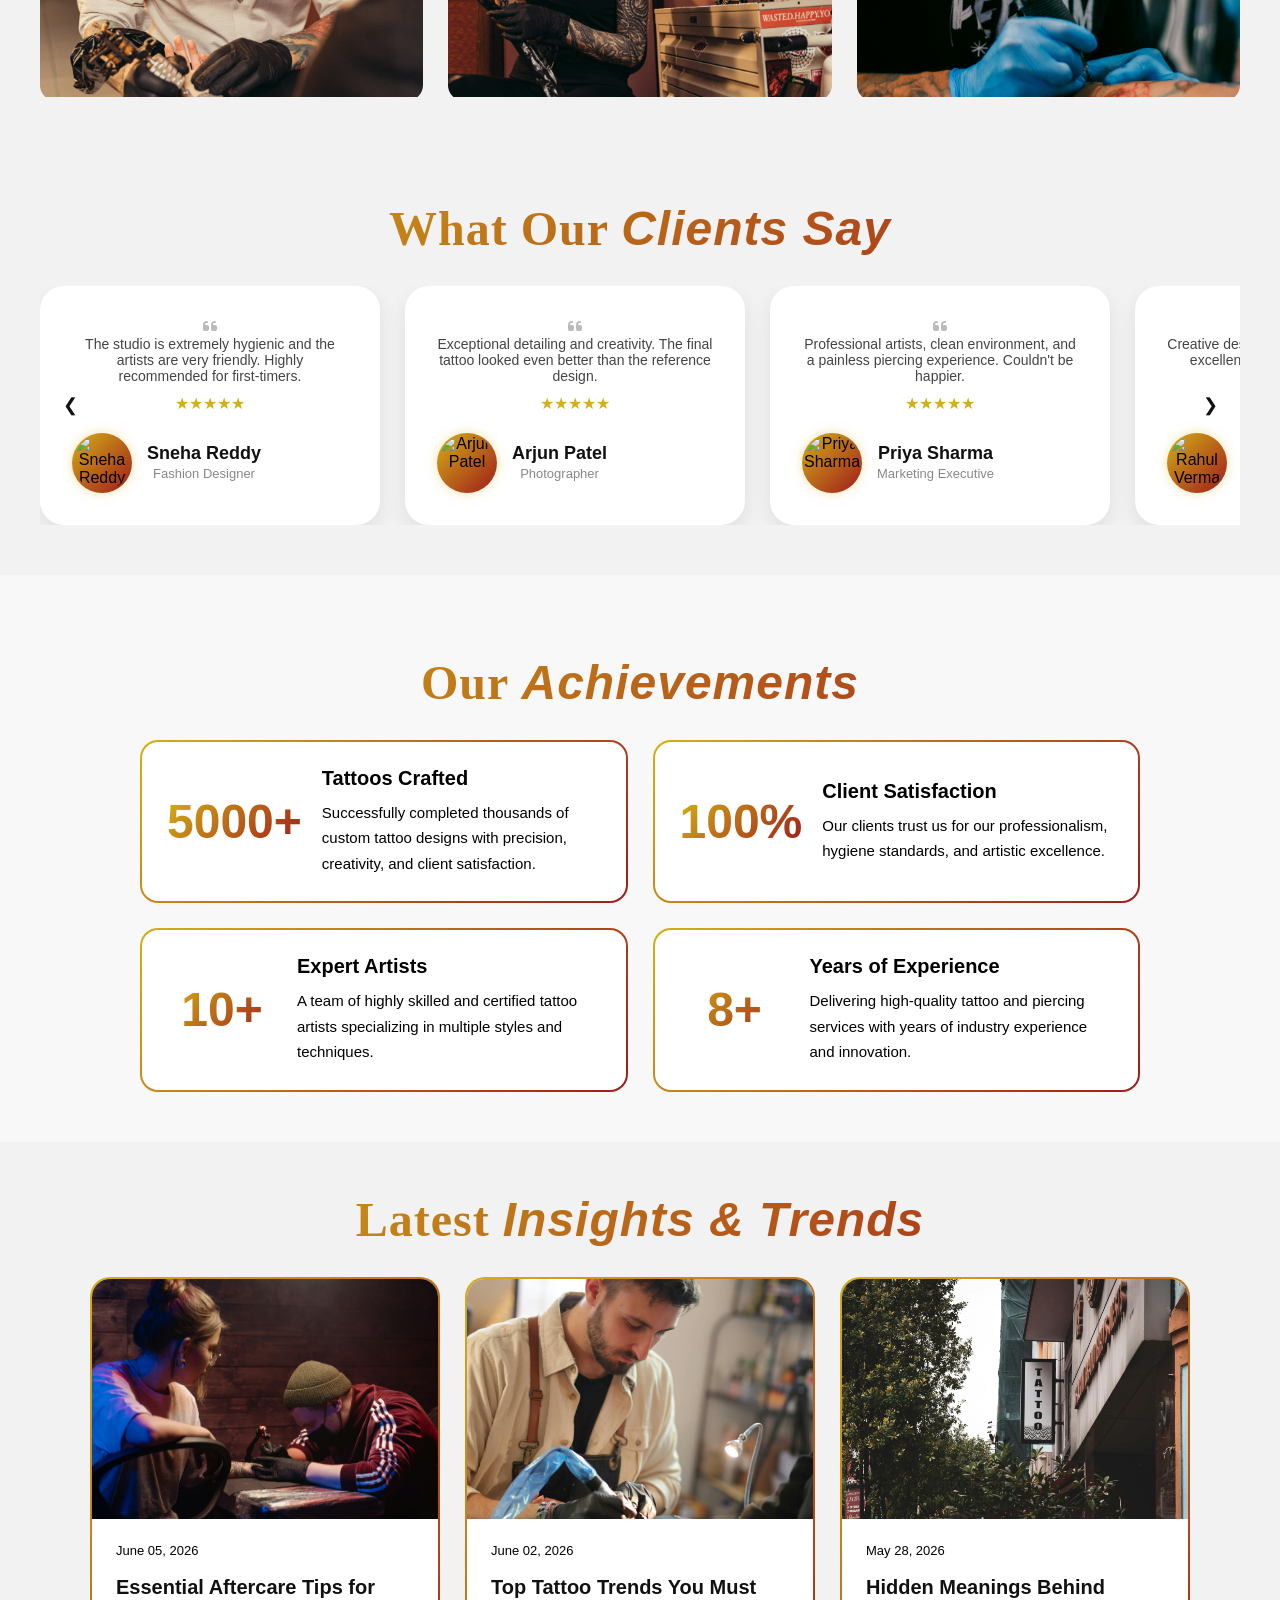
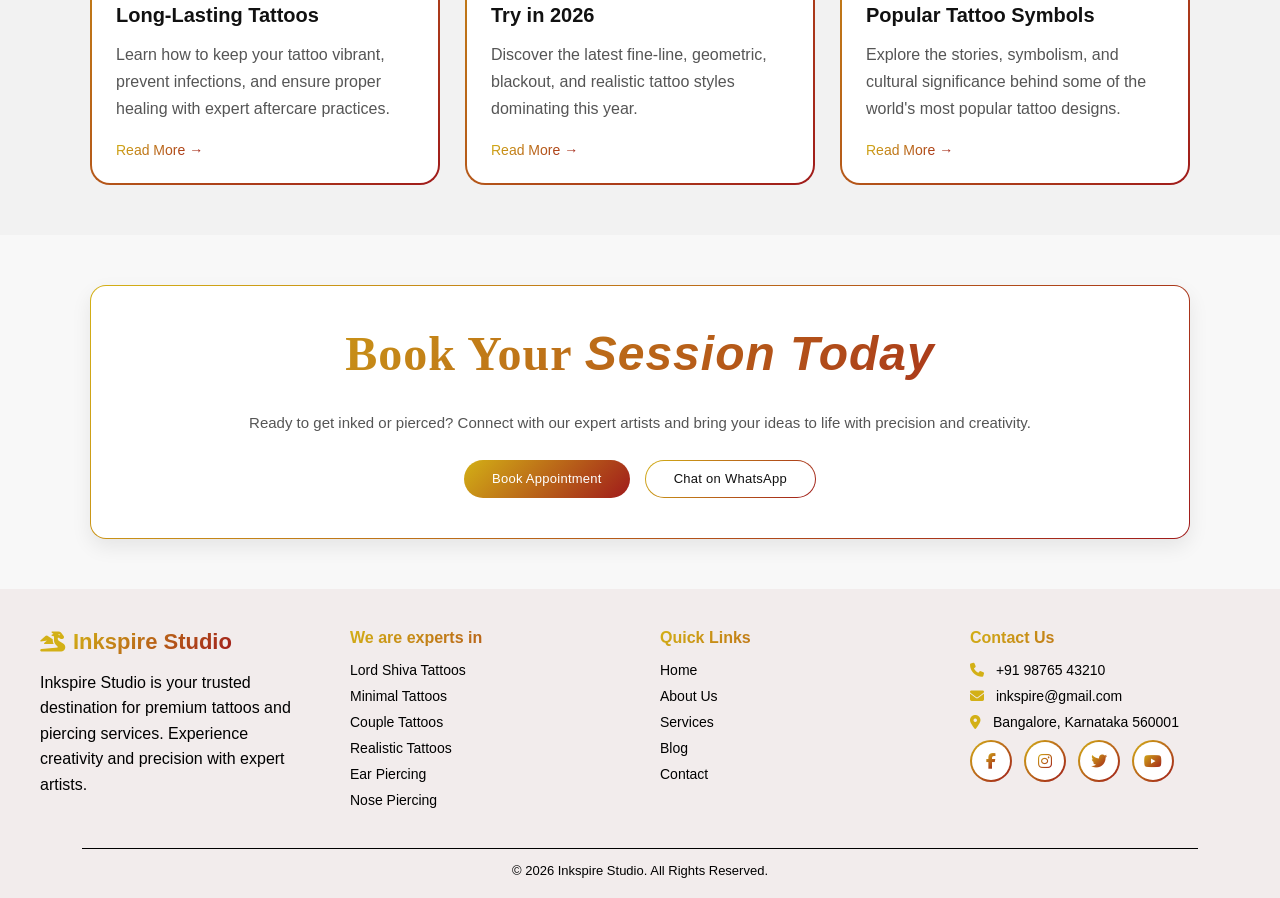
==== commit 527ac9ec: "Updated something" ====
--- a/index.html
+++ b/index.html
@@ -12,69 +12,120 @@
 </head>
 <body>
      <div id="header"></div>
-<section class="hero">
-
-  <div class="hero-overlay"></div>
-
-  <div class="hero-container">
-
-    
-    <div class="hero-left">
-      <h1>
-        MG Road’s Premier Tattoo & Piercing Studio
+
+<section class="hero-section">
+  <div class="h-deco h-dv1"></div>
+  <div class="h-deco h-dv2"></div>
+  <div class="h-deco h-dh1"></div>
+  <div class="h-bgnum">INK</div>
+
+ 
+
+  <div class="h-container">
+
+    <div class="h-left">
+      <div class="h-eyebrow">
+        <span class="dot"></span>
+        Premium Studio
+      </div>
+
+      <h1 class="h-title">
+        Ink Your <span class="grad">Story</span><br>
+        <span class="stroke">Crafted to<br><em style="-webkit-text-fill-color:inherit;">Last Forever</em></span>
       </h1>
 
-      <p>
-        Experience world-class tattoo artistry and safe professional piercings in Bangalore.
+      <p class="h-desc">
+        Discover custom tattoos, precision piercings, and exceptional artistry crafted by experienced professionals in a modern, hygienic studio.
       </p>
 
-      <div class="hero-buttons">
-        <a href="#" class="btn primary">Book Appointment</a>
-        <a href="services.html" class="btn secondary">Explore Designs</a>
-      </div>
-
+      <div class="h-stats">
+        <div class="h-stat">
+          <div class="h-stat-val">800<span>+</span></div>
+          <div class="h-stat-lbl">Designs Done</div>
+        </div>
+        <div class="h-stat">
+          <div class="h-stat-val">12<span>yr</span></div>
+          <div class="h-stat-lbl">Experience</div>
+        </div>
+        <div class="h-stat">
+          <div class="h-stat-val">4.9<span>★</span></div>
+          <div class="h-stat-lbl">Studio Rating</div>
+        </div>
+      </div>
+
+      <div class="h-btns">
+        <a href="#" class="btn-primary">
+          <svg width="14" height="14" viewBox="0 0 24 24" fill="none" stroke="currentColor" stroke-width="2.2" stroke-linecap="round" stroke-linejoin="round" aria-hidden="true"><rect x="3" y="4" width="18" height="18" rx="2"/><line x1="16" y1="2" x2="16" y2="6"/><line x1="8" y1="2" x2="8" y2="6"/><line x1="3" y1="10" x2="21" y2="10"/></svg>
+          Book Appointment
+        </a>
+        <a href="#" class="btn-secondary">
+          <svg width="14" height="14" viewBox="0 0 24 24" fill="none" stroke="currentColor" stroke-width="2.2" stroke-linecap="round" stroke-linejoin="round" aria-hidden="true"><circle cx="11" cy="11" r="8"/><line x1="21" y1="21" x2="16.65" y2="16.65"/></svg>
+          Explore Designs
+        </a>
+      </div>
+
+      <div class="h-scroll">
+        <div class="h-scroll-line"></div>
+        <div class="h-scroll-dot"></div>
+        <span>Scroll to explore</span>
+      </div>
+    </div>
+
+    <div class="h-right">
+      <div class="h-main-img">
+        <img src="../Images/magnific_closeup-minimalist-black-_74uoSjbJAL.png" alt="Studio hero tattoo artwork" onerror="this.parentElement.style.background='linear-gradient(135deg,#1a1208,#2d1e0c)';this.style.display='none'">
+        <div class="img-overlay"></div>
+        <div class="img-badge">
+          <div class="ib-dot"></div>
+          <span class="ib-text">Fine Line Studio</span>
+        </div>
+        <div style="position:absolute;top:16px;right:16px;background:rgba(10,6,2,.55);border:1px solid rgba(212,160,23,.22);border-radius:20px;padding:5px 12px;font-size:.68rem;font-weight:600;letter-spacing:1px;text-transform:uppercase;color:rgba(212,160,23,.9);">
+          Featured Work
+        </div>
+      </div>
+ <div class="h-bottom-gallery">
+
+        <div class="bg-slot">
+          <img src="../Images/magnific_closeup-minimalist-black-_XtiUp0lBfo.png" alt="Minimalist tattoo" onerror="this.parentElement.style.background='linear-gradient(135deg,#231608,#1a1005)'">
+          <div class="slot-overlay"></div>
+        </div>
+
+        <div class="bg-slot">
+          <img src="../Images/magnific_helix-piercing-with-tiny-_LUmMjmMswO.png" alt="Helix piercing" onerror="this.parentElement.style.background='linear-gradient(135deg,#180d0d,#2a1010)'">
+          <div class="slot-overlay"></div>
+        </div>
+
+        <div class="bg-slot split">
+          <div class="split-half">
+            <img src="../Images/magnific_closeup-minimalist-black-_74uoSjbJAL.png" alt="Top split image" onerror="this.style.display='none';this.parentElement.style.background='linear-gradient(135deg,#1a1208,#251808)'">
+          </div>
+          <div class="split-half">
+            <img src="../Images/magnific_professional-tattoo-photo_Piqms0242C.png" alt="Bottom split image" onerror="this.style.display='none';this.parentElement.style.background='linear-gradient(135deg,#180d0d,#200e0e)'">
+          </div>
+        </div>
+
+        <div class="bg-slot">
+          <img src="../Images/magnific_professional-tattoo-photo_Piqms0242C.png" alt="Professional tattoo" onerror="this.parentElement.style.background='linear-gradient(135deg,#180a08,#2a1208)'">
+          <div class="slot-overlay"></div>
+        </div>
+
+        <div class="bg-slot">
+          <img src="../Images/magnific_helix-piercing-with-tiny-_TeOx0OHVNR.png" alt="Helix piercing detail" onerror="this.parentElement.style.background='linear-gradient(135deg,#201308,#180e05)'">
+          <div class="slot-overlay"></div>
+        </div>
+
+      </div>
       
-      <div class="hero-review">
-        <div class="avatars">
-          <img src="../Images/user1.jpg">
-          <img src="../Images/user2.jpg">
-          <img src="../Images/user3.jpg">
-        </div>
-        <p><strong>4.9 ★★★★★</strong><br>30K, Total Review</p>
-      </div>
-    </div>
-
-    
-    <div class="hero-right">
-
-      <div class="shape-main">
-        <img src="../Images/tattoo.jpg" alt="">
-      </div>
-
-      <div class="shape-small">
-        <img src="../Images/tattoo2.jpg" alt="">
-      </div>
-
-      <div class="discount-badge">
-        <span>UP TO 70% OFF</span>
-      </div>
-
-    </div>
-
-  </div>
-
+    </div>
+
+  </div>
+ 
 </section>
-<script>
-  document.querySelector(".btn.primary").addEventListener("click", function(e){
-  e.preventDefault();
-  window.open("https://wa.me/919876543210", "_blank");
-});
-</script>
 <section class="why">
 
   <div class="why-container">
 
-    <h2 class="section-title">Why Choose Inkspire Studio</h2>
+    <h2 class="section-title">Why Choose <em>Inkspire Studio</em></h2>
 
     <div class="why-grid">
 
@@ -123,7 +174,7 @@
 
   <div class="services-container">
 
-    <h2 class="section-title">Our Expertise</h2>
+    <h2 class="section-title">Our <em>Expertise</em></h2>
 
     <div class="services-grid">
 
@@ -165,9 +216,10 @@
 
   <div class="gallery-container">
 
-    <h2 class="section-title">Our Tattoo Portfolio</h2>
-
-    
+    <h2 class="section-title">
+      Our Tattoo <em>Portfolio</em>
+    </h2>
+
     <div class="gallery-filters">
       <button class="filter-btn active" data-filter="all">All</button>
       <button class="filter-btn" data-filter="minimal">Minimal</button>
@@ -176,37 +228,48 @@
       <button class="filter-btn" data-filter="couple">Couple</button>
     </div>
 
-    
     <div class="gallery-grid">
 
       <div class="gallery-item minimal">
-        <img src="../Images/tattoo3.jpg">
-        <div class="gallery-overlay">Minimal Tattoo</div>
+        <img src="../Images/tattoo3.jpg" alt="">
+        <div class="gallery-overlay">
+          <span>Minimal Tattoo</span>
+        </div>
       </div>
 
       <div class="gallery-item realistic">
-        <img src="../Images/style6.jpg">
-        <div class="gallery-overlay">Realistic Tattoo</div>
+        <img src="../Images/magnific_hyperrealistic-black-and-_swhd9TNl8e.png" alt="">
+        <div class="gallery-overlay">
+          <span>Realistic Tattoo</span>
+        </div>
       </div>
 
       <div class="gallery-item religious">
-        <img src="../Images/religious.jpg">
-        <div class="gallery-overlay">Religious Tattoo</div>
+        <img src="../Images/magnific_professional-tattoo-studi_LUmenE6swO.png" alt="">
+        <div class="gallery-overlay">
+          <span>Religious Tattoo</span>
+        </div>
       </div>
 
       <div class="gallery-item couple">
-        <img src="../Images/style3.jpg">
-        <div class="gallery-overlay">Couple Tattoo</div>
+        <img src="../Images/style3.jpg" alt="">
+        <div class="gallery-overlay">
+          <span>Couple Tattoo</span>
+        </div>
       </div>
 
       <div class="gallery-item minimal">
-        <img src="../Images/style5.jpg">
-        <div class="gallery-overlay">Minimal Tattoo</div>
+        <img src="../Images/magnific_closeup-minimalist-black-_XtiUp0lBfo.png" alt="">
+        <div class="gallery-overlay">
+          <span>Minimal Tattoo</span>
+        </div>
       </div>
 
       <div class="gallery-item realistic">
-        <img src="../Images/style2.jpg">
-        <div class="gallery-overlay">Realistic Tattoo</div>
+        <img src="../Images/magnific_puzzle-piece-couple-tatto_DB4SC0apcl.png" alt="">
+        <div class="gallery-overlay">
+          <span>Realistic Tattoo</span>
+        </div>
       </div>
 
     </div>
@@ -249,7 +312,7 @@
 
   <div class="artists-container">
 
-    <h2 class="section-title">Meet Our Artists</h2>
+    <h2 class="section-title">Meet Our <em>Artists</em></h2>
 
     <div class="artists-grid">
 
@@ -315,7 +378,7 @@
 
   <div class="testimonials-container">
 
-    <h2 class="section-title">What Our Clients Say</h2>
+    <h2 class="section-title">What Our <em>Clients Say</em></h2>
 
     <div class="testimonial-slider">
        <button class="slider-btn prev">&#10094;</button>
@@ -323,165 +386,661 @@
 
       <div class="testimonial-track">
 
-        
-        <div class="testimonial-card">
-          <p>"Amazing experience! The artist understood exactly what I wanted."</p>
-          <div class="stars">★★★★★</div>
-          <h4>Rohit Kumar</h4>
-        </div>
-
-        <div class="testimonial-card">
-          <p>"Very hygienic studio and friendly staff. Highly recommended!"</p>
-          <div class="stars">★★★★★</div>
-          <h4>Sneha Reddy</h4>
-        </div>
-
-        <div class="testimonial-card">
-          <p>"Best tattoo studio in Bangalore. Loved the detailing."</p>
-          <div class="stars">★★★★★</div>
-          <h4>Arjun Patel</h4>
-        </div>
-
-        <div class="testimonial-card">
-          <p>"Professional service and painless piercing experience."</p>
-          <div class="stars">★★★★☆</div>
-          <h4>Priya Sharma</h4>
-        </div>
-
-        <div class="testimonial-card">
-          <p>"Creative designs and great atmosphere. Will visit again!"</p>
-          <div class="stars">★★★★★</div>
-          <h4>Rahul Verma</h4>
-        </div>
-
-        <div class="testimonial-card">
-          <p>"Loved my couple tattoo. Perfect execution!"</p>
-          <div class="stars">★★★★★</div>
-          <h4>Anjali & Kiran</h4>
-        </div>
-
-        <div class="testimonial-card">
-          <p>"Clean, safe, and very professional artists."</p>
-          <div class="stars">★★★★☆</div>
-          <h4>Vikram Singh</h4>
-        </div>
-
-        <div class="testimonial-card">
-          <p>"Highly skilled artists with amazing creativity."</p>
-          <div class="stars">★★★★★</div>
-          <h4>Megha Nair</h4>
-        </div>
-
-         <div class="testimonial-card">
-          <p>"Amazing experience! The artist understood exactly what I wanted."</p>
-          <div class="stars">★★★★★</div>
-          <h4>Rohit Kumar</h4>
-        </div>
-
-        <div class="testimonial-card">
-          <p>"Very hygienic studio and friendly staff. Highly recommended!"</p>
-          <div class="stars">★★★★★</div>
-          <h4>Sneha Reddy</h4>
-        </div>
-
-        <div class="testimonial-card">
-          <p>"Best tattoo studio in Bangalore. Loved the detailing."</p>
-          <div class="stars">★★★★★</div>
-          <h4>Arjun Patel</h4>
-        </div>
-
-        <div class="testimonial-card">
-          <p>"Professional service and painless piercing experience."</p>
-          <div class="stars">★★★★☆</div>
-          <h4>Priya Sharma</h4>
-        </div>
-
-        <div class="testimonial-card">
-          <p>"Creative designs and great atmosphere. Will visit again!"</p>
-          <div class="stars">★★★★★</div>
-          <h4>Rahul Verma</h4>
-        </div>
-
-        <div class="testimonial-card">
-          <p>"Loved my couple tattoo. Perfect execution!"</p>
-          <div class="stars">★★★★★</div>
-          <h4>Anjali & Kiran</h4>
-        </div>
-
-        <div class="testimonial-card">
-          <p>"Clean, safe, and very professional artists."</p>
-          <div class="stars">★★★★☆</div>
-          <h4>Vikram Singh</h4>
-        </div>
-
-        <div class="testimonial-card">
-          <p>"Highly skilled artists with amazing creativity."</p>
-          <div class="stars">★★★★★</div>
-          <h4>Megha Nair</h4>
-        </div>
-
-      </div>
-
-    </div>
-
-  </div>
-
-</section>
+
+  <div class="testimonial-card">
+
+  <div class="quote-icon">
+    <i class="fas fa-quote-left"></i>
+  </div>
+
+  <p>
+    Amazing experience! The artist understood exactly what I wanted and transformed my idea into a masterpiece.
+  </p>
+
+  <div class="stars">★★★★★</div>
+
+  <div class="client-info">
+    <img src="https://i.pravatar.cc/150?img=11" alt="Rohit Kumar">
+    <div>
+      <h4>Rohit Kumar</h4>
+      <span>Software Engineer</span>
+    </div>
+  </div>
+
+</div>
+
+
+<div class="testimonial-card">
+
+  <div class="quote-icon">
+    <i class="fas fa-quote-left"></i>
+  </div>
+
+  <p>
+    The studio is extremely hygienic and the artists are very friendly. Highly recommended for first-timers.
+  </p>
+
+  <div class="stars">★★★★★</div>
+
+  <div class="client-info">
+    <img src="https://i.pravatar.cc/150?img=32" alt="Sneha Reddy">
+    <div>
+      <h4>Sneha Reddy</h4>
+      <span>Fashion Designer</span>
+    </div>
+  </div>
+
+</div>
+
+
+<div class="testimonial-card">
+
+  <div class="quote-icon">
+    <i class="fas fa-quote-left"></i>
+  </div>
+
+  <p>
+    Exceptional detailing and creativity. The final tattoo looked even better than the reference design.
+  </p>
+
+  <div class="stars">★★★★★</div>
+
+  <div class="client-info">
+    <img src="https://i.pravatar.cc/150?img=15" alt="Arjun Patel">
+    <div>
+      <h4>Arjun Patel</h4>
+      <span>Photographer</span>
+    </div>
+  </div>
+
+</div>
+
+
+<div class="testimonial-card">
+
+  <div class="quote-icon">
+    <i class="fas fa-quote-left"></i>
+  </div>
+
+  <p>
+    Professional artists, clean environment, and a painless piercing experience. Couldn't be happier.
+  </p>
+
+  <div class="stars">★★★★★</div>
+
+  <div class="client-info">
+    <img src="https://i.pravatar.cc/150?img=47" alt="Priya Sharma">
+    <div>
+      <h4>Priya Sharma</h4>
+      <span>Marketing Executive</span>
+    </div>
+  </div>
+
+</div>
+
+
+<div class="testimonial-card">
+
+  <div class="quote-icon">
+    <i class="fas fa-quote-left"></i>
+  </div>
+
+  <p>
+    Creative designs, premium atmosphere, and excellent customer service. Definitely coming back again.
+  </p>
+
+  <div class="stars">★★★★★</div>
+
+  <div class="client-info">
+    <img src="https://i.pravatar.cc/150?img=22" alt="Rahul Verma">
+    <div>
+      <h4>Rahul Verma</h4>
+      <span>Entrepreneur</span>
+    </div>
+  </div>
+
+</div>
+
+
+<div class="testimonial-card">
+
+  <div class="quote-icon">
+    <i class="fas fa-quote-left"></i>
+  </div>
+
+  <p>
+    Our couple tattoo turned out beautifully. The artists perfectly captured the meaning behind it.
+  </p>
+
+  <div class="stars">★★★★★</div>
+
+  <div class="client-info">
+    <img src="https://i.pravatar.cc/150?img=56" alt="Anjali & Kiran">
+    <div>
+      <h4>Anjali & Kiran</h4>
+      <span>Happy Clients</span>
+    </div>
+  </div>
+
+</div>
+<div class="testimonial-card">
+
+  <div class="quote-icon">
+    <i class="fas fa-quote-left"></i>
+  </div>
+
+  <p>
+    Amazing experience! The artist understood exactly what I wanted and transformed my idea into a masterpiece.
+  </p>
+
+  <div class="stars">★★★★★</div>
+
+  <div class="client-info">
+    <img src="https://i.pravatar.cc/150?img=11" alt="Rohit Kumar">
+    <div>
+      <h4>Rohit Kumar</h4>
+      <span>Software Engineer</span>
+    </div>
+  </div>
+
+</div>
+
+
+<div class="testimonial-card">
+
+  <div class="quote-icon">
+    <i class="fas fa-quote-left"></i>
+  </div>
+
+  <p>
+    The studio is extremely hygienic and the artists are very friendly. Highly recommended for first-timers.
+  </p>
+
+  <div class="stars">★★★★★</div>
+
+  <div class="client-info">
+    <img src="https://i.pravatar.cc/150?img=32" alt="Sneha Reddy">
+    <div>
+      <h4>Sneha Reddy</h4>
+      <span>Fashion Designer</span>
+    </div>
+  </div>
+
+</div>
+
+
+<div class="testimonial-card">
+
+  <div class="quote-icon">
+    <i class="fas fa-quote-left"></i>
+  </div>
+
+  <p>
+    Exceptional detailing and creativity. The final tattoo looked even better than the reference design.
+  </p>
+
+  <div class="stars">★★★★★</div>
+
+  <div class="client-info">
+    <img src="https://i.pravatar.cc/150?img=15" alt="Arjun Patel">
+    <div>
+      <h4>Arjun Patel</h4>
+      <span>Photographer</span>
+    </div>
+  </div>
+
+</div>
+
+
+<div class="testimonial-card">
+
+  <div class="quote-icon">
+    <i class="fas fa-quote-left"></i>
+  </div>
+
+  <p>
+    Professional artists, clean environment, and a painless piercing experience. Couldn't be happier.
+  </p>
+
+  <div class="stars">★★★★★</div>
+
+  <div class="client-info">
+    <img src="https://i.pravatar.cc/150?img=47" alt="Priya Sharma">
+    <div>
+      <h4>Priya Sharma</h4>
+      <span>Marketing Executive</span>
+    </div>
+  </div>
+
+</div>
+
+
+<div class="testimonial-card">
+
+  <div class="quote-icon">
+    <i class="fas fa-quote-left"></i>
+  </div>
+
+  <p>
+    Creative designs, premium atmosphere, and excellent customer service. Definitely coming back again.
+  </p>
+
+  <div class="stars">★★★★★</div>
+
+  <div class="client-info">
+    <img src="https://i.pravatar.cc/150?img=22" alt="Rahul Verma">
+    <div>
+      <h4>Rahul Verma</h4>
+      <span>Entrepreneur</span>
+    </div>
+  </div>
+
+</div>
+
+
+<div class="testimonial-card">
+
+  <div class="quote-icon">
+    <i class="fas fa-quote-left"></i>
+  </div>
+
+  <p>
+    Our couple tattoo turned out beautifully. The artists perfectly captured the meaning behind it.
+  </p>
+
+  <div class="stars">★★★★★</div>
+
+  <div class="client-info">
+    <img src="https://i.pravatar.cc/150?img=56" alt="Anjali & Kiran">
+    <div>
+      <h4>Anjali & Kiran</h4>
+      <span>Happy Clients</span>
+    </div>
+  </div>
+
+</div>
+
+
+  <div class="testimonial-card">
+
+  <div class="quote-icon">
+    <i class="fas fa-quote-left"></i>
+  </div>
+
+  <p>
+    Amazing experience! The artist understood exactly what I wanted and transformed my idea into a masterpiece.
+  </p>
+
+  <div class="stars">★★★★★</div>
+
+  <div class="client-info">
+    <img src="https://i.pravatar.cc/150?img=11" alt="Rohit Kumar">
+    <div>
+      <h4>Rohit Kumar</h4>
+      <span>Software Engineer</span>
+    </div>
+  </div>
+
+</div>
+
+
+<div class="testimonial-card">
+
+  <div class="quote-icon">
+    <i class="fas fa-quote-left"></i>
+  </div>
+
+  <p>
+    The studio is extremely hygienic and the artists are very friendly. Highly recommended for first-timers.
+  </p>
+
+  <div class="stars">★★★★★</div>
+
+  <div class="client-info">
+    <img src="https://i.pravatar.cc/150?img=32" alt="Sneha Reddy">
+    <div>
+      <h4>Sneha Reddy</h4>
+      <span>Fashion Designer</span>
+    </div>
+  </div>
+
+</div>
+
+
+<div class="testimonial-card">
+
+  <div class="quote-icon">
+    <i class="fas fa-quote-left"></i>
+  </div>
+
+  <p>
+    Exceptional detailing and creativity. The final tattoo looked even better than the reference design.
+  </p>
+
+  <div class="stars">★★★★★</div>
+
+  <div class="client-info">
+    <img src="https://i.pravatar.cc/150?img=15" alt="Arjun Patel">
+    <div>
+      <h4>Arjun Patel</h4>
+      <span>Photographer</span>
+    </div>
+  </div>
+
+</div>
+
+
+<div class="testimonial-card">
+
+  <div class="quote-icon">
+    <i class="fas fa-quote-left"></i>
+  </div>
+
+  <p>
+    Professional artists, clean environment, and a painless piercing experience. Couldn't be happier.
+  </p>
+
+  <div class="stars">★★★★★</div>
+
+  <div class="client-info">
+    <img src="https://i.pravatar.cc/150?img=47" alt="Priya Sharma">
+    <div>
+      <h4>Priya Sharma</h4>
+      <span>Marketing Executive</span>
+    </div>
+  </div>
+
+</div>
+
+
+<div class="testimonial-card">
+
+  <div class="quote-icon">
+    <i class="fas fa-quote-left"></i>
+  </div>
+
+  <p>
+    Creative designs, premium atmosphere, and excellent customer service. Definitely coming back again.
+  </p>
+
+  <div class="stars">★★★★★</div>
+
+  <div class="client-info">
+    <img src="https://i.pravatar.cc/150?img=22" alt="Rahul Verma">
+    <div>
+      <h4>Rahul Verma</h4>
+      <span>Entrepreneur</span>
+    </div>
+  </div>
+
+</div>
+
+
+<div class="testimonial-card">
+
+  <div class="quote-icon">
+    <i class="fas fa-quote-left"></i>
+  </div>
+
+  <p>
+    Our couple tattoo turned out beautifully. The artists perfectly captured the meaning behind it.
+  </p>
+
+  <div class="stars">★★★★★</div>
+
+  <div class="client-info">
+    <img src="https://i.pravatar.cc/150?img=56" alt="Anjali & Kiran">
+    <div>
+      <h4>Anjali & Kiran</h4>
+      <span>Happy Clients</span>
+    </div>
+  </div>
+
+</div>
+<div class="testimonial-card">
+
+  <div class="quote-icon">
+    <i class="fas fa-quote-left"></i>
+  </div>
+
+  <p>
+    Amazing experience! The artist understood exactly what I wanted and transformed my idea into a masterpiece.
+  </p>
+
+  <div class="stars">★★★★★</div>
+
+  <div class="client-info">
+    <img src="https://i.pravatar.cc/150?img=11" alt="Rohit Kumar">
+    <div>
+      <h4>Rohit Kumar</h4>
+      <span>Software Engineer</span>
+    </div>
+  </div>
+
+</div>
+
+
+<div class="testimonial-card">
+
+  <div class="quote-icon">
+    <i class="fas fa-quote-left"></i>
+  </div>
+
+  <p>
+    The studio is extremely hygienic and the artists are very friendly. Highly recommended for first-timers.
+  </p>
+
+  <div class="stars">★★★★★</div>
+
+  <div class="client-info">
+    <img src="https://i.pravatar.cc/150?img=32" alt="Sneha Reddy">
+    <div>
+      <h4>Sneha Reddy</h4>
+      <span>Fashion Designer</span>
+    </div>
+  </div>
+
+</div>
+
+
+<div class="testimonial-card">
+
+  <div class="quote-icon">
+    <i class="fas fa-quote-left"></i>
+  </div>
+
+  <p>
+    Exceptional detailing and creativity. The final tattoo looked even better than the reference design.
+  </p>
+
+  <div class="stars">★★★★★</div>
+
+  <div class="client-info">
+    <img src="https://i.pravatar.cc/150?img=15" alt="Arjun Patel">
+    <div>
+      <h4>Arjun Patel</h4>
+      <span>Photographer</span>
+    </div>
+  </div>
+
+</div>
+
+
+<div class="testimonial-card">
+
+  <div class="quote-icon">
+    <i class="fas fa-quote-left"></i>
+  </div>
+
+  <p>
+    Professional artists, clean environment, and a painless piercing experience. Couldn't be happier.
+  </p>
+
+  <div class="stars">★★★★★</div>
+
+  <div class="client-info">
+    <img src="https://i.pravatar.cc/150?img=47" alt="Priya Sharma">
+    <div>
+      <h4>Priya Sharma</h4>
+      <span>Marketing Executive</span>
+    </div>
+  </div>
+
+</div>
+
+
+<div class="testimonial-card">
+
+  <div class="quote-icon">
+    <i class="fas fa-quote-left"></i>
+  </div>
+
+  <p>
+    Creative designs, premium atmosphere, and excellent customer service. Definitely coming back again.
+  </p>
+
+  <div class="stars">★★★★★</div>
+
+  <div class="client-info">
+    <img src="https://i.pravatar.cc/150?img=22" alt="Rahul Verma">
+    <div>
+      <h4>Rahul Verma</h4>
+      <span>Entrepreneur</span>
+    </div>
+  </div>
+
+</div>
+
+
+<div class="testimonial-card">
+
+  <div class="quote-icon">
+    <i class="fas fa-quote-left"></i>
+  </div>
+
+  <p>
+    Our couple tattoo turned out beautifully. The artists perfectly captured the meaning behind it.
+  </p>
+
+  <div class="stars">★★★★★</div>
+
+  <div class="client-info">
+    <img src="https://i.pravatar.cc/150?img=56" alt="Anjali & Kiran">
+    <div>
+      <h4>Anjali & Kiran</h4>
+      <span>Happy Clients</span>
+    </div>
+  </div>
+
+</div>
+      </div>
+
+    </div>
+
+  </div>
+  </section>
+
 <script>
-   const track = document.querySelector(".testimonial-track");
+  const track = document.querySelector(".testimonial-track");
 const cards = document.querySelectorAll(".testimonial-card");
 const nextBtn = document.querySelector(".next");
 const prevBtn = document.querySelector(".prev");
+const slider = document.querySelector(".testimonial-slider");
 
 let index = 0;
-const gap = 20;
+let autoSlide;
 
 function getVisibleCards() {
-  const sliderWidth = document.querySelector(".testimonial-slider").offsetWidth;
-  const cardWidth = cards[0].offsetWidth + gap;
-
-  return Math.floor(sliderWidth / cardWidth);
+
+  if(window.innerWidth <= 768){
+    return 1;
+  }
+
+  if(window.innerWidth <= 1024){
+    return 2;
+  }
+
+  return 3;
 }
 
-function updateSlide() {
-  const cardWidth = cards[0].offsetWidth + gap;
-  const visibleCards = getVisibleCards();
-  const maxIndex = cards.length - visibleCards;
-  if (index > maxIndex) index = 0;
-  if (index < 0) index = maxIndex;
-
-  track.style.transform = `translateX(-${index * cardWidth}px)`;
+function updateSlider(){
+
+  const cardWidth =
+    cards[0].offsetWidth + 25;
+
+  const visibleCards =
+    getVisibleCards();
+
+  const maxIndex =
+    cards.length - visibleCards;
+
+  if(index > maxIndex){
+    index = 0;
+  }
+
+  if(index < 0){
+    index = maxIndex;
+  }
+
+  track.style.transform =
+    `translateX(-${index * cardWidth}px)`;
 }
 
-
-nextBtn.addEventListener("click", () => {
+nextBtn.addEventListener("click",()=>{
+
   index++;
-  updateSlide();
+
+  updateSlider();
 });
 
-
-prevBtn.addEventListener("click", () => {
+prevBtn.addEventListener("click",()=>{
+
   index--;
-  updateSlide();
+
+  updateSlider();
 });
 
-
-setInterval(() => {
-  index++;
-  updateSlide();
-}, 3000);
-
-
-window.addEventListener("resize", updateSlide);
-
-
-updateSlide();
+function startAutoSlide(){
+
+  autoSlide = setInterval(()=>{
+
+    index++;
+
+    updateSlider();
+
+  },4000);
+
+}
+
+function stopAutoSlide(){
+
+  clearInterval(autoSlide);
+
+}
+
+slider.addEventListener(
+  "mouseenter",
+  stopAutoSlide
+);
+
+slider.addEventListener(
+  "mouseleave",
+  startAutoSlide
+);
+
+window.addEventListener(
+  "resize",
+  updateSlider
+);
+
+updateSlider();
+startAutoSlide();
 </script>
 <section class="stats">
 
+    <h2>Our <em>Achievements</em></h2>
   <div class="stats-container">
 
-    <h2 class="section-title">Our Achievements</h2>
 
     <div class="stat-item">
       <div class="stat-number" data-target="5000">5000+</div>
@@ -493,8 +1052,18 @@
         </p>
       </div>
     </div>
-
-    <div class="stat-item reverse">
+       <div class="stat-item">
+      <div class="stat-number" data-target="100">100%</div>
+      <div class="stat-content">
+        <h3>Client Satisfaction</h3>
+        <p>
+          Our clients trust us for our professionalism, hygiene standards, and
+          artistic excellence.
+        </p>
+      </div>
+    </div>
+
+    <div class="stat-item">
       <div class="stat-number" data-target="10">10+</div>
       <div class="stat-content">
         <h3>Expert Artists</h3>
@@ -516,16 +1085,7 @@
       </div>
     </div>
 
-    <div class="stat-item reverse">
-      <div class="stat-number" data-target="100">100%</div>
-      <div class="stat-content">
-        <h3>Client Satisfaction</h3>
-        <p>
-          Our clients trust us for our professionalism, hygiene standards, and
-          artistic excellence.
-        </p>
-      </div>
-    </div>
+ 
 
   </div>
 
@@ -567,76 +1127,95 @@
 observer.observe(document.querySelector(".stats"));
 </script>
 <section class="blogs">
-
-  <div class="blogs-container">
-
-    <h2 class="section-title">Latest Insights & Trends</h2>
-
-    <div class="blogs-grid">
-
-      
-      <div class="blog-item">
-        <div class="blog-img">
-          <img src="../Images/blog1.jpg" alt="Tattoo Care">
-        </div>
-
-        <div class="blog-content">
-          <span class="blog-tag">Tattoo Care</span>
-          <h3>Essential Aftercare Tips for Long-Lasting Tattoos</h3>
-          <p>
-            Learn how to protect your tattoo, avoid infections, and maintain
-            vibrant colors with proper aftercare routines.
-          </p>
-          <a href="blog.html" class="blog-link">Read More →</a>
-        </div>
-      </div>
-
-      
-      <div class="blog-item reverse">
-        <div class="blog-img">
-          <img src="../Images/blog2.jpg" alt="Tattoo Trends">
-        </div>
-
-        <div class="blog-content">
-          <span class="blog-tag">Trends</span>
-          <h3>Top Tattoo Trends You Must Try in 2026</h3>
-          <p>
-            Discover the latest tattoo styles including minimal, geometric,
-            and realistic designs trending this year.
-          </p>
-          <a href="blog.html" class="blog-link">Read More →</a>
-        </div>
-      </div>
-
-      
-      <div class="blog-item">
-        <div class="blog-img">
-          <img src="../Images/blog3.jpg" alt="Tattoo Meaning">
-        </div>
-
-        <div class="blog-content">
+<h2 class="section-title">Latest <em>Insights & Trends</em></h2>
+
+<div class="blogs-container">
+
+  <div class="blogs-grid">
+
+    
+    <article class="blog-card">
+      <div class="blog-img">
+        <img src="../Images/blog1.jpg" alt="Tattoo Care">
+      </div>
+
+      <div class="blog-content">
+        <div class="blog-meta">
+          <span class="blog-date">June 05, 2026</span>
+        </div>
+
+        <h3>Essential Aftercare Tips for Long-Lasting Tattoos</h3>
+
+        <p>
+          Learn how to keep your tattoo vibrant, prevent infections,
+          and ensure proper healing with expert aftercare practices.
+        </p>
+
+        <a href="blog.html" class="blog-link">
+          Read More →
+        </a>
+      </div>
+    </article>
+
+    
+    <article class="blog-card">
+      <div class="blog-img">
+        <img src="../Images/blog2.jpg" alt="Tattoo Trends">
+      </div>
+
+      <div class="blog-content">
+        <div class="blog-meta">
+          <span class="blog-date">June 02, 2026</span>
+        </div>
+
+        <h3>Top Tattoo Trends You Must Try in 2026</h3>
+
+        <p>
+          Discover the latest fine-line, geometric, blackout,
+          and realistic tattoo styles dominating this year.
+        </p>
+
+        <a href="blog.html" class="blog-link">
+          Read More →
+        </a>
+      </div>
+    </article>
+
+    
+    <article class="blog-card">
+      <div class="blog-img">
+        <img src="../Images/blog3.jpg" alt="Tattoo Meaning">
+      </div>
+
+      <div class="blog-content">
+        <div class="blog-meta">
+          <span class="blog-date">May 28, 2026</span>
           
-
-          <span class="blog-tag">Meaning</span>
-          <h3>Hidden Meanings Behind Popular Tattoos</h3>
-          <p>
-            Explore the deep meanings behind symbols, spiritual tattoos,
-            and cultural designs before you ink.
-          </p>
-          <a href="blog.html" class="blog-link">Read More →</a>
-        </div>
-      </div>
-
-    </div>
-
-  </div>
+        </div>
+
+        <h3>Hidden Meanings Behind Popular Tattoo Symbols</h3>
+
+        <p>
+          Explore the stories, symbolism, and cultural significance
+          behind some of the world's most popular tattoo designs.
+        </p>
+
+        <a href="blog.html" class="blog-link">
+          Read More →
+        </a>
+      </div>
+    </article>
+
+  </div>
+
+</div>
 
 </section>
 <section class="cta">
 
   <div class="cta-box">
 
-    <h2 class="cta-title">Book Your Session Today</h2>
+    <h2 class="cta-title">Book Your <em>Session Today</em></h2>
 
     <p class="cta-text">
       Ready to get inked or pierced? Connect with our expert artists and 
--- a/css/header.css
+++ b/css/header.css
@@ -207,11 +207,27 @@
 
 
 .btn{
-  padding:8px 18px;
-  border-radius:25px;
+ 
+  padding:15px 28px;
+  border:none;
+  border-radius:30px;
+  cursor:pointer;
+
+  background:var(--grad);
+  color:#fff;
+
+  font-family:'Outfit',sans-serif;
+  font-size:13px;
+  font-weight:400;
+  letter-spacing:.02em;
   text-decoration:none;
-  font-size:13px;
-  transition:0.3s;
+
+  display:inline-flex;
+  align-items:center;
+  justify-content:center;
+  gap:8px;
+
+  transition:all .3s ease;
 }
 
 
@@ -222,8 +238,10 @@
 
   
 .btn.primary:hover{
-  transform:translateY(-1px);
-  box-shadow:0 4px 12px rgba(0,0,0,0.2);
+   transform:translateY(-3px);
+  box-shadow:
+    0 8px 20px rgba(211,176,22,.25),
+    0 8px 20px rgba(160,27,27,.20);
 }
 
 
--- a/index.css
+++ b/index.css
@@ -19,6 +19,10 @@
   --hero-overlay:rgba(255,255,255,0.35);
   --btn-color:#000000;
   --btn-border:#000000;
+  --sbg1:#ffffff;
+  --sbg2:#f2f2f2;
+  --text:#000000;
+
 }
 
 body.dark-mode{
@@ -26,367 +30,654 @@
   --hero-overlay:rgba(0,0,0,0.55);
   --btn-color:#ffffff;
   --btn-border:#ffffff;
-}
-
-
-
-
-.hero{
-  position:relative;
-  height:100vh;
-  display:flex;
-  align-items:center;
-  justify-content:center;
-  padding:150px 20px 30px;
-  overflow:hidden;
-   background:url("../Images/tattoo.jpg") center/cover no-repeat;
-}
-
-
-.hero-overlay{
+  --sbg1:#000000;
+  --sbg2:#0a0a0a;
+  --text:#ffffff;
+}
+
+
+:root{
+  --bg:#faf6ef;
+  --text-h:#1a1108;
+  --text-b:#3d2e1e;
+  --text-s:#090909;
+  --card:#fff;
+  --card-border:rgba(176,26,26,.13);
+  --gold:#d4a017;
+  --red:#b01a1a;
+  --grad:linear-gradient(135deg,#d4a017,#b01a1a);
+  --hero-bg:radial-gradient(circle at 78% 20%,rgba(212,160,23,.13),transparent 38%),
+            radial-gradient(circle at 10% 85%,rgba(176,26,26,.09),transparent 40%),
+            linear-gradient(150deg,#fdf6ea,#f3e0c3,#faf0e4);
+  --shadow-sm:0 6px 24px rgba(0,0,0,.07);
+  --shadow-lg:0 18px 48px rgba(0,0,0,.13);
+}
+body.dark-mode .hero-section,
+.dark .hero-section{
+  --bg:#0d0a07;
+  --text-h:#f5efe8;
+  --text-b:#c0b0a0;
+  --text-s:#e7c5a4;
+  --card:#181410;
+  --card-border:rgba(212,160,23,.15);
+  --hero-bg:radial-gradient(circle at 78% 20%,rgba(212,160,23,.14),transparent 38%),
+            radial-gradient(circle at 10% 85%,rgba(176,26,26,.11),transparent 40%),
+            linear-gradient(150deg,#0d0a07,#1a1208,#0d0a07);
+  --shadow-sm:0 6px 24px rgba(0,0,0,.35);
+  --shadow-lg:0 18px 48px rgba(0,0,0,.5);
+}
+.hero-section{
+  font-family:'Outfit',sans-serif;
+  background:var(--hero-bg);
+  padding:100px 32px 52px;
+  position:relative;overflow:hidden;
+  transition:background .3s;
+}
+.h-deco{
+  position:absolute;
+  pointer-events:none;
+}
+.h-dv1{
+  width:1px;
+  height:100%;
+  top:0;
+  left:14%;
+  background:linear-gradient(to bottom,transparent, rgba(212,160,23,.09) 50%,transparent);
+}
+.h-dv2{
+  width:1px;
+  height:100%;
+  top:0;
+  right:14%;
+  background:linear-gradient(to bottom,transparent,rgba(176,26,26,.07) 50%,transparent);
+}
+.h-dh1{
+  width:100%;
+  height:1px;
+  top:48%;
+  background:linear-gradient(to right,transparent,rgba(212,160,23,.07) 50%,transparent);}
+.h-bgnum{
+  position:absolute;
+  left:50%;
+  top:50%;
+  transform:translate(-50%,-50%);
+  font-family:'Playfair Display',serif;
+  font-size:clamp(8rem,22vw,20rem);
+  font-weight:900;
+  color:transparent;
+  -webkit-text-stroke:1px rgba(212,160,23,.04);
+  pointer-events:none;
+  user-select:none
+  ;white-space:nowrap;
+  letter-spacing:.1em;
+}
+.h-strip{
   position:absolute;
   top:0;
   left:0;
-  width:100%;
-  height:100%;
-  background:rgba(0,0,0,0.6);
-}
-
-body:not(.dark-mode) .hero-overlay{
-  background:rgba(255,255,255,0.6);
-}
-
-
-.hero-container{
-  position:relative;
-  z-index:2;
-  width:100%;
-  max-width:1200px;
+  right:0;
+  padding:13px 40px;
+  border-bottom:1px solid var(--card-border);
   display:flex;
   align-items:center;
   justify-content:space-between;
-  gap:40px;
-}
-
-
-.hero-left{
-  flex:1;
-}
-
-.hero h1{
-      font-size:60px;
+  z-index:2;
+}
+.h-strip-name{
+  font-size:.67rem;
+  font-weight:600;
+  letter-spacing:2px;
+  text-transform:uppercase;
+  color:var(--text-s);
+}
+
+.h-strip-num{
+  font-size:.67rem;
+  font-weight:600;
+  letter-spacing:1.8px;
+  color:var(--gold);
+}
+
+.h-container{
+  max-width:1260px;
+  margin:auto;
+  display:grid;
+  grid-template-columns:1fr 1.1fr;
+  gap:52px;
+  align-items:center;
+  position:relative;
+  z-index:1;
+}
+
+.h-left{
+  display:flex;
+  flex-direction:column;
+  gap:0;
+}
+
+.h-eyebrow{
+  display:inline-flex;
+  align-items:center;
+  gap:9px;
+  margin-bottom:18px;
+  font-size:.68rem;
+  font-weight:600;
+  letter-spacing:2.2px;
+  text-transform:uppercase;
+  color:var(--text-s);
+}
+.h-eyebrow .dot{
+  width:6px;
+  height:6px;
+  border-radius:50%;
+  
+  background:var(--grad);
+  flex-shrink:0;
+  animation:pulse-h 2s ease-in-out infinite;
+}
+@keyframes pulse-h{0%,100%{
+  opacity:.4;
+  transform:scale(1)}50%{
+  opacity:1;
+  transform:scale(1.4)}
+}
+.h-eyebrow::after{
+  content:'';
+  width:28px;
+  height:1px;
+  background:var(--grad);
+}
+.h-title{
+  font-family:'Playfair Display',serif;
+  font-size:clamp(2.6rem,5.5vw,5rem);
+  font-weight:900;
+  color:var(--text-h);
+  line-height:1.06;
+  margin-bottom:20px;
+}
+.h-title .grad{
+  font-style:italic;
+  background:var(--grad);
+  -webkit-background-clip:text;
+  background-clip:text;
+  -webkit-text-fill-color:transparent;
+}
+.h-title .stroke{
+  font-style:italic;
+  background:var(--grad);
+  -webkit-background-clip:text;
+  background-clip:text;
+  -webkit-text-fill-color:transparent;
+}
+.h-desc{
+  font-size:.97rem;
+  color:var(--text-s);
+  line-height:1.88;
+  max-width:450px;
+  margin-bottom:28px;
+}
+.h-stats{
+  display:flex;
+  gap:0;
+  margin-bottom:32px;
+}
+.h-stat{
+  display:flex;
+  flex-direction:column;
+  gap:2px;
+  padding-right:24px;
+  margin-right:24px;
+  border-right:1px solid var(--card-border);
+}
+.h-stat:last-child{
+  border-right:none;
+  padding-right:0;
+  margin-right:0;
+}
+.h-stat-val{
+  font-family:'Playfair Display',serif;
+  font-size:1.55rem;
   font-weight:700;
-  line-height:1.2;
-  margin-bottom:20px;
+  color:var(--text-h);
+  line-height:1;
+}
+.h-stat-val span{
+  font-size:1rem;
+  color:var(--gold);
+}
+.h-stat-lbl{
+  font-size:.68rem;
+  font-weight:600;
+  letter-spacing:1.3px;
+  text-transform:uppercase;
+  color:var(--text-s);
+}
+.h-btns{
+  display:flex;
+  gap:12px;
+  flex-wrap:wrap;}
+
+
+.btn-primary{
+  padding:13px 28px;
+  border:none;
+  border-radius:30px;
+  cursor:pointer;
+
+  background:var(--grad);
   color:#fff;
-  font-family:'Playfair Display', serif;
-}
-
-body:not(.dark-mode) .hero h1{
-  color:#000;
-}
-
-.hero p{
-  font-family:'Poppins',sans-serif;
-  font-size:clamp(1rem,2vw,1.2rem);
-  line-height:1.8;
-  margin-bottom:30px;
-  color:#fff;
-}
-
-body:not(.dark-mode) .hero p{
-  color:#000;
-}
-
-
-.hero-buttons{
-  display:flex;
-  gap:15px;
-  flex-wrap:wrap;
-}
-
-
-.btn{
-  padding:12px 24px;
+
+  font-family:'Outfit',sans-serif;
+  font-size:13px;
+  font-weight:400;
+  letter-spacing:.02em;
+  text-decoration:none;
+
+  display:inline-flex;
+  align-items:center;
+  justify-content:center;
+  gap:8px;
+
+  transition:all .3s ease;
+}
+
+.btn-primary:hover{
+  transform:translateY(-3px);
+  box-shadow:
+    0 8px 20px rgba(211,176,22,.25),
+    0 8px 20px rgba(160,27,27,.20);
+}
+
+.btn-secondary{
+  padding:13px 28px;
+  border:2px solid transparent;
   border-radius:30px;
-  font-size:14px;
+  cursor:pointer;
+
+  background:
+    linear-gradient(var(--bg), var(--bg)) padding-box,
+    linear-gradient(135deg,#d3b016,#a01b1b) border-box;
+
+  color:var(--text-b);
+
+  font-family:'Outfit',sans-serif;
+  font-size:13px;
+  font-weight:400;
+  letter-spacing:.02em;
   text-decoration:none;
-  transition:0.3s ease;
-  font-weight:500;
-}
-
-
-.btn.primary{
+
+  display:inline-flex;
+  align-items:center;
+  justify-content:center;
+  gap:8px;
+
+  transition:all .3s ease;
+}
+
+.btn-secondary:hover{
   background:linear-gradient(135deg,#d3b016,#a01b1b);
   color:#fff;
-}
-
-.btn.primary:hover{
-  transform:translateY(-2px);
-  box-shadow:0 6px 15px rgba(0,0,0,0.3);
-}
-
-
-.btn.secondary{
-  border:1px solid transparent;
-  background:
-    linear-gradient(#111,#111) padding-box,
-    linear-gradient(135deg,#d3b016,#a01b1b) border-box;
-  color:#fff;
-}
-
-body:not(.dark-mode) .btn.secondary{
-  background:
-    linear-gradient(#fff,#fff) padding-box,
-    linear-gradient(135deg,#d3b016,#a01b1b) border-box;
-  color:#111;
-}
-
-.btn.secondary:hover{
-  background:
-    linear-gradient(135deg,#d3b016,#a01b1b) padding-box,
-    linear-gradient(135deg,#d3b016,#a01b1b) border-box;
-  color:#fff;
-}
-
-
-.hero-review{
+  transform:translateY(-3px);
+
+  box-shadow:
+    0 8px 20px rgba(211,176,22,.25),
+    0 8px 20px rgba(160,27,27,.20);
+}
+.h-scroll{
   display:flex;
   align-items:center;
-  gap:15px;
-  margin-top:25px;
-}
-
-.avatars{
+  gap:10px;
+  margin-top:28px;
+  font-size:.67rem;
+  letter-spacing:1.8px;
+  text-transform:uppercase;
+  color:var(--text-s);
+}
+.h-scroll-line{
+  width:34px;
+  height:1px;
+  background:var(--grad);
+  flex-shrink:0;
+}
+.h-scroll-dot{
+  width:5px;
+  height:5px;
+  border-radius:50%;
+  background:var(--gold);
+  animation:pulse-h 2s ease-in-out infinite;
+  flex-shrink:0;
+}
+.h-right{
   display:flex;
-}
-
-.avatars img{
-  width:40px;
-  height:40px;
-  border-radius:50%;
-  border:2px solid #fff;
-  margin-left:-10px;
-}
-
-.hero-review p{
-  font-size:14px;
-  padding-top: 30px;
-}
-
-
-.hero-right{
-  flex:1;
+  flex-direction:column;
+  gap:14px;
+}
+.h-main-img{
+  width:100%;
+  height:400px;
+  border-radius:22px;
+  overflow:hidden;
+  background:linear-gradient(135deg,#1a1208,#2a1c0a) padding-box,
+             var(--grad) border-box;
+  border:2px solid transparent;
+  box-shadow:var(--shadow-lg);
   position:relative;
-  display:flex;
-  align-items:center;
-  justify-content:center;
-}
-
-.shape-main{
-  width:350px;
-  height:350px;
-  border-radius:60% 40% 60% 40%;
-  overflow:hidden;
-  border:6px solid #d3b016;
-}
-
-.shape-main img{
+}
+.h-main-img img{
   width:100%;
   height:100%;
   object-fit:cover;
-}
-
-
-.shape-small{
+  display:block;
+  transition:.5s ease;
+}
+.h-main-img:hover img{
+  transform:scale(1.04);
+}
+.h-main-img .img-overlay{
+  position:absolute;inset:0;
+  background:linear-gradient(to top,rgba(10,6,2,.45) 0%,transparent 55%);
+  border-radius:20px;
+  pointer-events:none;
+}
+.h-main-img .img-badge{
   position:absolute;
-  bottom:-20px;
-  left:20px;
-  width:140px;
-  height:140px;
+  bottom:18px;
+  left:18px;
+  display:flex;
+  align-items:center;
+  gap:8px;
+  background:rgba(10,6,2,.62);
+  border:1px solid rgba(212,160,23,.22);
+  border-radius:30px;
+  padding:7px 14px;
+}
+.ib-dot{
+  width:7px;
+  height:7px;
   border-radius:50%;
+  background:var(--gold);
+  animation:pulse-h 2s ease-in-out infinite;}
+.ib-text{
+  font-size:.72rem;
+  font-weight:600;
+  letter-spacing:1px;
+  text-transform:uppercase;
+  color:rgba(255,255,255,.85);}
+.h-bottom-gallery{
+  display:grid;
+  grid-template-columns:1.5fr 1fr 1fr 1fr 1.5fr;
+  gap:10px;
+}
+.bg-slot{
+  height:110px;
+  border-radius:14px;
   overflow:hidden;
-  border:4px solid #d3b016;
-}
-
-.shape-small img{
+  background:linear-gradient(135deg,#1a1208,#251808) padding-box,
+             var(--grad) border-box;
+  border:1.5px solid transparent;
+  box-shadow:var(--shadow-sm);
+  position:relative;
+  transition:transform .22s,box-shadow .22s;
+}
+.bg-slot:hover{
+  transform:translateY(-4px);
+  box-shadow:var(--shadow-lg);
+}
+.bg-slot img{
   width:100%;
   height:100%;
   object-fit:cover;
-}
-
-
-.discount-badge{
+  display:block;
+  transition:.5s ease;
+
+}
+.bg-slot:hover img{
+  transform:scale(1.07);
+}
+.bg-slot.split{
+  display:grid;
+  grid-template-rows:1fr 1fr;
+  gap:3px;
+  overflow:hidden;
+  padding:0;
+  background:none;
+  border:none;
+}
+.bg-slot.split .split-half{
+  overflow:hidden;
+  background:linear-gradient(135deg,#1a1208,#251808) padding-box,
+             var(--grad) border-box;
+  border:1.5px solid transparent;
+  position:relative;
+  transition:transform .22s;
+}
+.bg-slot.split .split-half:first-child{
+  border-radius:14px 14px 4px 4px;
+}
+.bg-slot.split .split-half:last-child{
+  border-radius:4px 4px 14px 14px;
+}
+.bg-slot.split .split-half img{
+  width:100%;
+  height:100%;
+  object-fit:cover;
+  display:block;
+  transition:.5s ease;
+}
+.bg-slot.split .split-half:hover img{
+  transform:scale(1.08);
+}
+.bg-slot .slot-overlay{
   position:absolute;
-  top:20px;
-  right:20px;
-  width:100px;
-  height:100px;
-  border-radius:50%;
-  border:2px dashed #d3b016;
-  display:flex;
-  align-items:center;
-  justify-content:center;
-  font-size:12px;
-  text-align:center;
-color:#fff;
-}
-
-body:not(.dark-mode) .discount-badge{
-  color:#000;
+  inset:0;
+  background:linear-gradient(to top,rgba(10,6,2,.38),transparent 60%);
+  pointer-events:none;
+}
+@keyframes slideUp{
+  from{opacity:0;transform:translateY(32px)}to{opacity:1;transform:none}
+}
+.h-left{
+  animation:slideUp .75s cubic-bezier(.22,1,.36,1) both;
+}
+.h-right{
+  animation:slideUp .75s cubic-bezier(.22,1,.36,1) .14s both;}
+
+
+@media (max-width:1280px){
+
+  .banner-wrap{
+    padding:90px 4% 50px;
+  }
+
+  .banner-right{
+    margin-left:40px;
+  }
+
+  .img-frame-outer,
+  .img-placeholder{
+    width:450px;
+    height:360px;
+  }
+
+  .banner-title{
+    font-size:clamp(2rem,4vw,3rem);
+  }
 }
 
 @media (max-width:1024px){
 
-  .hero{
-    padding:120px 20px 40px;
-    height:auto;
-    min-height:100vh;
-  }
-
-  .hero-container{
+  .banner-wrap{
+    padding:90px 30px 60px;
+    gap:30px;
+  }
+
+  .banner-right{
+    margin-left:20px;
+  }
+
+  .img-frame-outer,
+  .img-placeholder{
+    width:380px;
+    height:320px;
+  }
+
+  .banner-sub{
+    max-width:100%;
+  }
+
+  .stat-row{
+    gap:8px;
+  }
+
+  .stat-chip{
+    padding:8px 14px;
+  }
+
+  .floating-chip{
+    left:-25px;
+  }
+
+  .floating-chip2{
+    right:-25px;
+  }
+}
+
+@media (max-width:768px){
+
+  .banner-wrap{
     flex-direction:column;
     text-align:center;
-  }
-
-  .hero-left{
-    max-width:700px;
-  }
-
-  .hero h1{
-    font-size:42px;
-  }
-
-  .hero-right{
-    margin-top:40px;
-  }
-
-  .shape-main{
-    width:300px;
-    height:300px;
-  }
-
-  .shape-small{
-    width:120px;
-    height:120px;
+    padding:80px 20px 50px;
+  }
+
+  .banner-content{
+    order:1;
+    width:100%;
+  }
+
+  .banner-right{
+    order:2;
+    margin:40px 0 0;
+    width:100%;
+  }
+
+  .banner-sub{
+    max-width:650px;
+    margin:0 auto 24px;
+  }
+
+  .stat-row{
+    justify-content:center;
+  }
+
+  .ib-btns{
+    justify-content:center;
+  }
+
+  .img-frame-outer,
+  .img-placeholder{
+    width:100%;
+    max-width:500px;
+    height:350px;
+    margin:auto;
+  }
+
+  .floating-chip{
     left:10px;
-  }
-
-  .discount-badge{
-    width:90px;
-    height:90px;
-    font-size:11px;
-  }
-
-  .hero-review{
+    bottom:-15px;
+  }
+
+  .floating-chip2{
+    right:10px;
+    top:-15px;
+  }
+
+  .banner-title{
+    font-size:2.6rem;
+  }
+}
+
+@media (max-width:360px){
+
+  .banner-wrap{
+    padding:70px 15px 40px;
+  }
+
+  .pg-pill{
+    font-size:9px;
+    padding:5px 10px;
+  }
+
+  .banner-title{
+    font-size:1.9rem;
+    line-height:1.15;
+  }
+
+  .banner-sub{
+    font-size:14px;
+    line-height:1.7;
+  }
+
+  .stat-row{
+    display:grid;
+    grid-template-columns:repeat(2,1fr);
+    gap:10px;
+  }
+
+  .stat-chip{
+    width:100%;
+    padding:10px;
+  }
+
+  .sc-num{
+    font-size:1.1rem;
+  }
+
+  .sc-lbl{
+    font-size:9px;
+  }
+
+  .ib-btns{
+    flex-direction:column;
+    width:100%;
+  }
+
+  .btn-g,
+  .btn-o{
+    width:100%;
     justify-content:center;
   }
-}
-
-
-@media (max-width:768px){
-
-  .hero{
-    padding:100px 20px 40px;
-  }
-
-  .hero h1{
-    font-size:34px;
-    line-height:1.3;
-  }
-
-  .hero p{
-    font-size:15px;
-  }
-
-  .hero-buttons{
-    justify-content:center;
-  }
-
-  .shape-main{
-    width:260px;
-    height:260px;
-  }
-
-  .shape-small{
-    width:100px;
-    height:100px;
-    bottom:-10px;
-  }
-
-  .discount-badge{
-    width:80px;
-    height:80px;
-    font-size:10px;
-  }
-}
-
-@media (max-width:360px){
-
-  .hero{
-    padding:90px 15px 30px;
-  }
-
-  .hero h1{
-    font-size:26px;
-  }
-
-  .hero p{
-    font-size:14px;
-  }
-
-  
-  .hero-buttons{
-    flex-direction:column;
-    align-items:center;
+
+  .img-frame-outer,
+  .img-placeholder{
     width:100%;
-  }
-
-  .hero-buttons .btn{
-    width:100%;
-    max-width:260px;
-  }
-
-  
-  .hero-review{
-    flex-direction:column;
-    text-align:center;
-  }
-
-  .avatars img{
-    width:35px;
-    height:35px;
-  }
-
-  
-  .shape-main{
-    width:220px;
-    height:220px;
-  }
-
-  .shape-small{
-    width:80px;
-    height:80px;
-    left:5px;
-  }
-
-  .discount-badge{
-    width:70px;
-    height:70px;
-    font-size:9px;
-  }
-}
-
+    height:250px;
+  }
+
+  .floating-chip,
+  .floating-chip2{
+    position:static;
+    margin-top:10px;
+    display:inline-block;
+  }
+
+  .corner-badge{
+    top:10px;
+    right:10px;
+    font-size:8px;
+    padding:4px 8px;
+  }
+
+  .img-label{
+    font-size:8px;
+  }
+}
 .why{
   padding:100px 20px 50px;
-  background:#111;
+  background:var(--sbg1);
   transition:0.3s;
 }
 
-
-body:not(.dark-mode) .why{
-  background:#f9f9f9;
-}
 
 
 .why-container{
@@ -397,14 +688,22 @@
 
 
 .section-title{
-  font-size:36px;
-  margin-bottom:60px;
-  font-weight:700;
-
-  background:linear-gradient(135deg,#d3b016,#a01b1b);
+  font-family:'Marcellus',serif;
+
+  font-size:clamp(2rem,4vw,3rem);
+
+  letter-spacing:1px;
+
+  background:linear-gradient(
+    135deg,
+    #d3b016,
+    #a01b1b
+  );
+
   -webkit-background-clip:text;
-   background-clip: text;
+  background-clip:text;
   -webkit-text-fill-color:transparent;
+  margin-bottom: 30px;
 }
 
 
@@ -422,7 +721,7 @@
   text-align:left;
   transition:0.4s;
   position:relative;
-  border:1px solid transparent;
+  border:2px solid transparent  !important;
 
   background:
     linear-gradient(#1a1a1a,#1a1a1a) padding-box,
@@ -477,10 +776,25 @@
   color:#555;
 }
 
-
-.why-card:hover{
+body:not(.dark-mode) .why-card:hover{
   transform:translateY(-8px);
-  box-shadow:0 15px 35px rgba(0,0,0,0.35);
+
+  box-shadow:
+    0 0 15px rgba(211,176,22,.55),
+    0 0 30px rgba(211,176,22,.35),
+    0 0 50px rgba(255,166,0,.25),
+    0 0 20px rgba(160,27,27,.30),
+    0 20px 45px rgba(0,0,0,.15);
+}
+
+body.dark-mode .why-card:hover{
+  transform:translateY(-8px);
+
+  box-shadow:
+    0 0 15px rgba(211,176,22,.50),
+    0 0 30px rgba(211,176,22,.25),
+    0 0 20px rgba(160,27,27,.45),
+    0 15px 35px rgba(0,0,0,.35);
 }
 
 @media(max-width:480px){
@@ -507,7 +821,7 @@
 @media(max-width:768px){
 
   .why-grid{
-    grid-template-columns:repeat(1,1fr);
+    grid-template-columns:repeat(2,1fr);
   }
 }
 
@@ -520,16 +834,9 @@
 }
 
 .services{
-  padding:50px 20px;
-  background:#111;
-}
-
-
-body:not(.dark-mode) .services{
-  background:#f8f8f8;
-}
-
-
+  padding:50px 20px 80px;
+  background:var(--sbg2);
+}
 .services-container{
   max-width:1200px;
   margin:auto;
@@ -537,16 +844,6 @@
 }
 
 
-.section-title{
-  font-size:36px;
-  margin-bottom:60px;
-  font-weight:700;
-
-  background:linear-gradient(135deg,#d3b016,#a01b1b);
-  -webkit-background-clip:text;
-   background-clip: text;
-  -webkit-text-fill-color:transparent;
-}
 
 
 .services-grid{
@@ -597,12 +894,17 @@
 .service-content h3{
   font-size:20px;
   margin-bottom:8px;
-  color:#fff;
-}
-
-body:not(.dark-mode) .service-content h3{
-  color:#111;
-}
+  background:linear-gradient(
+    135deg,
+    #d3b016,
+    #a01b1b
+  );
+
+  -webkit-background-clip:text;
+  background-clip:text;
+  -webkit-text-fill-color:transparent;
+}
+
 
 
 .service-content p{
@@ -621,7 +923,7 @@
   border-radius:25px;
   font-size:13px;
   text-decoration:none;
-
+ font-weight: 400;
   background:linear-gradient(135deg,#d3b016,#a01b1b);
   color:#fff;
 }
@@ -673,15 +975,9 @@
 }
 
 .gallery{
-  padding:50px 20px;
-  background:#111;
-}
-
-
-body:not(.dark-mode) .gallery{
-  background:#f8f8f8;
-}
-
+  padding:100px 20px 50px;
+  background: var(--sbg1);
+}
 
 .gallery-container{
   max-width:1200px;
@@ -690,146 +986,262 @@
 }
 
 
-.section-title{
-  font-size:36px;
-  margin-bottom:40px;
-  font-weight:700;
-
-  background:linear-gradient(135deg,#d3b016,#a01b1b);
+
+.gradient-text{
+  background:linear-gradient(
+    135deg,
+    #d3b016,
+    #a01b1b
+  );
+
   -webkit-background-clip:text;
-   background-clip: text;
+  background-clip:text;
   -webkit-text-fill-color:transparent;
 }
 
 
+
 .gallery-filters{
-  margin-bottom:40px;
-}
+  margin:40px 0;
+}
+
 
 .filter-btn{
-  padding:8px 18px;
-  margin:5px;
-  border-radius:25px;
-  border:1px solid transparent;
-  background:#222;
-  color:#fff;
+  padding:10px 22px;
+  margin:6px;
+
+  border-radius:24px;
+
   cursor:pointer;
-  transition:0.3s;
-}
+
+  font-size:14px;
+  font-weight:600;
+
+  transition:all .35s ease;
+
+  border:2px solid transparent;
+
+  background:
+    linear-gradient(var(--card-bg,#fff),var(--card-bg,#fff)) padding-box,
+    linear-gradient(135deg,#d3b016,#a01b1b) border-box;
+
+  color:var(--text,#111);
+}
+
 
 
 body:not(.dark-mode) .filter-btn{
-  background:#fff;
-  color:#111;
-  border:1px solid #ddd;
-}
+  --card-bg:#fff;
+  --text:#111;
+}
+
+
+
+body.dark-mode .filter-btn{
+  --card-bg:#181818;
+  --text:#fff;
+}
+
+
+
+.filter-btn:hover{
+  transform:translateY(-2px);
+
+  box-shadow:
+    0 0 10px rgba(211,176,22,.25),
+    0 8px 18px rgba(160,27,27,.15);
+}
+
 
 
 .filter-btn.active{
-  background:linear-gradient(135deg,#d3b016,#a01b1b);
-  color:#fff;
-}
-
-
+
+  background:linear-gradient(
+    135deg,
+    #e0b53b,
+    #a01b1b
+  );
+
+  color:#fff !important;
+
+border-radius: 24px;
+  transform:translateY(-2px);
+
+  box-shadow:
+    0 0 15px rgba(211,176,22,.50),
+    0 0 30px rgba(160,27,27,.30),
+    0 12px 25px rgba(0,0,0,.15);
+}
+
+
+
+.filter-btn.active:hover{
+  transform:translateY(-3px) scale(1.05);
+
+  box-shadow:
+    0 0 20px rgba(211,176,22,.60),
+    0 0 35px rgba(160,27,27,.35),
+    0 15px 30px rgba(0,0,0,.18);
+}
+
+.filter-btn:hover{
+  transform:translateY(-2px);
+}
 .gallery-grid{
   display:grid;
   grid-template-columns:repeat(3,1fr);
-  gap:20px;
-}
-
-
+  gap:25px;
+}
 .gallery-item{
   position:relative;
+
   overflow:hidden;
-  border-radius:12px;
+
+  border-radius:20px;
+
+
+  background:
+  linear-gradient(#fff,#fff) padding-box,
+  linear-gradient(135deg,#d3b016,#a01b1b) border-box;
+
+  border:2px solid transparent;
+
   cursor:pointer;
-}
+
+  transition:.4s ease;
+}
+
+body.dark-mode .gallery-item{
+  background:
+  linear-gradient(#111,#111) padding-box,
+  linear-gradient(135deg,#d3b016,#a01b1b) border-box;
+}
+
 
 
 .gallery-item img{
   width:100%;
-  height:260px;
+  height:280px;
+
   object-fit:cover;
-  transition:0.4s;
-}
+
+  display:block;
+
+  border-radius:16px;
+
+  transition:.6s ease;
+}
+
 
 
 .gallery-overlay{
   position:absolute;
+
+  left:0;
+  right:0;
   bottom:0;
-  left:0;
-  width:100%;
-  padding:10px;
-
-  background:linear-gradient(to top, rgba(0,0,0,0.8), transparent);
-  color:#fff;
-  font-size:14px;
-  text-align:left;
-}
-
+
+  padding:18px;
+
+  background:linear-gradient(
+    to top,
+    rgba(0,0,0,.9),
+    rgba(0,0,0,.1)
+  );
+}
+
+.gallery-overlay span{
+
+  font-size:15px;
+  font-weight:700;
+
+  background:linear-gradient(
+    135deg,
+    #d3b016,
+    #f7d774,
+    #a01b1b
+  );
+
+  -webkit-background-clip:text;
+  background-clip:text;
+
+  -webkit-text-fill-color:transparent;
+}
+
+
+
+.gallery-item:hover{
+  transform:translateY(-8px);
+
+  box-shadow:
+    0 0 15px rgba(211,176,22,.35),
+    0 15px 35px rgba(160,27,27,.22);
+}
 
 .gallery-item:hover img{
   transform:scale(1.08);
 }
+
+
+
 .gallery-grid.filtered{
   grid-template-columns:repeat(2,1fr);
 }
 
 .gallery-grid.filtered .gallery-item img{
-  height:350px;
+  height:360px;
 }
 
 
 
 @media(max-width:1024px){
+
   .gallery-grid{
     grid-template-columns:repeat(2,1fr);
   }
-}
+
+}
+
 
 
 @media(max-width:768px){
+
   .gallery-grid{
-    grid-template-columns:1fr !important;  
+    grid-template-columns:1fr !important;
   }
 
   .gallery-item img{
-    height:250px;
-  }
-}
+    height:260px;
+  }
+
+}
+
 
 
 @media(max-width:480px){
 
   .gallery{
-    padding:70px 15px;
-  }
-
-  .section-title{
-    font-size:26px;
-  }
-
-  .gallery-grid{
-    grid-template-columns:1fr;  
+    padding:80px 15px;
   }
 
   .gallery-item img{
     height:220px;
   }
-}
-
-
+
+  .filter-btn{
+    padding:8px 16px;
+    font-size:13px;
+  }
+
+}
 
 .artists{
   padding:50px 20px;
-  background:#111;
+  background:var(--sbg2);
   transition:0.3s;
 }
 
 
-body:not(.dark-mode) .artists{
-  background:#f8f8f8;
-}
 
 
 .artists-container{
@@ -838,17 +1250,6 @@
   text-align:center;
 }
 
-
-.section-title{
-  font-size:36px;
-  margin-bottom:60px;
-  font-weight:700;
-
-  background:linear-gradient(135deg,#d3b016,#a01b1b);
-  -webkit-background-clip:text;
-   background-clip: text;
-  -webkit-text-fill-color:transparent;
-}
 
 
 .artists-grid{
@@ -896,9 +1297,24 @@
 
 
 .artist-overlay h3{
+  font-family:'Cinzel',serif;
   font-size:20px;
-  color:#fff;
+  font-weight:700;
+
   margin-bottom:5px;
+
+  background:linear-gradient(
+    135deg,
+    #d3b016,
+    #a01b1b
+  );
+
+  -webkit-background-clip:text;
+  background-clip:text;
+
+  -webkit-text-fill-color:transparent;
+
+  display:inline-block;
 }
 
 .artist-overlay p{
@@ -979,14 +1395,10 @@
 
 .testimonials{
   padding:50px 20px;
-  background:#111;
+  background:var(--sbg2);
   overflow:hidden;
 }
 
-
-body:not(.dark-mode) .testimonials{
-  background:#f8f8f8;
-}
 
 
 .testimonials-container{
@@ -996,18 +1408,6 @@
 }
 
 
-.section-title{
-  font-size:36px;
-  margin-bottom:60px;
-  font-weight:700;
-
-  background:linear-gradient(135deg,#d3b016,#a01b1b);
-  -webkit-background-clip:text;
-   background-clip: text;
-  -webkit-text-fill-color:transparent;
-}
-
-
 .testimonial-slider{
   overflow:hidden;
   position:relative;
@@ -1015,22 +1415,90 @@
 
 
 .testimonial-track{
+
   display:flex;
-  gap:20px;
-  transition:transform 0.5s ease;
-}
-
+
+  gap:25px;
+
+  transition:
+  transform .6s cubic-bezier(.22,1,.36,1);
+}
 
 .testimonial-card{
-  min-width:300px;
-  max-width:300px;
-  padding:25px;
-  border-radius:14px;
-
-  background:#1a1a1a;
-  text-align:left;
-}
-
+
+  min-width:340px;
+  max-width:340px;
+
+  padding:30px;
+
+  border-radius:24px;
+
+  position:relative;
+
+ border:2px solid transparent !important;
+
+  background:
+    linear-gradient(#1a1a1a,#1a1a1a) padding-box,
+    linear-gradient(135deg,#d3b016,#a01b1b) border-box;
+
+
+  transition:.4s ease;
+}
+
+
+body:not(.dark-mode) .testimonial-card{
+  
+ border:2px solid #d3b016;
+ background:
+    linear-gradient(#ffffff,#ffffff) padding-box,
+    linear-gradient(135deg,#d3b016,#a01b1b) border-box;
+}
+
+.testimonial-card:hover{
+
+  transform:
+  translateY(-8px);
+
+  box-shadow:
+
+  0 0 15px
+  rgba(211,176,22,.35),
+
+  0 15px 35px
+  rgba(160,27,27,.25),
+
+  0 10px 25px
+  rgba(0,0,0,.15);
+}
+.client-info img{
+
+  width:60px;
+  height:60px;
+
+  border-radius:50%;
+
+  object-fit:cover;
+
+  padding:2px;
+
+  background:
+  linear-gradient(
+    135deg,
+    #d3b016,
+    #a01b1b
+  );
+
+  box-shadow:
+  0 0 12px
+  rgba(211,176,22,.35);
+}
+
+.quote-icon i{
+  color:#eee;
+}
+body:not(.dark-mode) .quote-icon i{
+  color:#bbb;
+}
 .slider-btn{
   position:absolute;
   top:50%;
@@ -1046,6 +1514,7 @@
   cursor:pointer;
   z-index:10;
   transition:0.3s;
+    background:linear-gradient(135deg,#d3b016,#a01b1b);
 }
 
 
@@ -1095,7 +1564,22 @@
 }
 
 
-
+.client-info{
+  display:flex;
+  align-items:center;
+  gap:15px;
+  margin-top:20px;
+}
+
+.client-info h4{
+  margin:0;
+  font-size:18px;
+}
+
+.client-info span{
+  font-size:13px;
+  color:#888;
+}
 
 @media(max-width:480px){
 
@@ -1121,8 +1605,8 @@
 
 
 .stats{
-  padding:80px 20px 10px;
-  background:#111;
+  padding:80px 20px 50px;
+  background:var(--sbg1);
 }
 
 body:not(.dark-mode) .stats{
@@ -1133,123 +1617,222 @@
   max-width:1100px;
   margin:auto;
 }
-
-.section-title{
-  text-align:center;
-  font-size:36px;
-  margin-bottom:70px;
-  font-weight:700;
+.stats h2{
+  font-family:'Marcellus',serif;
+
+  font-size:clamp(2rem,4vw,3rem);
+
+  letter-spacing:1px;
+
+  background:linear-gradient(
+    135deg,
+    #d3b016,
+    #a01b1b
+  );
+
+  -webkit-background-clip:text;
+  background-clip:text;
+  -webkit-text-fill-color:transparent;
+  margin-bottom: 30px;
+  text-align: center;
+}
+.stats-container{
+  display:grid;
+  grid-template-columns:repeat(2, 1fr);
+  gap:30px;
+}
+
+.stat-item{
+  display:flex;
+  align-items:center;
+  gap:20px;
+  padding:25px;
+
+  border-radius:18px;
+border:2px solid transparent;
+
+  background:
+    linear-gradient(#1a1a1a,#1a1a1a) padding-box,
+    linear-gradient(135deg,#d3b016,#a01b1b) border-box;
+}
+body:not(.dark-mode) .stat-item{
+ background:
+    linear-gradient(#ffffff,#ffffff) padding-box,
+    linear-gradient(135deg,#d3b016,#a01b1b) border-box;
+}
+.stat-number{
+  flex-shrink:0;
+  min-width:120px;
+
+  display:flex;
+  align-items:center;
+  justify-content:center;
+
+  font-size:52px;
+  font-weight:800;
+  line-height:1;
+
   background:linear-gradient(135deg,#d3b016,#a01b1b);
   -webkit-background-clip:text;
   background-clip:text;
   -webkit-text-fill-color:transparent;
 }
 
-
-.stat-item{
-  display:flex;
-  align-items:center;
-  justify-content:flex-start;
-  gap:50px;
-  margin-bottom:60px;
-}
-
-.stat-item.reverse{
-  flex-direction:row-reverse;
-}
-
-
-.stat-number{
-  flex:0 0 180px;
-  text-align:center;
-  font-size:60px;
-  font-weight:800;
-  line-height:1;
-  background:linear-gradient(135deg,#d3b016,#a01b1b);
+.stat-content h3{
+  font-size:22px;
+  margin-bottom:10px;
+  color:var(--text);
+}
+
+.stat-content p{
+  font-size:15px;
+  line-height:1.7;
+color:var(--text);
+
+}
+.stat-item:hover{
+  transform:translateY(-10px) scale(1.05);
+
+  box-shadow:
+    0 0 20px rgba(211,176,22,.45),
+    0 0 40px rgba(211,176,22,.25),
+    0 0 60px rgba(160,27,27,.25),
+    0 20px 50px rgba(0,0,0,.35);
+}
+@media (max-width:1280px){
+
+  .stats-container{
+    max-width:1000px;
+    gap:25px;
+  }
+
+  .stat-number{
+    font-size:48px;
+    min-width:110px;
+  }
+
+  .stat-content h3{
+    font-size:20px;
+  }
+}
+
+@media (max-width:1024px){
+
+  .stats{
+    padding:70px 20px;
+  }
+
+  .stats-container{
+    grid-template-columns:repeat(2,1fr);
+    gap:20px;
+  }
+
+  .stat-item{
+    padding:20px;
+  }
+
+  .stat-number{
+    font-size:42px;
+    min-width:100px;
+  }
+
+  .stat-content h3{
+    font-size:18px;
+  }
+
+  .stat-content p{
+    font-size:14px;
+  }
+}
+
+@media (max-width:768px){
+
+  .stats{
+    padding:60px 20px;
+  }
+
+  .stats-container{
+    grid-template-columns:1fr;
+    gap:20px;
+  }
+
+  .stat-item{
+    padding:22px;
+  }
+
+  .stat-number{
+    font-size:42px;
+    min-width:90px;
+  }
+
+  .stat-content h3{
+    font-size:20px;
+  }
+
+  .stat-content p{
+    font-size:14px;
+  }
+}
+
+@media (max-width:360px){
+
+  .stats{
+    padding:50px 15px;
+  }
+
+  .stats h2{
+    font-size:1.8rem;
+    margin-bottom:25px;
+  }
+
+  .stat-item{
+    flex-direction:column;
+    text-align:center;
+    align-items:center;
+    padding:20px 15px;
+  }
+
+  .stat-number{
+    min-width:auto;
+    font-size:36px;
+    margin-bottom:10px;
+  }
+
+  .stat-content h3{
+    font-size:18px;
+  }
+
+  .stat-content p{
+    font-size:13px;
+    line-height:1.6;
+  }
+}
+
+
+.blogs{
+  padding:50px 20px;
+  background:var(--sbg2)
+}
+.blogs .section-title{
+  font-family:'Marcellus',serif;
+
+  font-size:clamp(2rem,4vw,3rem);
+
+  letter-spacing:1px;
+
+  background:linear-gradient(
+    135deg,
+    #d3b016,
+    #a01b1b
+  );
+
   -webkit-background-clip:text;
   background-clip:text;
   -webkit-text-fill-color:transparent;
-}
-
-
-.stat-content{
-  flex:1;
-}
-
-.stat-content h3{
-  font-size:24px;
-  margin-bottom:12px;
-  color:#fff;
-}
-
-.stat-content p{
-  font-size:15px;
-  color:#ccc;
-  line-height:1.7;
-  max-width:700px;
-}
-
-body:not(.dark-mode) .stat-content h3{
-  color:#111;
-}
-
-body:not(.dark-mode) .stat-content p{
-  color:#555;
-}
-
-
-@media(max-width:768px){
-  .stat-item,
-  .stat-item.reverse{
-    flex-direction:column;
-    text-align:center;
-    gap:20px;
-  }
-
-  .stat-number{
-    flex:none;
-    font-size:50px;
-  }
-
-  .stat-content p{
-    max-width:100%;
-  }
-}
-
-
-@media(max-width:480px){
-  .stats{
-    padding:60px 15px;
-  }
-
-  .section-title{
-    font-size:28px;
-    margin-bottom:50px;
-  }
-
-  .stat-number{
-    font-size:42px;
-  }
-
-  .stat-content h3{
-    font-size:20px;
-  }
-
-  .stat-content p{
-    font-size:14px;
-  }
-}
-
-
-.blogs{
-  padding:50px 20px;
-  background:#111;
-}
-
-
-body:not(.dark-mode) .blogs{
-  background:#f8f8f8;
-}
+  margin-bottom: 30px;
+  text-align: center;
+}
+
 
 
 .blogs-container{
@@ -1257,109 +1840,95 @@
   margin:auto;
 }
 
-
-.section-title{
-  text-align:center;
-  font-size:36px;
-  margin-bottom:60px;
-
-  background:linear-gradient(135deg,#d3b016,#a01b1b);
-  -webkit-background-clip:text;
-   background-clip: text;
-  -webkit-text-fill-color:transparent;
-}
-
-
 .blogs-grid{
-  display:flex;
-  flex-direction:column;
-  gap:40px;
-}
-
-
-.blog-item{
-  display:flex;
-  align-items:center;
-  gap:40px;
-  padding:25px;
-  border-radius:16px;
-  transition:0.3s;
-}
-
-
-.blog-item{
-  background:#1a1a1a;
-}
-
-
-body:not(.dark-mode) .blog-item{
-  background:#ffffff;
-  box-shadow:0 8px 20px rgba(0,0,0,0.08);
-}
-
-
-
-
-
-.blog-item.reverse{
-  flex-direction:row-reverse;
+  display:grid;
+  grid-template-columns:repeat(3,1fr);
+  gap:30px;
+}
+
+.blog-card{
+  border:2px solid transparent;
+  border-radius:20px;
+  overflow:hidden;
+  transition:.4s ease;
+background:rgba(255,255,255,0.05);
+  backdrop-filter:blur(10px);
+  border:2px solid transparent;
+
+  background:
+    linear-gradient(#1a1a1a,#1a1a1a) padding-box,
+    linear-gradient(135deg,#d3b016,#a01b1b) border-box;
+
+}
+body:not(.dark-mode) .blog-card{
+ background:
+    linear-gradient(#ffffff,#ffffff) padding-box,
+    linear-gradient(135deg,#d3b016,#a01b1b) border-box;
+}
+.blog-card:hover{
+   transform:translateY(-10px) scale(1.05);
+
+  box-shadow:
+    0 0 20px rgba(211,176,22,.45),
+    0 0 40px rgba(211,176,22,.25),
+    0 0 60px rgba(160,27,27,.25),
+    0 20px 50px rgba(0,0,0,.35);
 }
 
 
 .blog-img{
-  width:100%;
-  max-width:400px;
-  height:260px;            
+  height:240px;
   overflow:hidden;
-  border-radius:12px;
 }
 
 .blog-img img{
   width:100%;
-  height:100%;             
-  object-fit:cover;        
-  transition:0.4s;
-}
-
-
-.blog-item:hover img{
-  transform:scale(1.05);
-}
-
+  height:100%;
+  object-fit:cover;
+  transition:.4s ease;
+}
+
+.blog-card:hover img{
+  transform:scale(1.08);
+}
 
 .blog-content{
-  flex:1;
-}
-
-.blog-tag{
-  display:inline-block;
-  position:relative;
-  font-size:14px;
+  padding:24px;
+}
+
+.blog-meta{
+  display:flex;
+  justify-content:space-between;
+  align-items:center;
+  margin-bottom:15px;
+}
+
+.blog-date{
+  color:var(--text);
+  font-size:13px;
+}
+.blog-category{
+  padding:6px 12px;
+  border-radius:30px;
+  font-size:12px;
   font-weight:600;
-  letter-spacing:1px;
-  color:var(--hero-text);
-   background:linear-gradient(135deg,#d3b016,#a01b1b);
-  -webkit-background-clip:text;
-  -webkit-text-fill-color:transparent;
-  background-clip:text;
-
-  padding-bottom: 10px;
-}
-
+  color:#fff;
+  background:linear-gradient(135deg,#d3b016,#a01b1b);
+}
 
 .blog-content h3{
   font-size:22px;
-  margin-bottom:10px;
-  color:#fff;
-}
-
+  margin-bottom:12px;
+  line-height:1.4;
+  color:var(--text);
+}
 
 .blog-content p{
-  font-size:15px;
-  color:#ccc;
-  margin-bottom:15px;
-  line-height:1.6;
-}
+  color:var(--text);
+  line-height:1.7;
+  margin-bottom:18px;
+}
+
 
 .blog-link{
   text-decoration:none;
@@ -1403,57 +1972,128 @@
 body:not(.dark-mode) .blog-content p{
   color:#555;
 }
-
-
-
-
-@media(max-width:480px){
+@media (max-width:1280px){
+
+  .blogs-container{
+    max-width:1100px;
+  }
+
+  .blogs-grid{
+    gap:25px;
+  }
+
+  .blog-content h3{
+    font-size:20px;
+  }
+}
+
+@media (max-width:1024px){
 
   .blogs{
-    padding:70px 15px;
-  }
-
-  .section-title{
-    font-size:26px;
-  }
-
-  .blog-item{
-    flex-direction:column;
-    text-align:center;
+    padding:70px 20px;
+  }
+
+  .blogs-grid{
+    grid-template-columns:repeat(2,1fr);
+    gap:25px;
+  }
+
+  .blog-img{
+    height:220px;
+  }
+
+  .blog-content{
     padding:20px;
   }
 
-  .blog-item.reverse{
-    flex-direction:column;
-  }
-
-  .blog-img{
-    max-width:100%;
-    height:220px; 
-  }
-}
-
-
-@media(max-width:768px){
-  .blog-item{
+  .blog-content h3{
+    font-size:20px;
+  }
+
+  .blog-content p{
+    font-size:14px;
+  }
+}
+
+@media (max-width:768px){
+
+  .blogs{
+    padding:60px 20px;
+  }
+
+  .blogs-grid{
+    grid-template-columns:1fr;
     gap:25px;
+  }
+
+  .blog-card{
+    max-width:650px;
+    margin:auto;
   }
 
   .blog-img{
     height:240px;
   }
-}
-
-
-@media(max-width:1024px){
+
+  .blog-content{
+    padding:22px;
+  }
+
   .blog-content h3{
-    font-size:20px;
+    font-size:22px;
+  }
+
+  .blog-content p{
+    font-size:15px;
+  }
+}
+
+@media (max-width:360px){
+
+  .blogs{
+    padding:50px 15px;
+  }
+
+  .blogs .section-title{
+    font-size:1.8rem;
+    margin-bottom:25px;
+  }
+
+  .blogs-grid{
+    gap:20px;
   }
 
   .blog-img{
-    height:250px;
-  }
-}
+    height:180px;
+  }
+
+  .blog-content{
+    padding:18px;
+  }
+
+  .blog-meta{
+    flex-direction:column;
+    align-items:flex-start;
+    gap:8px;
+  }
+
+  .blog-content h3{
+    font-size:18px;
+    line-height:1.4;
+  }
+
+  .blog-content p{
+    font-size:13px;
+    line-height:1.6;
+  }
+
+  .blog-link{
+    font-size:13px;
+  }
+}
+
+
+
 
 .cta{
   padding:50px 20px;
@@ -1501,14 +2141,22 @@
 
 
 .cta-title{
-  font-size:34px;
-  margin-bottom:15px;
-  font-weight:700;
-
-  background:linear-gradient(135deg,#d3b016,#a01b1b);
+    font-family:'Marcellus',serif;
+
+  font-size:clamp(2rem,4vw,3rem);
+
+  letter-spacing:1px;
+
+  background:linear-gradient(
+    135deg,
+    #d3b016,
+    #a01b1b
+  );
+
   -webkit-background-clip:text;
-   background-clip: text;
+  background-clip:text;
   -webkit-text-fill-color:transparent;
+  margin-bottom: 30px;
 }
 
 
@@ -1543,27 +2191,80 @@
 
 
 .btn.primary{
+   padding:13px 28px;
+  border:none;
+  border-radius:30px;
+  cursor:pointer;
+
+  background:var(--grad);
+  color:#fff;
+
+  font-family:'Outfit',sans-serif;
+  font-size:13px;
+  font-weight:400;
+  letter-spacing:.02em;
+  text-decoration:none;
+
+  display:inline-flex;
+  align-items:center;
+  justify-content:center;
+  gap:8px;
+
+  transition:all .3s ease;
+}
+
+.btn.primary:hover{
+   transform:translateY(-3px);
+  box-shadow:
+    0 8px 20px rgba(211,176,22,.25),
+    0 8px 20px rgba(160,27,27,.20);
+}
+
+
+.btn.secondary{
+ padding:13px 28px;
+  border:2px solid transparent;
+  border-radius:30px;
+  cursor:pointer;
+
+  background:
+    linear-gradient(var(--bg), var(--bg)) padding-box,
+    linear-gradient(135deg,#d3b016,#a01b1b) border-box;
+
+  color:var(--text-b);
+
+  font-family:'Outfit',sans-serif;
+  font-size:13px;
+  font-weight:400;
+  letter-spacing:.02em;
+  text-decoration:none;
+
+  display:inline-flex;
+  align-items:center;
+  justify-content:center;
+  gap:8px;
+
+  transition:all .3s ease;
+}
+.btn.secondary:hover{
   background:linear-gradient(135deg,#d3b016,#a01b1b);
   color:#fff;
-}
-
-.btn.primary:hover{
-  transform:translateY(-2px);
-  box-shadow:0 5px 15px rgba(0,0,0,0.2);
-}
-
-
-.btn.secondary{
-  border:1px solid transparent;
-
-  background:
-    linear-gradient(#1a1a1a,#1a1a1a) padding-box,
-    linear-gradient(135deg,#d3b016,#a01b1b) border-box;
-
+  transform:translateY(-3px);
+
+  box-shadow:
+    0 8px 20px rgba(211,176,22,.25),
+    0 8px 20px rgba(160,27,27,.20);
+}
+body:not(.dark-mode) 
+.btn.secondary:hover{
+  background:linear-gradient(135deg,#d3b016,#a01b1b);
   color:#fff;
-}
-
-
+  transform:translateY(-3px);
+
+  box-shadow:
+    0 8px 20px rgba(211,176,22,.25),
+    0 8px 20px rgba(160,27,27,.20);
+}
 body:not(.dark-mode) .btn.secondary{
   background:
     linear-gradient(#ffffff,#ffffff) padding-box,
@@ -1573,13 +2274,7 @@
 }
 
 
-.btn.secondary:hover{
-  background:
-    linear-gradient(135deg,#d3b016,#a01b1b) padding-box,
-    linear-gradient(135deg,#d3b016,#a01b1b) border-box;
-
-  color:#fff;
-}
+
 
 
 
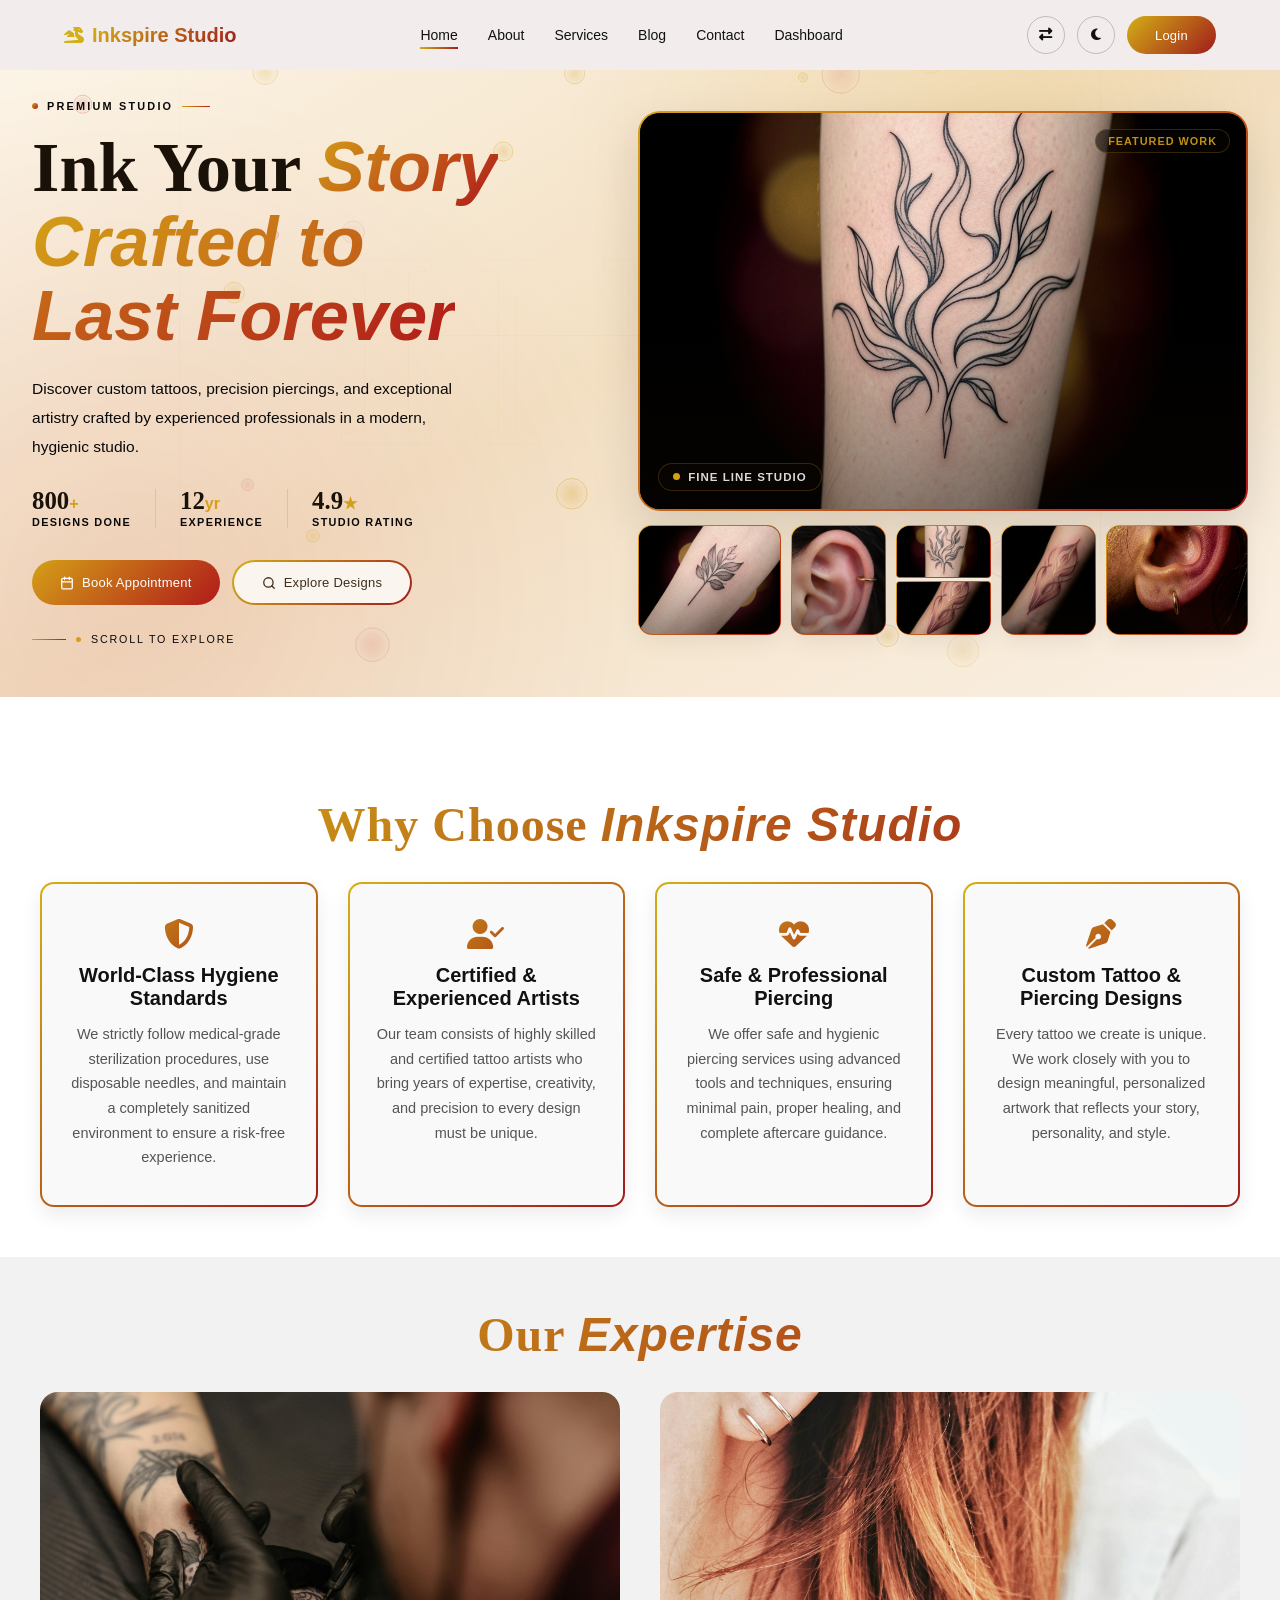
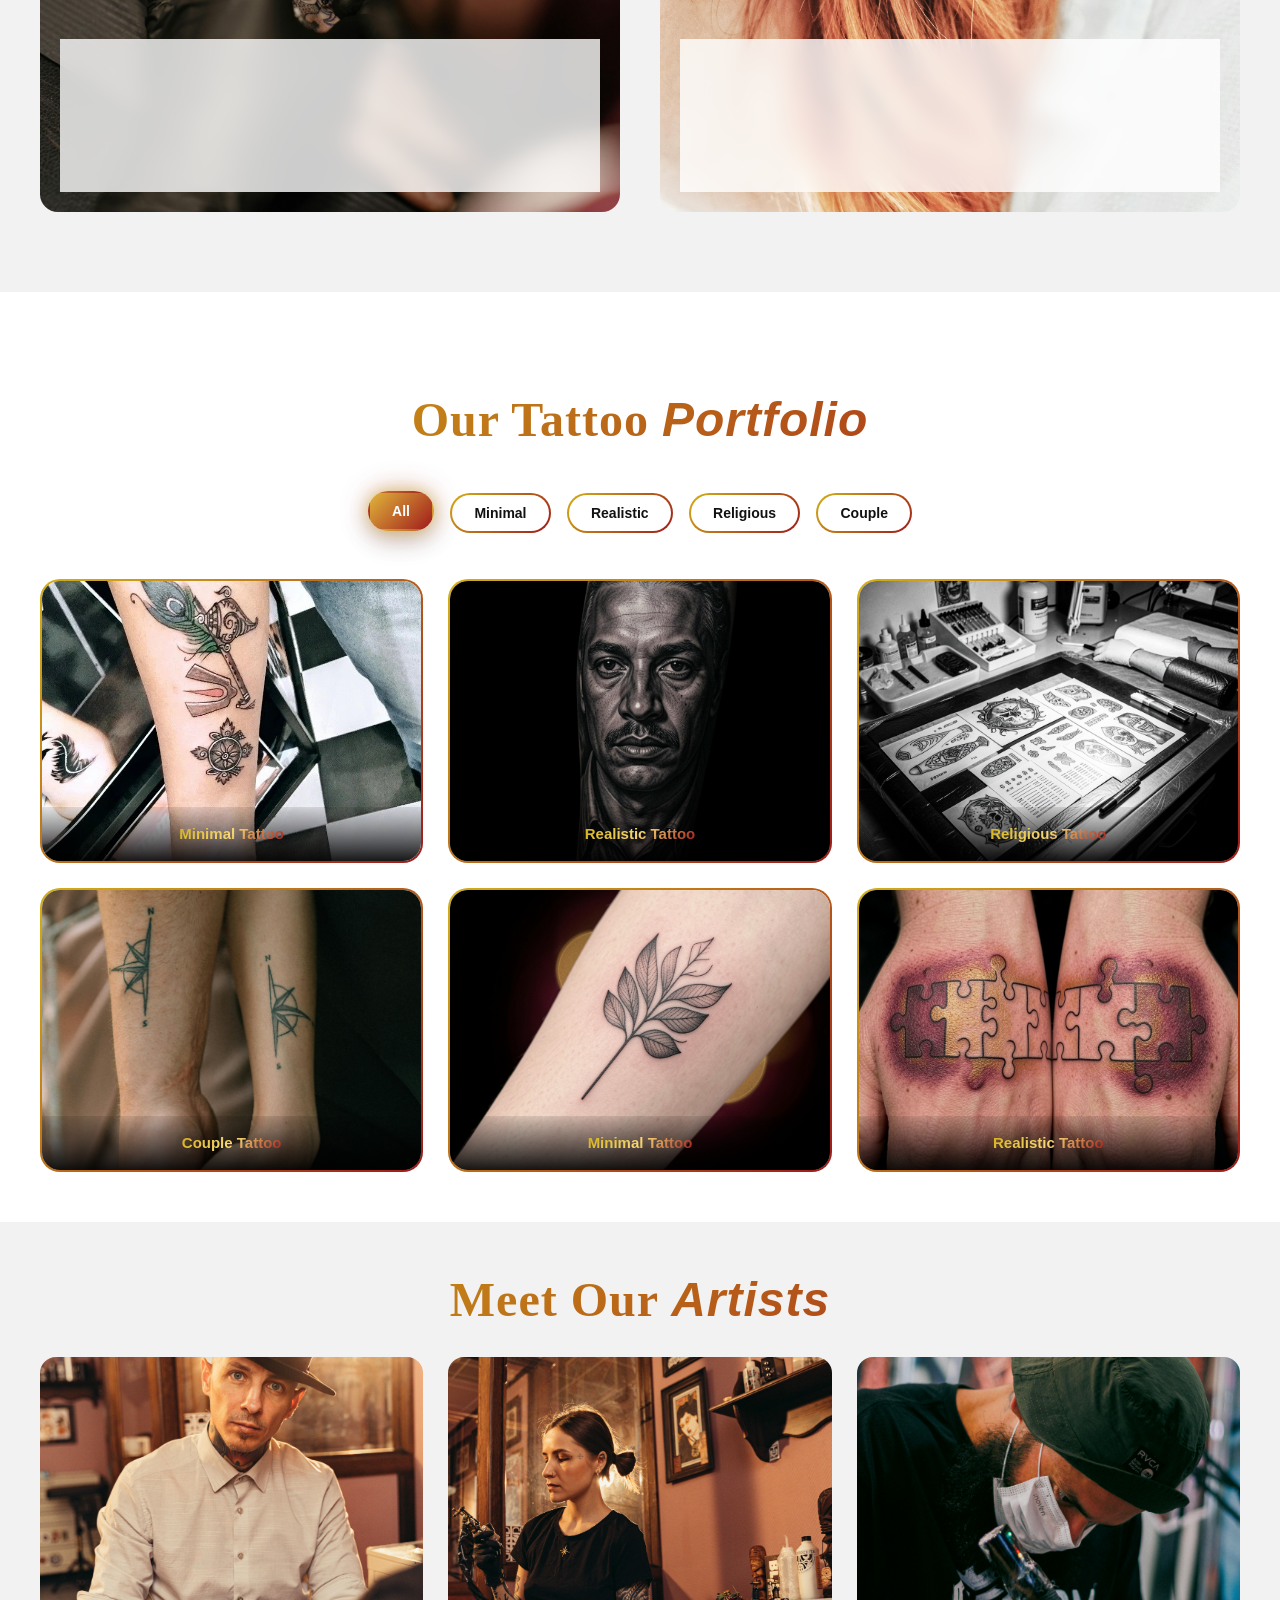
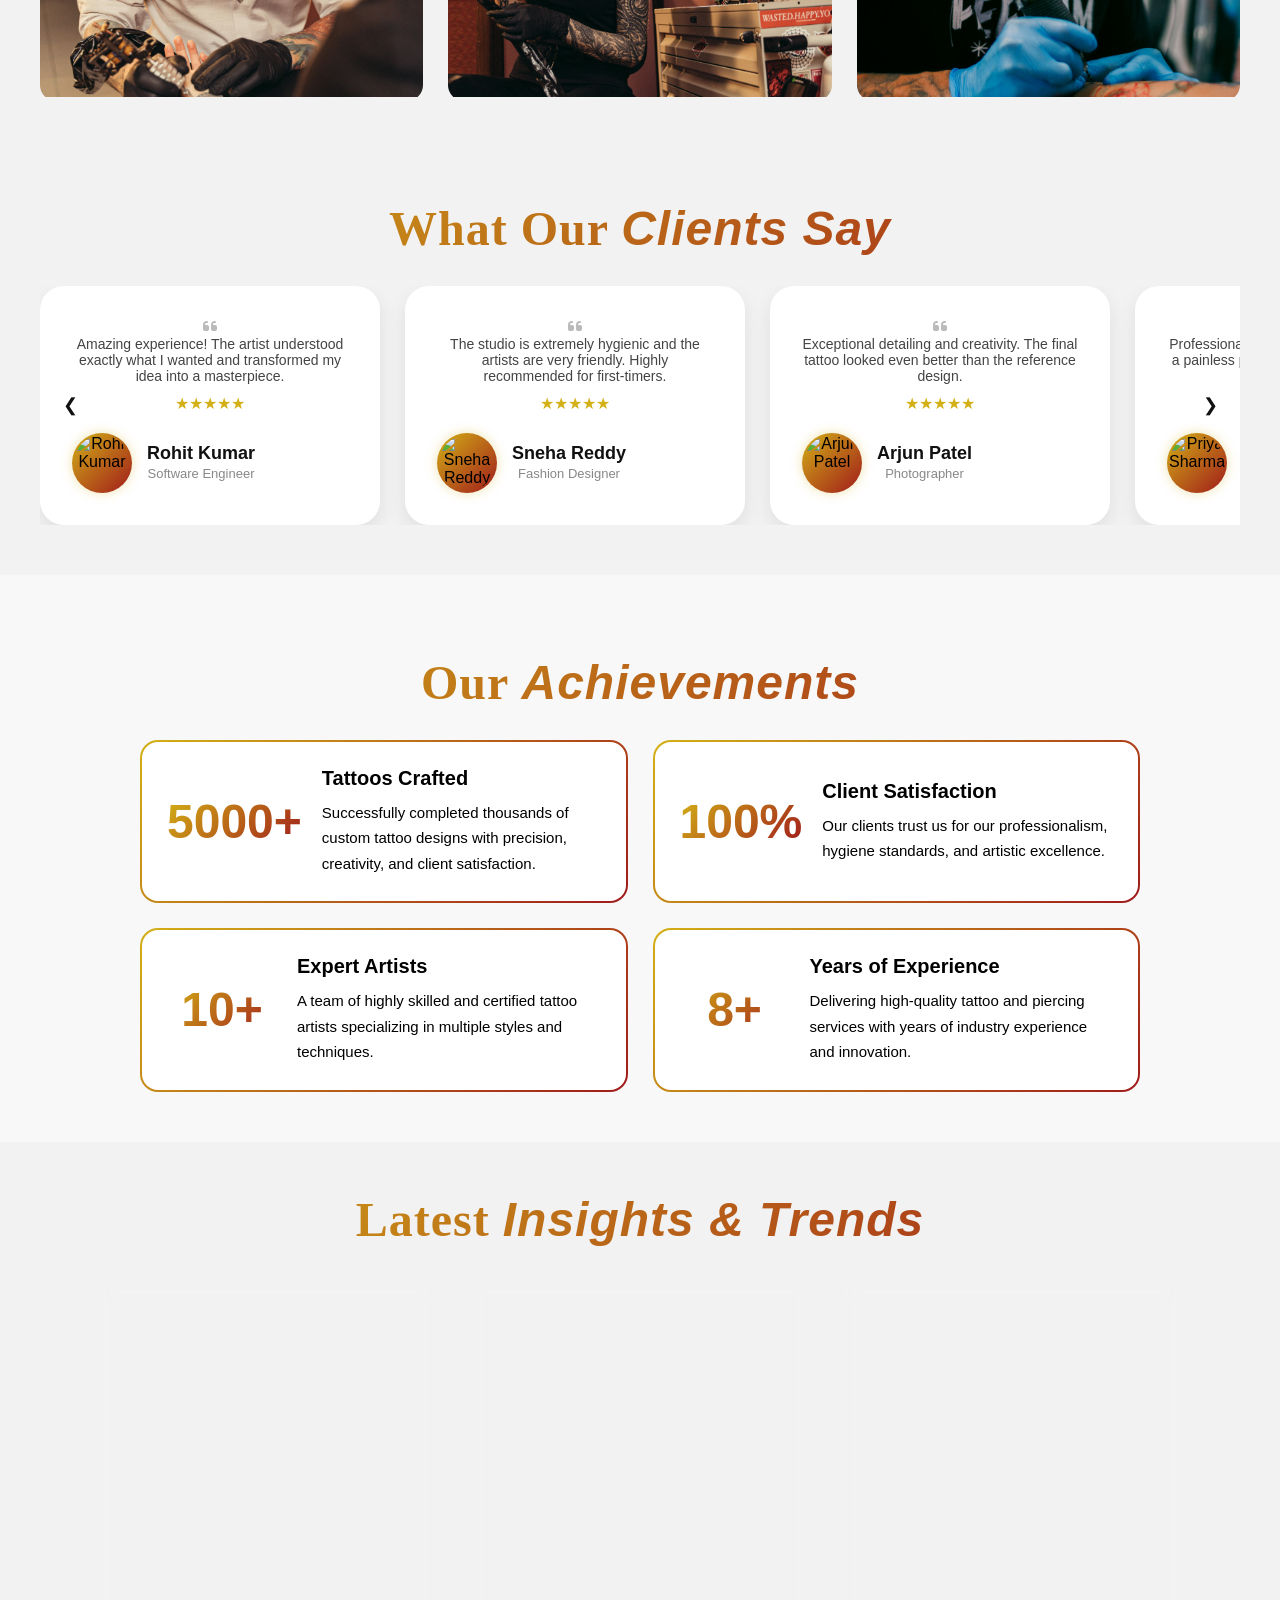
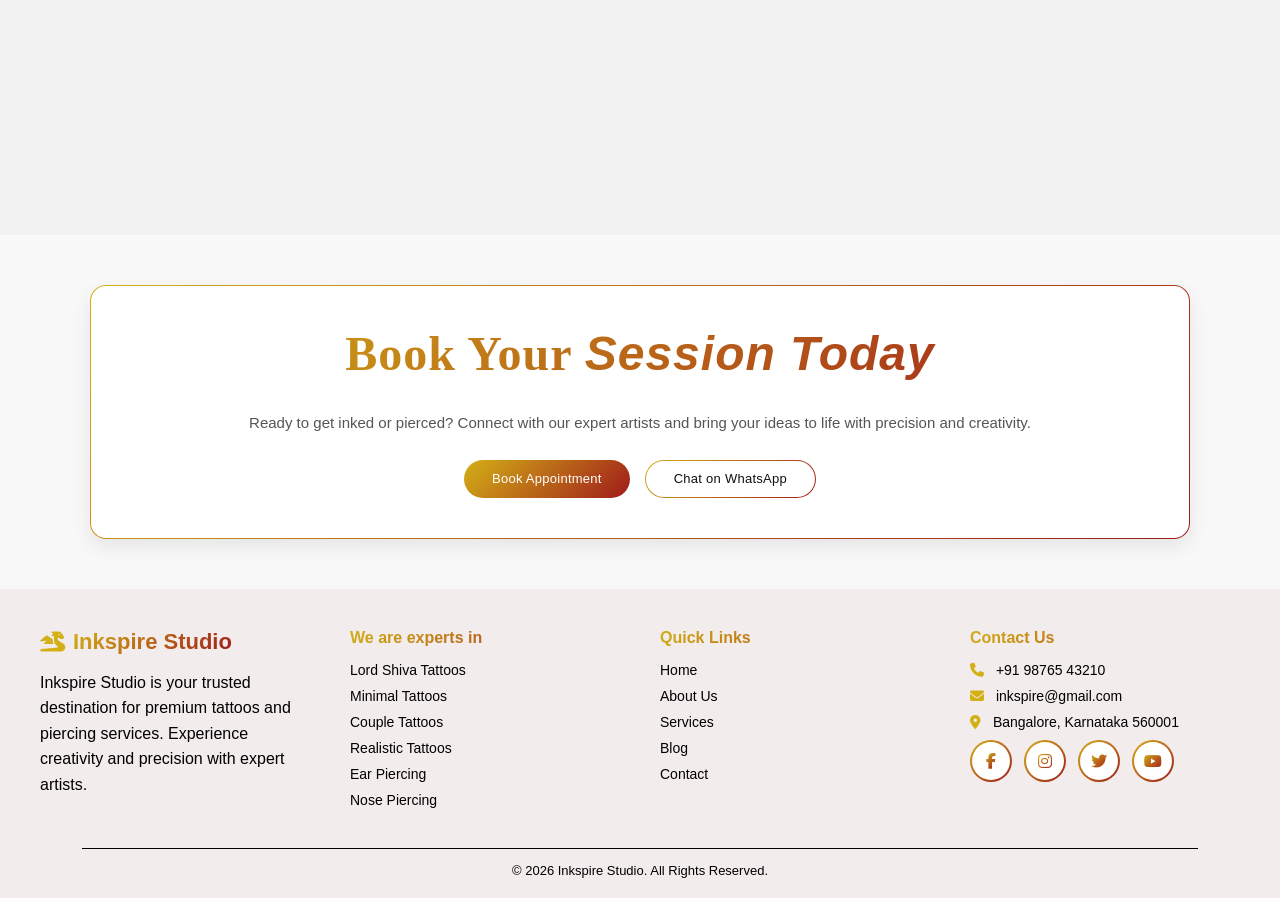
==== commit 6c70d7f2: "Updated something" ====
--- a/index.html
+++ b/index.html
@@ -121,6 +121,106 @@
   </div>
  
 </section>
+
+<script>
+(function(){
+
+  const section = document.querySelector('.hero-section');
+  const canvas = document.createElement('canvas');
+  canvas.id = 'premiumBubbleCanvas';
+  section.insertBefore(canvas, section.firstChild);
+
+  const ctx = canvas.getContext('2d');
+  let w, h, bubbles = [];
+
+  function getBubbleCount(){
+    const width = window.innerWidth;
+    if (width <= 360) return 12;
+    if (width <= 768) return 18;
+    if (width <= 1024) return 24;
+    if (width <= 1280) return 32;
+    return 40;
+  }
+
+  function resize(){
+    const rect = section.getBoundingClientRect();
+    w = canvas.width = rect.width * devicePixelRatio;
+    h = canvas.height = rect.height * devicePixelRatio;
+    canvas.style.width = rect.width + 'px';
+    canvas.style.height = rect.height + 'px';
+  }
+
+  function makeBubble(){
+    return {
+      x: Math.random() * w,
+      y: h + Math.random() * 100,
+      r: (Math.random() * 16 + 4) * devicePixelRatio,
+      speed: (Math.random() * 0.45 + 0.12) * devicePixelRatio,
+      drift: (Math.random() - 0.5) * 0.35 * devicePixelRatio,
+      alpha: Math.random() * 0.22 + 0.05,
+      hue: Math.random() > 0.5 ? '212,160,23' : '176,26,26',
+      wobble: Math.random() * Math.PI * 2,
+      wobbleSpeed: Math.random() * 0.018 + 0.005
+    };
+  }
+
+  function init(){
+    resize();
+    bubbles = [];
+    const count = getBubbleCount();
+    for (let i=0;i<count;i++){
+      const b = makeBubble();
+      b.y = Math.random() * h;
+      bubbles.push(b);
+    }
+  }
+
+  function draw(){
+    ctx.clearRect(0,0,w,h);
+
+    bubbles.forEach(b=>{
+      b.y -= b.speed;
+      b.wobble += b.wobbleSpeed;
+      b.x += b.drift + Math.sin(b.wobble) * 0.4 * devicePixelRatio;
+
+      if (b.y < -b.r * 2){
+        Object.assign(b, makeBubble());
+        b.y = h + b.r;
+      }
+      if (b.x < -b.r * 2) b.x = w + b.r;
+      if (b.x > w + b.r * 2) b.x = -b.r;
+
+      const grad = ctx.createRadialGradient(b.x, b.y, 0, b.x, b.y, b.r);
+      grad.addColorStop(0, `rgba(${b.hue}, ${b.alpha})`);
+      grad.addColorStop(0.7, `rgba(${b.hue}, ${b.alpha * 0.4})`);
+      grad.addColorStop(1, `rgba(${b.hue}, 0)`);
+
+      ctx.fillStyle = grad;
+      ctx.beginPath();
+      ctx.arc(b.x, b.y, b.r, 0, Math.PI * 2);
+      ctx.fill();
+
+      ctx.strokeStyle = `rgba(${b.hue}, ${b.alpha * 1.4})`;
+      ctx.lineWidth = 1 * devicePixelRatio;
+      ctx.beginPath();
+      ctx.arc(b.x, b.y, b.r, 0, Math.PI * 2);
+      ctx.stroke();
+    });
+
+    requestAnimationFrame(draw);
+  }
+
+  init();
+  draw();
+
+  let resizeTimer;
+  window.addEventListener('resize', ()=>{
+    clearTimeout(resizeTimer);
+    resizeTimer = setTimeout(init, 180);
+  });
+
+})();
+</script>
 <section class="why">
 
   <div class="why-container">
--- a/index.css
+++ b/index.css
@@ -464,6 +464,16 @@
   display:block;
   transition:.5s ease;
 }
+#premiumBubbleCanvas{
+    position:absolute;
+    inset:0;
+    z-index:0;
+    pointer-events:none;
+  }
+  .h-container{
+    position:relative;
+    z-index:1;
+  }
 .bg-slot.split .split-half:hover img{
   transform:scale(1.08);
 }
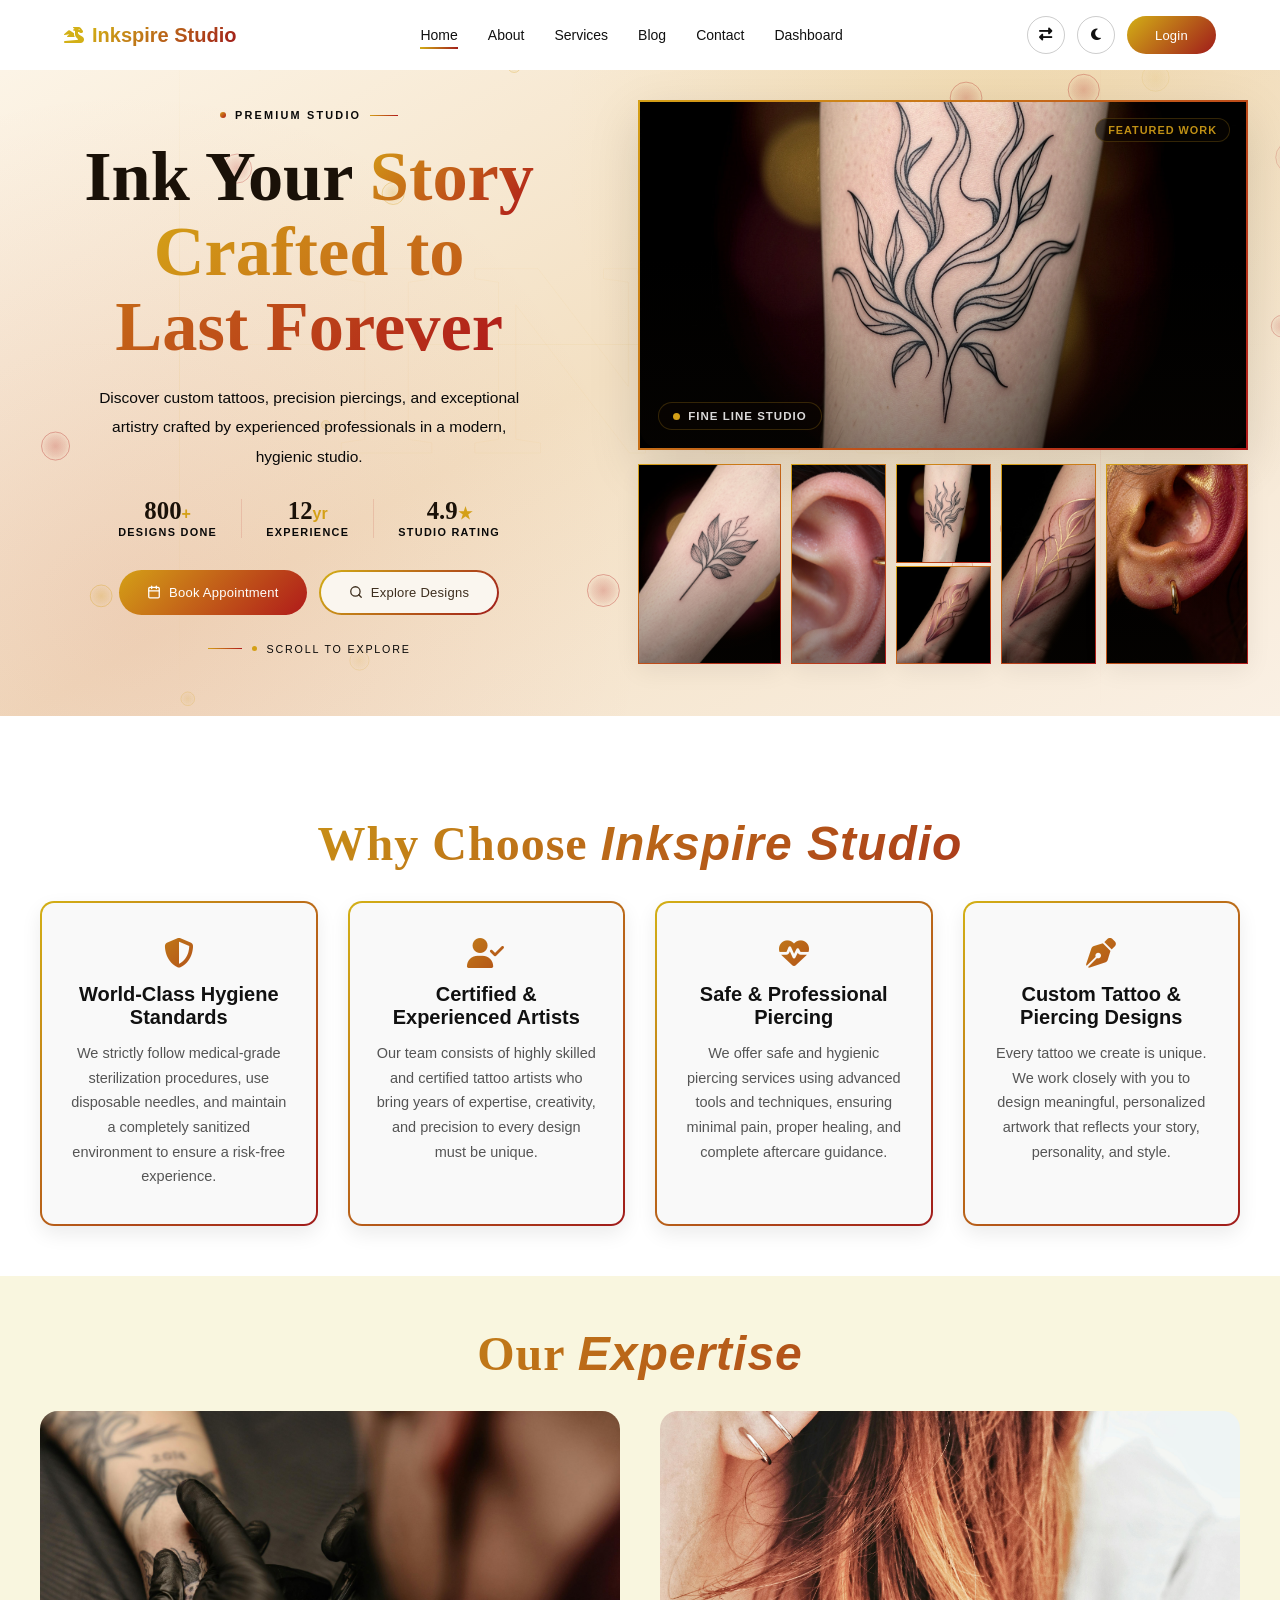
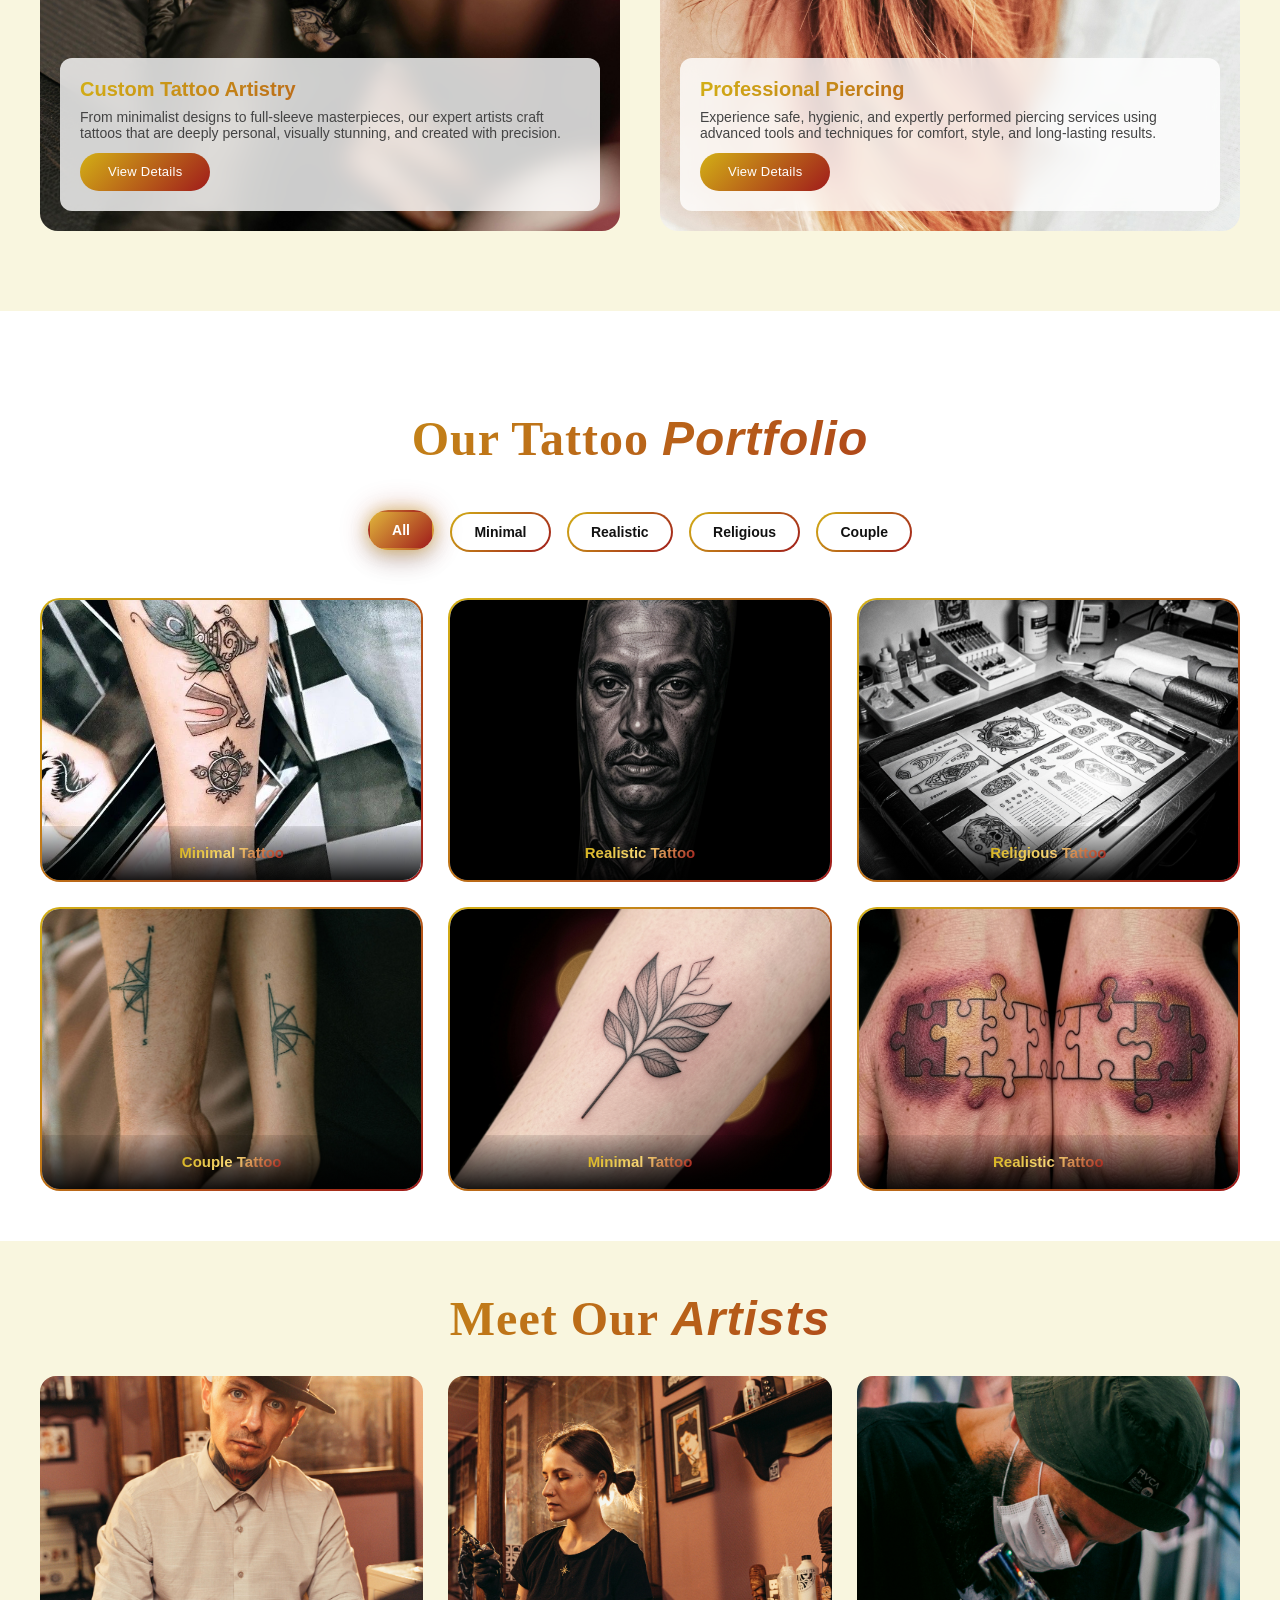
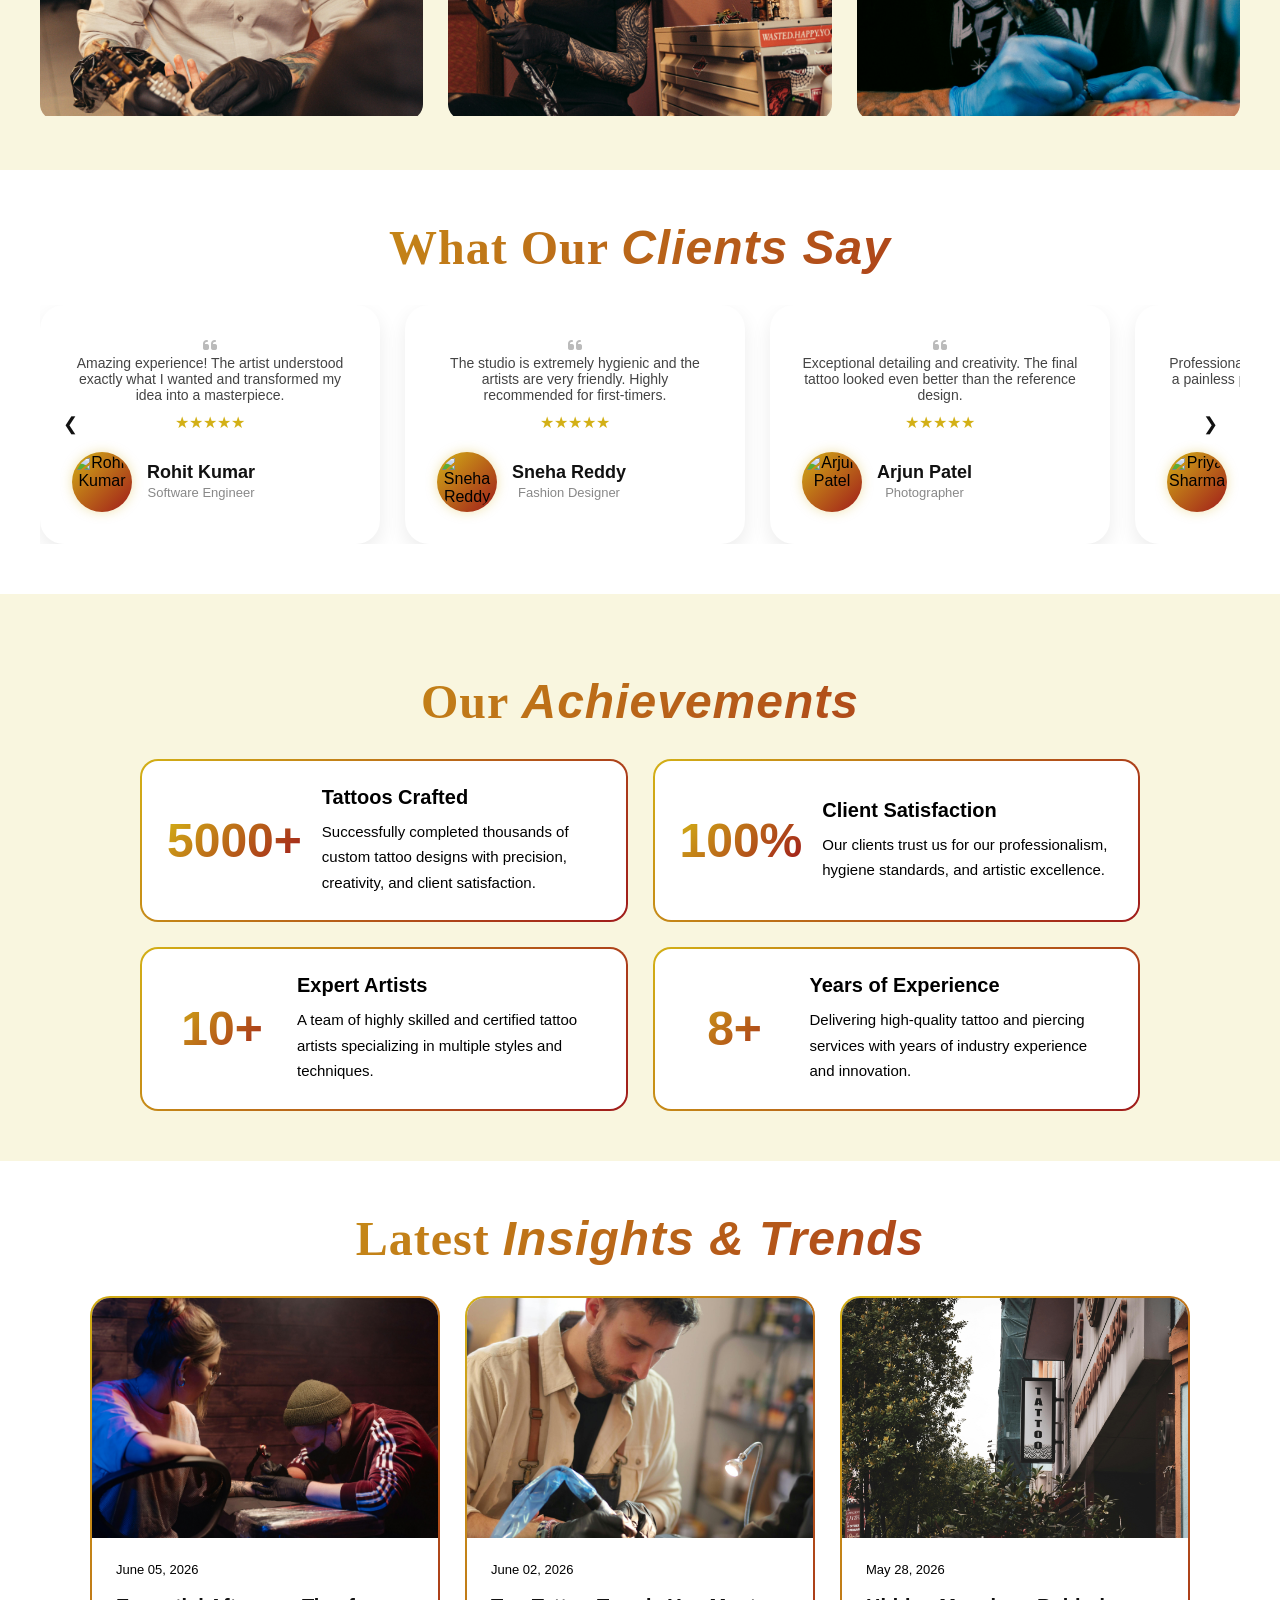
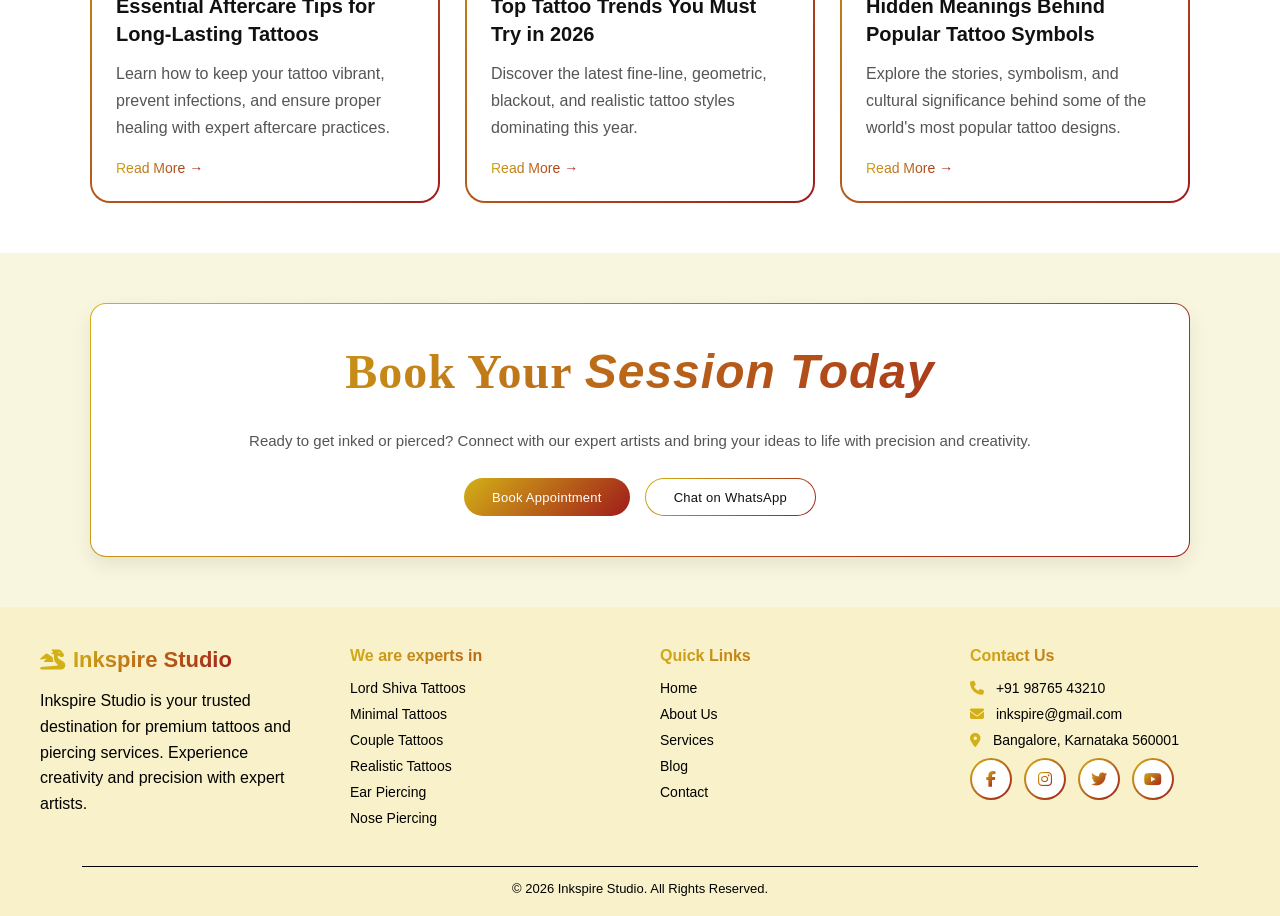
==== commit 7500b6e4: "Updated something" ====
--- a/index.html
+++ b/index.html
@@ -31,7 +31,7 @@
 
       <h1 class="h-title">
         Ink Your <span class="grad">Story</span><br>
-        <span class="stroke">Crafted to<br><em style="-webkit-text-fill-color:inherit;">Last Forever</em></span>
+        <span class="stroke">Crafted to<br>Last Forever </span>
       </h1>
 
       <p class="h-desc">
--- a/css/header.css
+++ b/css/header.css
@@ -9,7 +9,7 @@
 
 
 body:not(.dark-mode){
-  --bg-header:#f2ecec;
+  --bg-header:#ffffff;
   --text-header:#111;
 }
 
--- a/index.css
+++ b/index.css
@@ -20,7 +20,7 @@
   --btn-color:#000000;
   --btn-border:#000000;
   --sbg1:#ffffff;
-  --sbg2:#f2f2f2;
+  --sbg2:#f9f6df;
   --text:#000000;
 
 }
@@ -139,7 +139,6 @@
 }
 
 .h-container{
-  max-width:1260px;
   margin:auto;
   display:grid;
   grid-template-columns:1fr 1.1fr;
@@ -150,9 +149,11 @@
 }
 
 .h-left{
-  display:flex;
-  flex-direction:column;
-  gap:0;
+  display: flex;
+  flex-direction: column;
+  gap: 0;
+  align-items: center;
+  text-align: center;
 }
 
 .h-eyebrow{
@@ -196,14 +197,14 @@
   margin-bottom:20px;
 }
 .h-title .grad{
-  font-style:italic;
+  font-family: 'Cinzel Decorative', serif;
   background:var(--grad);
   -webkit-background-clip:text;
   background-clip:text;
   -webkit-text-fill-color:transparent;
 }
 .h-title .stroke{
-  font-style:italic;
+   font-family: 'Cinzel Decorative', serif;
   background:var(--grad);
   -webkit-background-clip:text;
   background-clip:text;
@@ -354,8 +355,7 @@
 }
 .h-main-img{
   width:100%;
-  height:400px;
-  border-radius:22px;
+  height:350px;
   overflow:hidden;
   background:linear-gradient(135deg,#1a1208,#2a1c0a) padding-box,
              var(--grad) border-box;
@@ -409,8 +409,7 @@
   gap:10px;
 }
 .bg-slot{
-  height:110px;
-  border-radius:14px;
+  height:200px;
   overflow:hidden;
   background:linear-gradient(135deg,#1a1208,#251808) padding-box,
              var(--grad) border-box;
@@ -452,10 +451,10 @@
   transition:transform .22s;
 }
 .bg-slot.split .split-half:first-child{
-  border-radius:14px 14px 4px 4px;
+  border-radius:0px 0px 0px 0px;
 }
 .bg-slot.split .split-half:last-child{
-  border-radius:4px 4px 14px 14px;
+  border-radius:0px 0px 0px 0px;
 }
 .bg-slot.split .split-half img{
   width:100%;
@@ -1405,7 +1404,7 @@
 
 .testimonials{
   padding:50px 20px;
-  background:var(--sbg2);
+  background:var(--sbg1);
   overflow:hidden;
 }
 
@@ -1616,12 +1615,10 @@
 
 .stats{
   padding:80px 20px 50px;
-  background:var(--sbg1);
-}
-
-body:not(.dark-mode) .stats{
-  background:#f8f8f8;
-}
+  background:var(--sbg2);
+}
+
+
 
 .stats-container{
   max-width:1100px;
@@ -1821,7 +1818,7 @@
 
 .blogs{
   padding:50px 20px;
-  background:var(--sbg2)
+  background:var(--sbg1);
 }
 .blogs .section-title{
   font-family:'Marcellus',serif;
@@ -2107,14 +2104,10 @@
 
 .cta{
   padding:50px 20px;
-  background:#111;
+  background:var(--sbg2);
   transition:0.3s;
 }
 
-
-body:not(.dark-mode) .cta{
-  background:#f8f8f8;
-}
 
 
 .cta-box{
